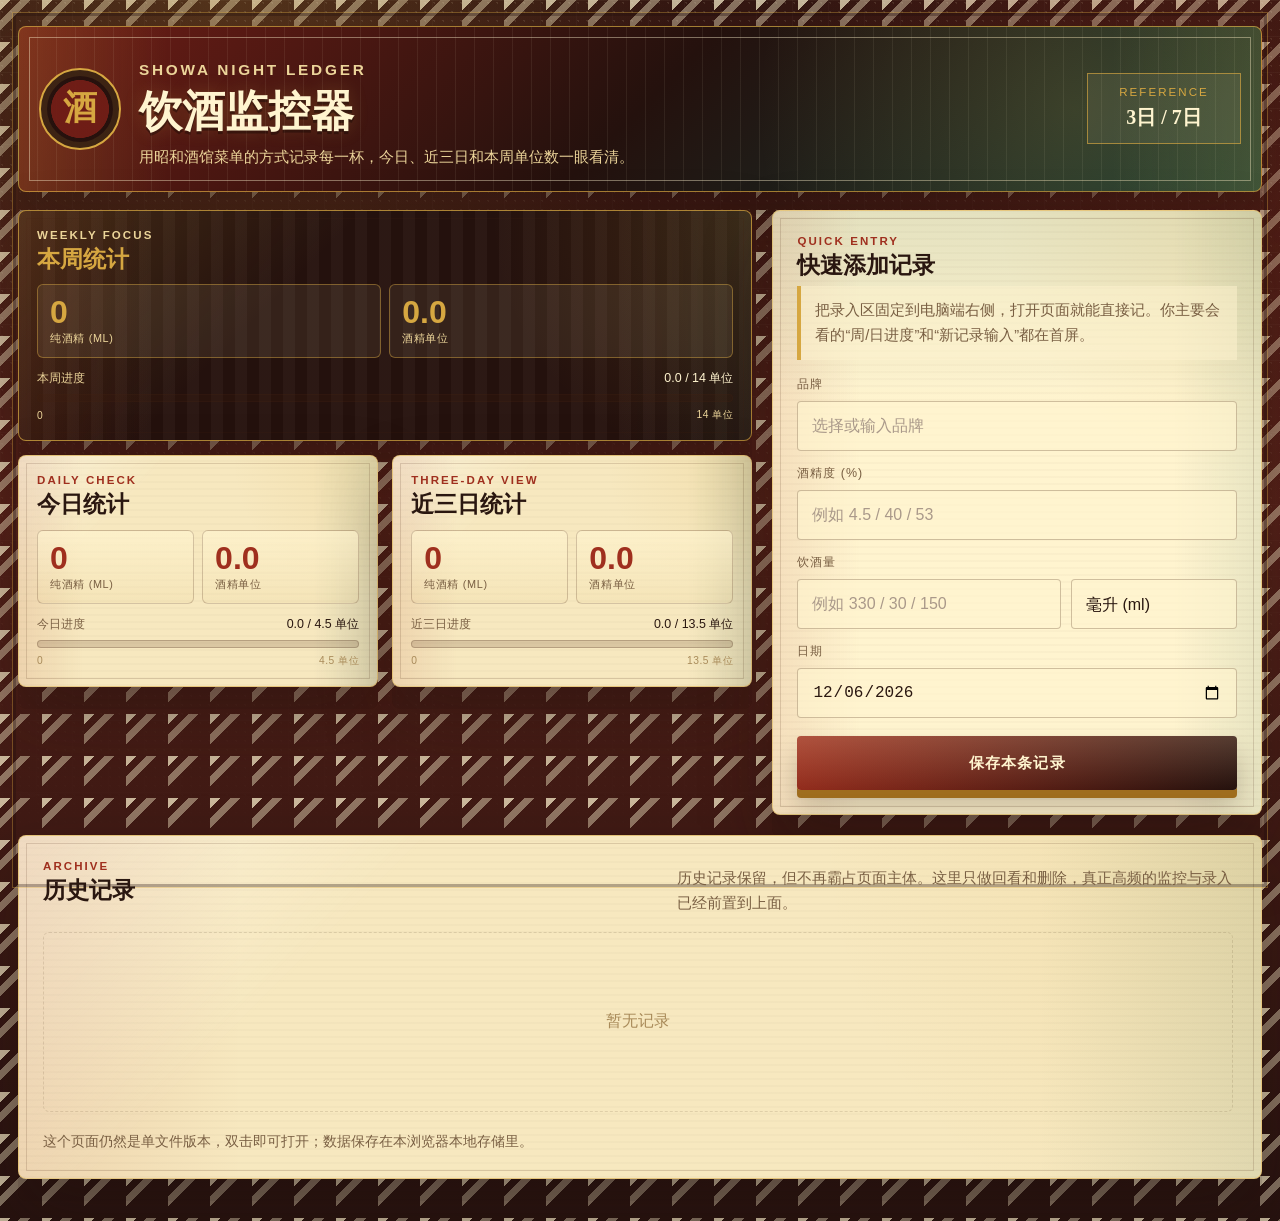
==== 饮酒监控器.html @ 7179259d "Tighten stats card layout" ====
<!DOCTYPE html>
<html lang="zh-CN">
<head>
  <meta charset="UTF-8">
  <meta name="viewport" content="width=device-width, initial-scale=1.0">
  <title>饮酒监控器</title>
  <style>
    :root {
      --lacquer: #24110d;
      --lacquer-2: #401b15;
      --vermilion: #9f2f1e;
      --vermilion-deep: #6f1d16;
      --jade: #1f5a4b;
      --jade-deep: #133b35;
      --paper: #f7e8bf;
      --paper-strong: #fff4cf;
      --paper-dim: #ecd59a;
      --ink: #2a1710;
      --muted: #795f43;
      --soft: #a98b5a;
      --gold: #d6a741;
      --gold-deep: #9f6d1e;
      --warn: #cf8a25;
      --danger: #b33827;
      --line: rgba(70, 35, 18, 0.25);
      --shadow: 0 22px 0 rgba(36, 17, 13, 0.1), 0 34px 68px rgba(36, 17, 13, 0.34);
      --radius-xl: 8px;
      --radius-lg: 6px;
      --radius-md: 4px;
    }

    * {
      margin: 0;
      padding: 0;
      box-sizing: border-box;
    }

    body {
      font-family: "Avenir Next", "PingFang SC", "Hiragino Sans GB", "Microsoft YaHei", sans-serif;
      min-height: 100vh;
      color: var(--ink);
      background:
        radial-gradient(circle at 18% 0%, rgba(214, 167, 65, 0.2), transparent 28%),
        radial-gradient(circle at 92% 12%, rgba(159, 47, 30, 0.22), transparent 25%),
        linear-gradient(135deg, rgba(255, 244, 207, 0.72) 0 12%, transparent 12% 24%, rgba(255, 244, 207, 0.42) 24% 36%, transparent 36% 48%),
        linear-gradient(180deg, #341712 0%, #532018 42%, #26120f 100%);
      background-size: auto, auto, 42px 42px, auto;
      padding: 26px 18px 42px;
    }

    body::before {
      content: "";
      position: fixed;
      inset: 0;
      pointer-events: none;
      background:
        radial-gradient(circle at 25% 30%, rgba(247, 232, 191, 0.16) 0 1px, transparent 1px),
        radial-gradient(circle at 75% 70%, rgba(0, 0, 0, 0.12) 0 1px, transparent 1px),
        linear-gradient(rgba(255, 244, 207, 0.055) 1px, transparent 1px),
        linear-gradient(90deg, rgba(255, 244, 207, 0.04) 1px, transparent 1px);
      background-size: 9px 9px, 13px 13px, 36px 36px, 36px 36px;
      mix-blend-mode: screen;
      opacity: 0.72;
      mask-image: linear-gradient(to bottom, rgba(0, 0, 0, 0.95), transparent 94%);
    }

    body::after {
      content: "";
      position: fixed;
      inset: 12px;
      border: 1px solid rgba(214, 167, 65, 0.36);
      box-shadow: inset 0 0 0 3px rgba(36, 17, 13, 0.32);
      pointer-events: none;
    }

    .container {
      max-width: 1260px;
      margin: 0 auto;
      position: relative;
    }

    .showa-hero {
      position: relative;
      margin-bottom: 18px;
      padding: 20px;
      color: var(--paper-strong);
      background:
        linear-gradient(90deg, rgba(214, 167, 65, 0.18), transparent 12%, transparent 88%, rgba(214, 167, 65, 0.18)),
        linear-gradient(135deg, var(--vermilion-deep), var(--lacquer) 50%, var(--jade-deep));
      border: 1px solid rgba(214, 167, 65, 0.72);
      border-radius: var(--radius-xl);
      box-shadow: var(--shadow);
      overflow: hidden;
    }

    .showa-hero::before {
      content: "";
      position: absolute;
      inset: 10px;
      border: 1px solid rgba(255, 244, 207, 0.42);
      pointer-events: none;
    }

    .showa-hero::after {
      content: "";
      position: absolute;
      inset: 0;
      pointer-events: none;
      background:
        repeating-linear-gradient(90deg, transparent 0 18px, rgba(255, 244, 207, 0.07) 18px 19px),
        radial-gradient(circle at 85% 50%, rgba(214, 167, 65, 0.18), transparent 30%);
    }

    .hero-inner {
      position: relative;
      z-index: 1;
      display: grid;
      grid-template-columns: auto minmax(0, 1fr) auto;
      gap: 18px;
      align-items: center;
    }

    .hero-seal {
      width: 82px;
      aspect-ratio: 1;
      border: 2px solid var(--gold);
      border-radius: 50%;
      display: grid;
      place-items: center;
      color: var(--gold);
      background:
        radial-gradient(circle, rgba(111, 29, 22, 0.96) 0 52%, rgba(36, 17, 13, 0.96) 53% 100%);
      box-shadow: inset 0 0 0 6px rgba(214, 167, 65, 0.12);
      font-family: "Iowan Old Style", "Songti SC", serif;
      font-size: 2.1rem;
      font-weight: 800;
    }

    .hero-copy {
      min-width: 0;
    }

    .hero-copy h1 {
      margin-top: 6px;
      font-size: 2.7rem;
      line-height: 1.05;
      color: var(--paper-strong);
      text-shadow: 0 3px 0 rgba(0, 0, 0, 0.32), 0 0 18px rgba(214, 167, 65, 0.24);
    }

    .hero-copy p {
      max-width: 680px;
      margin-top: 10px;
      color: #ecd59a;
      line-height: 1.7;
      font-size: 0.96rem;
    }

    .hero-badge {
      min-width: 154px;
      padding: 12px 14px;
      border: 1px solid rgba(214, 167, 65, 0.66);
      background: rgba(247, 232, 191, 0.08);
      color: var(--paper-strong);
      text-align: center;
      font-variant-numeric: tabular-nums;
    }

    .hero-badge span {
      display: block;
      color: var(--gold);
      font-size: 0.72rem;
      text-transform: uppercase;
      letter-spacing: 0.18em;
    }

    .hero-badge strong {
      display: block;
      margin-top: 6px;
      font-family: "Iowan Old Style", "Songti SC", serif;
      font-size: 1.25rem;
    }

    .summary-card,
    .form-card,
    .history-card {
      background:
        linear-gradient(135deg, rgba(255, 255, 255, 0.36), transparent 26%),
        repeating-linear-gradient(0deg, rgba(70, 35, 18, 0.025) 0 2px, transparent 2px 7px),
        var(--paper);
      border: 1px solid rgba(214, 167, 65, 0.54);
      border-radius: var(--radius-xl);
      box-shadow: var(--shadow);
      position: relative;
      overflow: hidden;
    }

    .summary-card::before,
    .form-card::before,
    .history-card::before {
      content: "";
      position: absolute;
      inset: 0;
      background:
        linear-gradient(90deg, rgba(159, 47, 30, 0.11), transparent 18%, transparent 82%, rgba(31, 90, 75, 0.1)),
        radial-gradient(circle at 100% 0%, rgba(214, 167, 65, 0.14), transparent 34%);
      pointer-events: none;
    }

    .summary-card::after,
    .form-card::after,
    .history-card::after {
      content: "";
      position: absolute;
      inset: 7px;
      border: 1px solid rgba(70, 35, 18, 0.16);
      pointer-events: none;
    }

    .eyebrow,
    .section-kicker {
      text-transform: uppercase;
      letter-spacing: 0.18em;
      font-size: 0.72rem;
      color: var(--vermilion);
      font-weight: 800;
    }

    h1,
    h2,
    h3 {
      font-family: "Iowan Old Style", "Palatino Linotype", "Songti SC", serif;
      letter-spacing: 0;
    }

    .top-layout {
      display: grid;
      grid-template-columns: minmax(0, 1.2fr) minmax(340px, 0.8fr);
      gap: 20px;
      align-items: start;
      margin-bottom: 20px;
    }

    .summary-grid {
      display: grid;
      grid-template-columns: repeat(2, minmax(0, 1fr));
      gap: 14px;
    }

    .summary-card:first-child {
      grid-column: 1 / -1;
      background:
        linear-gradient(135deg, rgba(214, 167, 65, 0.18), transparent 36%),
        repeating-linear-gradient(90deg, rgba(255, 244, 207, 0.035) 0 12px, transparent 12px 24px),
        var(--lacquer);
      color: var(--paper-strong);
      border-color: rgba(214, 167, 65, 0.76);
    }

    .summary-card:first-child .section-kicker,
    .summary-card:first-child .stat-label,
    .summary-card:first-child .progress-header span:first-child,
    .summary-card:first-child .progress-labels {
      color: var(--paper-dim);
    }

    .summary-card:first-child .section-head h2,
    .summary-card:first-child .stat-value {
      color: var(--gold);
    }

    .summary-card {
      padding: 18px;
    }

    .section-head {
      position: relative;
      z-index: 1;
      margin-bottom: 12px;
    }

    .section-head h2,
    .section-head h3 {
      margin-top: 5px;
    }

    .section-head h2 {
      font-size: 1.45rem;
      line-height: 1.15;
    }

    .section-head h3 {
      font-size: 1.25rem;
    }

    .stats-grid {
      position: relative;
      z-index: 1;
      display: grid;
      grid-template-columns: repeat(2, minmax(0, 1fr));
      gap: 8px;
    }

    .stat-item {
      min-height: 74px;
      padding: 11px 12px;
      border-radius: var(--radius-lg);
      border: 1px solid rgba(70, 35, 18, 0.22);
      background:
        linear-gradient(180deg, rgba(255, 244, 207, 0.68), rgba(236, 213, 154, 0.18));
      display: flex;
      flex-direction: column;
      justify-content: space-between;
    }

    .summary-card:first-child .stat-item {
      border-color: rgba(214, 167, 65, 0.45);
      background: rgba(247, 232, 191, 0.08);
    }

    .stat-value {
      display: block;
      font-size: 2rem;
      font-weight: 700;
      line-height: 1;
      color: var(--vermilion);
      font-variant-numeric: tabular-nums;
    }

    .stat-label {
      display: block;
      color: var(--muted);
      font-size: 0.68rem;
      text-transform: uppercase;
      letter-spacing: 0.06em;
    }

    .progress-section {
      position: relative;
      z-index: 1;
      margin-top: 12px;
    }

    .progress-header,
    .progress-labels {
      display: flex;
      justify-content: space-between;
      align-items: center;
      font-variant-numeric: tabular-nums;
    }

    .progress-header {
      margin-bottom: 7px;
      font-size: 0.78rem;
    }

    .progress-header span:first-child {
      color: var(--muted);
    }

    .progress-bar {
      height: 8px;
      border-radius: 999px;
      overflow: hidden;
      background: rgba(70, 35, 18, 0.16);
      border: 1px solid rgba(70, 35, 18, 0.24);
    }

    .progress-fill {
      width: 0%;
      height: 100%;
      border-radius: inherit;
      background: linear-gradient(90deg, var(--jade) 0%, var(--gold) 100%);
      box-shadow: 0 0 18px rgba(214, 167, 65, 0.32);
      transition: width 0.3s ease, background 0.3s ease;
    }

    .progress-fill.warning {
      background: linear-gradient(90deg, #d19944 0%, #e1b36c 100%);
    }

    .progress-fill.danger {
      background: linear-gradient(90deg, #bf5a43 0%, #d98462 100%);
    }

    .progress-labels {
      margin-top: 6px;
      font-size: 0.64rem;
      color: var(--soft);
      text-transform: uppercase;
      letter-spacing: 0.05em;
    }

    .warning {
      position: relative;
      z-index: 1;
      margin-top: 10px;
      display: flex;
      align-items: center;
      gap: 8px;
      padding: 9px 11px;
      border-radius: var(--radius-md);
      border: 1px solid transparent;
      font-size: 0.78rem;
    }

    .warning.normal {
      background: rgba(31, 90, 75, 0.12);
      border-color: rgba(31, 90, 75, 0.18);
      color: var(--jade-deep);
    }

    .warning.caution {
      background: rgba(209, 153, 68, 0.13);
      border-color: rgba(209, 153, 68, 0.18);
      color: #8f5f1d;
    }

    .warning.danger {
      background: rgba(191, 90, 67, 0.12);
      border-color: rgba(191, 90, 67, 0.18);
      color: #953c29;
    }

    .form-card {
      padding: 24px;
      position: sticky;
      top: 18px;
      background:
        linear-gradient(180deg, rgba(31, 90, 75, 0.12), transparent 32%),
        repeating-linear-gradient(0deg, rgba(70, 35, 18, 0.025) 0 2px, transparent 2px 7px),
        var(--paper-strong);
    }

    .quick-tip {
      position: relative;
      z-index: 1;
      margin-top: -4px;
      margin-bottom: 16px;
      color: var(--muted);
      line-height: 1.7;
      font-size: 0.92rem;
      padding: 12px 14px;
      border-left: 4px solid var(--gold);
      background: rgba(255, 244, 207, 0.52);
    }

    #drinkForm {
      position: relative;
      z-index: 1;
      display: grid;
      gap: 14px;
    }

    .form-group label {
      display: block;
      margin-bottom: 8px;
      color: var(--muted);
      font-size: 0.78rem;
      text-transform: uppercase;
      letter-spacing: 0.08em;
    }

    .form-group input,
    .form-group select {
      width: 100%;
      height: 50px;
      padding: 0 14px;
      border-radius: var(--radius-md);
      border: 1px solid rgba(70, 35, 18, 0.26);
      background: rgba(255, 244, 207, 0.64);
      color: var(--ink);
      font-size: 1rem;
      transition: border-color 0.2s ease, box-shadow 0.2s ease, transform 0.2s ease;
      appearance: none;
    }

    .form-group input:focus,
    .form-group select:focus {
      outline: none;
      border-color: rgba(159, 47, 30, 0.55);
      box-shadow: 0 0 0 4px rgba(159, 47, 30, 0.12);
    }

    .form-group input::placeholder {
      color: #aa998a;
    }

    .volume-row {
      display: grid;
      grid-template-columns: 1.35fr 0.85fr;
      gap: 10px;
    }

    .btn-submit {
      margin-top: 4px;
      height: 54px;
      border: none;
      border-radius: var(--radius-md);
      background:
        linear-gradient(180deg, rgba(255, 244, 207, 0.18), transparent),
        linear-gradient(135deg, var(--vermilion) 0%, var(--lacquer) 100%);
      color: var(--paper-strong);
      font-size: 0.96rem;
      font-weight: 700;
      letter-spacing: 0.08em;
      text-transform: uppercase;
      cursor: pointer;
      box-shadow: 0 8px 0 var(--gold-deep), 0 18px 28px rgba(36, 17, 13, 0.26);
      transition: transform 0.22s ease, box-shadow 0.22s ease, filter 0.22s ease;
    }

    .btn-submit:hover {
      transform: translateY(-2px);
      filter: brightness(1.02);
      box-shadow: 0 10px 0 var(--gold-deep), 0 22px 34px rgba(36, 17, 13, 0.3);
    }

    .history-card {
      padding: 24px;
    }

    .history-headline {
      position: relative;
      z-index: 1;
      display: flex;
      justify-content: space-between;
      align-items: end;
      gap: 18px;
      margin-bottom: 16px;
    }

    .history-summary {
      color: var(--muted);
      font-size: 0.92rem;
      line-height: 1.7;
      max-width: 560px;
    }

    .history-list {
      position: relative;
      z-index: 1;
      display: grid;
      grid-template-columns: repeat(2, minmax(0, 1fr));
      gap: 12px;
      max-height: 420px;
      overflow-y: auto;
      padding-right: 4px;
    }

    .history-item {
      display: flex;
      justify-content: space-between;
      align-items: center;
      gap: 14px;
      padding: 16px 18px;
      border-radius: var(--radius-lg);
      border: 1px solid rgba(70, 35, 18, 0.18);
      background:
        linear-gradient(90deg, rgba(159, 47, 30, 0.08), transparent 30%),
        rgba(255, 244, 207, 0.52);
    }

    .history-info {
      min-width: 0;
      display: grid;
      gap: 4px;
    }

    .history-actions {
      display: flex;
      align-items: center;
      gap: 8px;
      flex-shrink: 0;
    }

    .history-brand {
      font-size: 1rem;
      font-weight: 600;
    }

    .history-details {
      color: var(--muted);
      font-size: 0.84rem;
      line-height: 1.5;
    }

    .history-date {
      color: var(--vermilion);
      font-size: 0.72rem;
      letter-spacing: 0.12em;
      text-transform: uppercase;
    }

    .btn-delete {
      min-width: 72px;
      height: 36px;
      padding: 0 14px;
      border: 1px solid rgba(191, 90, 67, 0.18);
      border-radius: var(--radius-md);
      background: rgba(191, 90, 67, 0.08);
      color: var(--danger);
      font-size: 0.78rem;
      font-weight: 600;
      cursor: pointer;
      transition: transform 0.2s ease, background 0.2s ease;
    }

    .btn-delete:hover {
      transform: translateY(-1px);
      background: rgba(191, 90, 67, 0.14);
    }

    .btn-repeat {
      min-width: 108px;
      height: 36px;
      padding: 0 14px;
      border: 1px solid rgba(31, 90, 75, 0.2);
      border-radius: var(--radius-md);
      background: rgba(31, 90, 75, 0.09);
      color: var(--jade);
      font-size: 0.78rem;
      font-weight: 700;
      cursor: pointer;
      transition: transform 0.2s ease, background 0.2s ease;
    }

    .btn-repeat:hover {
      transform: translateY(-1px);
      background: rgba(31, 90, 75, 0.15);
    }

    .empty-message {
      display: grid;
      place-items: center;
      min-height: 180px;
      border: 1px dashed rgba(83, 58, 31, 0.14);
      border-radius: var(--radius-lg);
      color: var(--soft);
      text-align: center;
      padding: 24px;
      grid-column: 1 / -1;
    }

    .note-strip {
      margin-top: 18px;
      color: var(--muted);
      font-size: 0.88rem;
      line-height: 1.7;
      position: relative;
      z-index: 1;
    }

    code {
      padding: 0.1em 0.45em;
      border-radius: 999px;
      background: rgba(159, 47, 30, 0.08);
      color: var(--vermilion);
      font-family: "SFMono-Regular", "Menlo", monospace;
      font-size: 0.92em;
    }

    @media (max-width: 1024px) {
      .top-layout {
        grid-template-columns: 1fr;
      }

      .form-card {
        position: static;
      }

      .history-list {
        grid-template-columns: 1fr;
      }
    }

    @media (max-width: 720px) {
      body {
        padding: 16px 12px 28px;
      }

      .summary-card,
      .form-card,
      .history-card {
        padding: 20px;
        border-radius: var(--radius-xl);
      }

      .showa-hero {
        padding: 18px;
      }

      .hero-inner {
        grid-template-columns: 1fr;
      }

      .hero-seal {
        width: 64px;
      }

      .hero-copy h1 {
        font-size: 2.1rem;
      }

      .hero-badge {
        width: 100%;
      }

      .summary-grid {
        grid-template-columns: 1fr;
      }

      .stats-grid {
        grid-template-columns: repeat(2, minmax(0, 1fr));
      }

      .stat-item {
        min-height: 66px;
        padding: 10px;
      }

      .stat-value {
        font-size: 1.65rem;
      }

      .stat-label {
        font-size: 0.62rem;
      }

      .volume-row {
        grid-template-columns: 1fr;
      }

      .history-headline,
      .history-item,
      .history-actions {
        flex-direction: column;
        align-items: start;
      }

      .btn-delete,
      .btn-repeat {
        width: 100%;
      }
    }
  </style>
</head>
<body>
  <div class="container">
    <header class="showa-hero">
      <div class="hero-inner">
        <div class="hero-seal">酒</div>
        <div class="hero-copy">
          <p class="section-kicker">Showa Night Ledger</p>
          <h1>饮酒监控器</h1>
          <p>用昭和酒馆菜单的方式记录每一杯，今日、近三日和本周单位数一眼看清。</p>
        </div>
        <div class="hero-badge">
          <span>Reference</span>
          <strong>3日 / 7日</strong>
        </div>
      </div>
    </header>

    <section class="top-layout">
      <div class="summary-grid">
        <section class="summary-card">
          <div class="section-head">
            <p class="section-kicker">Weekly Focus</p>
            <h2>本周统计</h2>
          </div>
          <div class="stats-grid">
            <div class="stat-item">
              <span class="stat-value" id="pureAlcohol">0</span>
              <span class="stat-label">纯酒精 (ml)</span>
            </div>
            <div class="stat-item">
              <span class="stat-value" id="alcoholUnits">0</span>
              <span class="stat-label">酒精单位</span>
            </div>
          </div>
          <div class="progress-section">
            <div class="progress-header">
              <span>本周进度</span>
              <span id="progressText">0 / 14 单位</span>
            </div>
            <div class="progress-bar">
              <div class="progress-fill" id="progressFill"></div>
            </div>
            <div class="progress-labels">
              <span>0</span>
              <span>14 单位</span>
            </div>
          </div>
          <div class="warning" id="warning" style="display:none;">
            <span>⚠️</span>
            <span id="warningText"></span>
          </div>
        </section>

        <section class="summary-card">
          <div class="section-head">
            <p class="section-kicker">Daily Check</p>
            <h2>今日统计</h2>
          </div>
          <div class="stats-grid">
            <div class="stat-item">
              <span class="stat-value" id="dailyPureAlcohol">0</span>
              <span class="stat-label">纯酒精 (ml)</span>
            </div>
            <div class="stat-item">
              <span class="stat-value" id="dailyUnits">0</span>
              <span class="stat-label">酒精单位</span>
            </div>
          </div>
          <div class="progress-section">
            <div class="progress-header">
              <span>今日进度</span>
              <span id="dailyProgressText">0 / 4.5 单位</span>
            </div>
            <div class="progress-bar">
              <div class="progress-fill" id="dailyProgressFill"></div>
            </div>
            <div class="progress-labels">
              <span>0</span>
              <span>4.5 单位</span>
            </div>
          </div>
          <div class="warning" id="dailyWarning" style="display:none;">
            <span>⚠️</span>
            <span id="dailyWarningText"></span>
          </div>
        </section>

        <section class="summary-card">
          <div class="section-head">
            <p class="section-kicker">Three-Day View</p>
            <h2>近三日统计</h2>
          </div>
          <div class="stats-grid">
            <div class="stat-item">
              <span class="stat-value" id="threeDayPureAlcohol">0</span>
              <span class="stat-label">纯酒精 (ml)</span>
            </div>
            <div class="stat-item">
              <span class="stat-value" id="threeDayUnits">0</span>
              <span class="stat-label">酒精单位</span>
            </div>
          </div>
          <div class="progress-section">
            <div class="progress-header">
              <span>近三日进度</span>
              <span id="threeDayProgressText">0 / 13.5 单位</span>
            </div>
            <div class="progress-bar">
              <div class="progress-fill" id="threeDayProgressFill"></div>
            </div>
            <div class="progress-labels">
              <span>0</span>
              <span>13.5 单位</span>
            </div>
          </div>
          <div class="warning" id="threeDayWarning" style="display:none;">
            <span>⚠️</span>
            <span id="threeDayWarningText"></span>
          </div>
        </section>
      </div>

      <aside class="form-card">
        <div class="section-head">
          <p class="section-kicker">Quick Entry</p>
          <h2>快速添加记录</h2>
        </div>
        <p class="quick-tip">把录入区固定到电脑端右侧，打开页面就能直接记。你主要会看的“周/日进度”和“新记录输入”都在首屏。</p>
        <form id="drinkForm">
          <div class="form-group">
            <label for="brandSelect">品牌</label>
            <input type="text" id="brandSelect" list="brandList" placeholder="选择或输入品牌">
            <datalist id="brandList"></datalist>
          </div>
          <div class="form-group">
            <label for="alcohol">酒精度 (%)</label>
            <input type="number" id="alcohol" min="0" max="100" step="0.1" placeholder="例如 4.5 / 40 / 53" required>
          </div>
          <div class="form-group">
            <label for="volume">饮酒量</label>
            <div class="volume-row">
              <input type="number" id="volume" min="0" step="0.01" placeholder="例如 330 / 30 / 150" required>
              <select id="volumeUnit">
                <option value="ml" selected>毫升 (ml)</option>
                <option value="oz">盎司 (oz)</option>
              </select>
            </div>
          </div>
          <div class="form-group">
            <label for="drinkDate">日期</label>
            <input type="date" id="drinkDate" required>
          </div>
          <button type="submit" class="btn-submit">保存本条记录</button>
        </form>
      </aside>
    </section>

    <section class="history-card">
      <div class="history-headline">
        <div class="section-head">
          <p class="section-kicker">Archive</p>
          <h2>历史记录</h2>
        </div>
        <p class="history-summary">历史记录保留，但不再霸占页面主体。这里只做回看和删除，真正高频的监控与录入已经前置到上面。</p>
      </div>
      <div id="historyList" class="history-list">
        <p class="empty-message">暂无记录</p>
      </div>
      <p class="note-strip">这个页面仍然是单文件版本，双击即可打开；数据保存在本浏览器本地存储里。</p>
    </section>
  </div>

  <script>
    const WEEKLY_LIMIT = 14;
    const DAILY_LIMIT = 4.5;
    const THREE_DAY_LIMIT = DAILY_LIMIT * 3;
    const ML_PER_OZ = 29.5735;
    const STORAGE_KEY_DRINKS = "alcohol_monitor_drinks_v2";
    const STORAGE_KEY_BRANDS = "alcohol_monitor_brands_v2";
    const SEEDED_BRANDS = [
      "茅台", "五粮液", "青岛啤酒", "雪花啤酒", "1664", "山崎12", "響", "Malibu", "朝日",
      "燕京纯生", "三得利金标啤酒", "Stella", "伏特加", "Gin", "鸡尾酒", "IPA", "巧克力世涛",
      "德式小麦", "古斯海盐", "燕京U8", "燕京白啤"
    ];
    const SEEDED_RECORDS = [];

    const form = document.getElementById("drinkForm");
    const brandInput = document.getElementById("brandSelect");
    const brandList = document.getElementById("brandList");
    const alcoholInput = document.getElementById("alcohol");
    const volumeInput = document.getElementById("volume");
    const volumeUnit = document.getElementById("volumeUnit");
    const dateInput = document.getElementById("drinkDate");
    const pureAlcoholEl = document.getElementById("pureAlcohol");
    const alcoholUnitsEl = document.getElementById("alcoholUnits");
    const progressText = document.getElementById("progressText");
    const progressFill = document.getElementById("progressFill");
    const warningEl = document.getElementById("warning");
    const warningText = document.getElementById("warningText");
    const dailyPureAlcoholEl = document.getElementById("dailyPureAlcohol");
    const dailyUnitsEl = document.getElementById("dailyUnits");
    const dailyProgressText = document.getElementById("dailyProgressText");
    const dailyProgressFill = document.getElementById("dailyProgressFill");
    const dailyWarningEl = document.getElementById("dailyWarning");
    const dailyWarningText = document.getElementById("dailyWarningText");
    const threeDayPureAlcoholEl = document.getElementById("threeDayPureAlcohol");
    const threeDayUnitsEl = document.getElementById("threeDayUnits");
    const threeDayProgressText = document.getElementById("threeDayProgressText");
    const threeDayProgressFill = document.getElementById("threeDayProgressFill");
    const threeDayWarningEl = document.getElementById("threeDayWarning");
    const threeDayWarningText = document.getElementById("threeDayWarningText");
    const historyList = document.getElementById("historyList");

    let lastKnownToday = getTodayDate();

    document.addEventListener("DOMContentLoaded", () => {
      initializeStorage();
      syncDateInputWithToday(true);
      renderBrandOptions();
      loadAndRender();
      window.setInterval(handleDateRollover, 60 * 1000);
    });

    function initializeStorage() {
      if (!localStorage.getItem(STORAGE_KEY_BRANDS)) {
        localStorage.setItem(STORAGE_KEY_BRANDS, JSON.stringify(SEEDED_BRANDS));
      }
      if (!localStorage.getItem(STORAGE_KEY_DRINKS)) {
        localStorage.setItem(STORAGE_KEY_DRINKS, JSON.stringify(SEEDED_RECORDS));
      }
    }

    function getTodayDate() {
      return formatLocalDate(new Date());
    }

    function formatLocalDate(date) {
      const year = date.getFullYear();
      const month = String(date.getMonth() + 1).padStart(2, "0");
      const day = String(date.getDate()).padStart(2, "0");
      return `${year}-${month}-${day}`;
    }

    function parseLocalDate(dateString) {
      if (!/^\d{4}-\d{2}-\d{2}$/.test(dateString)) return null;
      const [year, month, day] = dateString.split("-").map(Number);
      const date = new Date(year, month - 1, day);
      if (date.getFullYear() !== year || date.getMonth() !== month - 1 || date.getDate() !== day) {
        return null;
      }
      return date;
    }

    function syncDateInputWithToday(force = false) {
      const today = getTodayDate();
      if (force || !dateInput.value || dateInput.value === lastKnownToday) {
        dateInput.value = today;
      }
      lastKnownToday = today;
    }

    function handleDateRollover() {
      const today = getTodayDate();
      if (today === lastKnownToday) return;
      syncDateInputWithToday();
      loadAndRender();
    }

    function isValidRecord(record) {
      return (
        Number.isFinite(Number(record?.alcohol)) &&
        Number(record.alcohol) >= 0 &&
        Number(record.alcohol) <= 100 &&
        Number.isFinite(Number(record?.volume)) &&
        Number(record.volume) > 0 &&
        (record?.unit === "ml" || record?.unit === "oz") &&
        Boolean(parseLocalDate(record?.date))
      );
    }

    function readBrands() {
      const brands = JSON.parse(localStorage.getItem(STORAGE_KEY_BRANDS) || "[]");
      return Array.from(new Set(brands.map(brand => String(brand).trim()).filter(Boolean)));
    }

    function writeBrands(brands) {
      localStorage.setItem(STORAGE_KEY_BRANDS, JSON.stringify(Array.from(new Set(brands))));
    }

    function readRecords() {
      const records = JSON.parse(localStorage.getItem(STORAGE_KEY_DRINKS) || "[]");
      return records.filter(isValidRecord);
    }

    function writeRecords(records) {
      localStorage.setItem(STORAGE_KEY_DRINKS, JSON.stringify(records.filter(isValidRecord)));
    }

    function renderBrandOptions() {
      brandList.innerHTML = "";
      readBrands().forEach(brand => {
        const option = document.createElement("option");
        option.value = brand;
        brandList.appendChild(option);
      });
    }

    function loadAndRender() {
      const records = readRecords();
      renderStats(records);
      renderHistory(records);
    }

    function getWeekRange() {
      const now = new Date();
      const end = new Date(now);
      end.setHours(23, 59, 59, 999);
      const start = new Date(now);
      start.setDate(now.getDate() - 6);
      start.setHours(0, 0, 0, 0);
      return { start, end };
    }

    function getRecentDayRange(dayCount) {
      const now = new Date();
      const end = new Date(now);
      end.setHours(23, 59, 59, 999);
      const start = new Date(now);
      start.setDate(now.getDate() - (dayCount - 1));
      start.setHours(0, 0, 0, 0);
      return { start, end };
    }

    function isRecordInRange(record, range) {
      const recordDate = parseLocalDate(record.date);
      if (!recordDate) return false;
      recordDate.setHours(12, 0, 0, 0);
      return recordDate >= range.start && recordDate <= range.end;
    }

    function calcPureAlcohol(volume, unit, alcohol) {
      const volumeInMl = unit === "oz" ? volume * ML_PER_OZ : volume;
      return volumeInMl * (alcohol / 100);
    }

    function updateStatCard(records, config) {
      let totalPureAlcohol = 0;
      records.forEach(record => {
        totalPureAlcohol += calcPureAlcohol(Number(record.volume), record.unit, Number(record.alcohol));
      });

      const units = totalPureAlcohol / 10;
      config.pureAlcoholEl.textContent = Math.round(totalPureAlcohol);
      config.unitsEl.textContent = units.toFixed(1);
      config.progressFill.style.width = `${Math.min((units / config.limit) * 100, 100)}%`;
      config.progressText.textContent = `${units.toFixed(1)} / ${config.limit} 单位`;

      config.progressFill.classList.remove("warning", "danger");
      config.warningEl.classList.remove("normal", "caution", "danger");
      config.warningEl.style.display = "none";

      if (units > config.limit) {
        config.progressFill.classList.add("danger");
        config.warningEl.classList.add("danger");
        config.warningEl.style.display = "flex";
        config.warningText.textContent = config.dangerMsg;
      } else if (units >= config.cautionThreshold) {
        config.progressFill.classList.add("warning");
        config.warningEl.classList.add("caution");
        config.warningEl.style.display = "flex";
        config.warningText.textContent = config.cautionMsg;
      } else {
        config.warningEl.classList.add("normal");
      }
    }

    function renderStats(records) {
      const today = getTodayDate();
      const weekRange = getWeekRange();
      const threeDayRange = getRecentDayRange(3);
      const weekRecords = records.filter(record => isRecordInRange(record, weekRange));
      const threeDayRecords = records.filter(record => isRecordInRange(record, threeDayRange));
      const todayRecords = records.filter(record => record.date === today);

      updateStatCard(weekRecords, {
        pureAlcoholEl,
        unitsEl: alcoholUnitsEl,
        progressFill,
        progressText,
        warningEl,
        warningText,
        limit: WEEKLY_LIMIT,
        cautionThreshold: 10,
        dangerMsg: "已超过每周 14 单位限值，请注意健康饮酒。",
        cautionMsg: "已接近每周 14 单位限值，请注意控制饮酒量。"
      });

      updateStatCard(todayRecords, {
        pureAlcoholEl: dailyPureAlcoholEl,
        unitsEl: dailyUnitsEl,
        progressFill: dailyProgressFill,
        progressText: dailyProgressText,
        warningEl: dailyWarningEl,
        warningText: dailyWarningText,
        limit: DAILY_LIMIT,
        cautionThreshold: 3.5,
        dangerMsg: "已超过今日 4.5 单位限值。",
        cautionMsg: "已接近今日 4.5 单位限值，请注意控制。"
      });

      updateStatCard(threeDayRecords, {
        pureAlcoholEl: threeDayPureAlcoholEl,
        unitsEl: threeDayUnitsEl,
        progressFill: threeDayProgressFill,
        progressText: threeDayProgressText,
        warningEl: threeDayWarningEl,
        warningText: threeDayWarningText,
        limit: THREE_DAY_LIMIT,
        cautionThreshold: 10.5,
        dangerMsg: "近三日已超过 13.5 单位参考限值。",
        cautionMsg: "近三日已接近 13.5 单位参考限值，请注意节奏。"
      });
    }

    function renderHistory(records) {
      if (!records.length) {
        historyList.innerHTML = '<p class="empty-message">暂无记录</p>';
        return;
      }

      historyList.innerHTML = "";
      [...records]
        .sort((a, b) => (b.timestamp || 0) - (a.timestamp || 0))
        .forEach(record => {
          const units = calcPureAlcohol(Number(record.volume), record.unit, Number(record.alcohol)) / 10;
          const item = document.createElement("div");
          item.className = "history-item";

          const info = document.createElement("div");
          info.className = "history-info";

          const brand = document.createElement("div");
          brand.className = "history-brand";
          brand.textContent = record.brand || "未知品牌";

          const details = document.createElement("div");
          details.className = "history-details";
          details.textContent = `酒精度: ${record.alcohol}% | ${record.volume}${record.unit} | ${units.toFixed(1)} 单位`;

          const date = document.createElement("div");
          date.className = "history-date";
          date.textContent = record.date;

          const actions = document.createElement("div");
          actions.className = "history-actions";

          const repeatButton = document.createElement("button");
          repeatButton.className = "btn-repeat";
          repeatButton.dataset.action = "repeat";
          repeatButton.dataset.id = record.id;
          repeatButton.textContent = "又喝了一份";

          const button = document.createElement("button");
          button.className = "btn-delete";
          button.dataset.action = "delete";
          button.dataset.id = record.id;
          button.textContent = "删除";

          actions.append(repeatButton, button);
          info.append(brand, details, date);
          item.append(info, actions);
          historyList.appendChild(item);
        });
    }

    function fillFormFromRecord(record) {
      brandInput.value = record.brand || "";
      alcoholInput.value = record.alcohol;
      volumeInput.value = record.volume;
      volumeUnit.value = record.unit;
      dateInput.focus();
      dateInput.showPicker?.();
      form.scrollIntoView({ behavior: "smooth", block: "nearest" });
    }

    historyList.addEventListener("click", event => {
      const button = event.target.closest("button[data-id]");
      if (!button) return;
      const records = readRecords();
      const record = records.find(item => item.id === button.dataset.id);
      if (!record) return;

      if (button.dataset.action === "repeat") {
        fillFormFromRecord(record);
        return;
      }

      if (button.dataset.action === "delete") {
        writeRecords(records.filter(item => item.id !== button.dataset.id));
        loadAndRender();
      }
    });

    form.addEventListener("submit", event => {
      event.preventDefault();
      syncDateInputWithToday();

      const brand = brandInput.value.trim();
      const alcohol = parseFloat(alcoholInput.value);
      const volume = parseFloat(volumeInput.value);
      const unit = volumeUnit.value;
      const date = dateInput.value;

      if (
        !Number.isFinite(alcohol) ||
        alcohol < 0 ||
        alcohol > 100 ||
        !Number.isFinite(volume) ||
        volume <= 0 ||
        (unit !== "ml" && unit !== "oz") ||
        !parseLocalDate(date)
      ) {
        alert("请填写合法的酒精度、饮酒量和日期");
        return;
      }

      const records = readRecords();
      records.push({
        id: crypto.randomUUID(),
        brand,
        alcohol,
        volume,
        unit,
        date,
        timestamp: Date.now()
      });
      writeRecords(records);

      if (brand) {
        const brands = readBrands();
        if (!brands.includes(brand)) {
          brands.push(brand);
          writeBrands(brands);
          renderBrandOptions();
        }
      }

      loadAndRender();
      form.reset();
      syncDateInputWithToday(true);
    });
  </script>
</body>
</html>
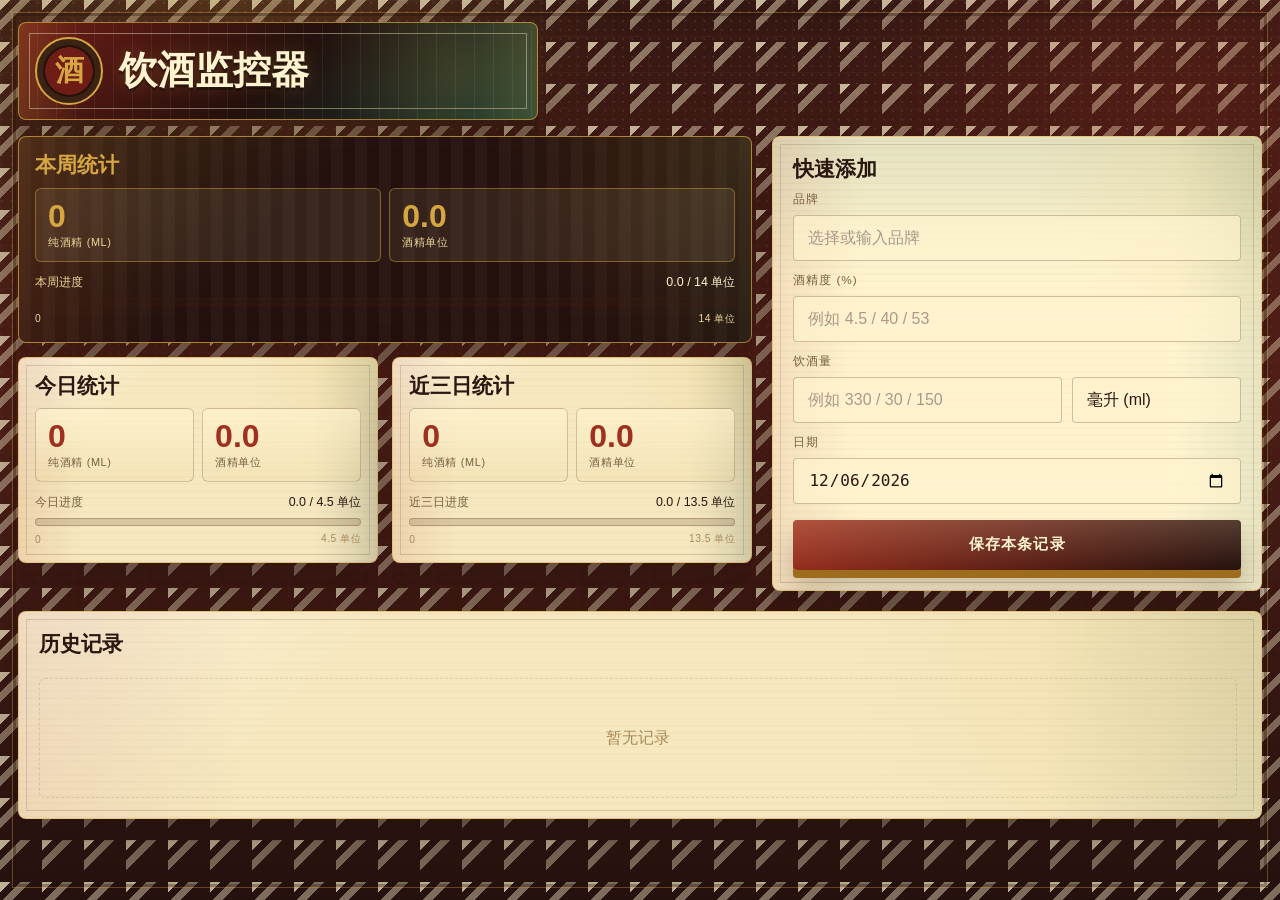
==== commit 9c4f6f78: "Simplify monitor interface copy" ====
--- a/饮酒监控器.html
+++ b/饮酒监控器.html
@@ -45,7 +45,7 @@
         linear-gradient(135deg, rgba(255, 244, 207, 0.72) 0 12%, transparent 12% 24%, rgba(255, 244, 207, 0.42) 24% 36%, transparent 36% 48%),
         linear-gradient(180deg, #341712 0%, #532018 42%, #26120f 100%);
       background-size: auto, auto, 42px 42px, auto;
-      padding: 26px 18px 42px;
+      padding: 22px 18px 38px;
     }
 
     body::before {
@@ -81,8 +81,9 @@
 
     .showa-hero {
       position: relative;
-      margin-bottom: 18px;
-      padding: 20px;
+      max-width: 520px;
+      margin-bottom: 16px;
+      padding: 14px 16px;
       color: var(--paper-strong);
       background:
         linear-gradient(90deg, rgba(214, 167, 65, 0.18), transparent 12%, transparent 88%, rgba(214, 167, 65, 0.18)),
@@ -115,13 +116,13 @@
       position: relative;
       z-index: 1;
       display: grid;
-      grid-template-columns: auto minmax(0, 1fr) auto;
-      gap: 18px;
+      grid-template-columns: auto minmax(0, 1fr);
+      gap: 16px;
       align-items: center;
     }
 
     .hero-seal {
-      width: 82px;
+      width: 68px;
       aspect-ratio: 1;
       border: 2px solid var(--gold);
       border-radius: 50%;
@@ -132,7 +133,7 @@
         radial-gradient(circle, rgba(111, 29, 22, 0.96) 0 52%, rgba(36, 17, 13, 0.96) 53% 100%);
       box-shadow: inset 0 0 0 6px rgba(214, 167, 65, 0.12);
       font-family: "Iowan Old Style", "Songti SC", serif;
-      font-size: 2.1rem;
+      font-size: 1.8rem;
       font-weight: 800;
     }
 
@@ -141,44 +142,10 @@
     }
 
     .hero-copy h1 {
-      margin-top: 6px;
-      font-size: 2.7rem;
+      font-size: 2.35rem;
       line-height: 1.05;
       color: var(--paper-strong);
       text-shadow: 0 3px 0 rgba(0, 0, 0, 0.32), 0 0 18px rgba(214, 167, 65, 0.24);
-    }
-
-    .hero-copy p {
-      max-width: 680px;
-      margin-top: 10px;
-      color: #ecd59a;
-      line-height: 1.7;
-      font-size: 0.96rem;
-    }
-
-    .hero-badge {
-      min-width: 154px;
-      padding: 12px 14px;
-      border: 1px solid rgba(214, 167, 65, 0.66);
-      background: rgba(247, 232, 191, 0.08);
-      color: var(--paper-strong);
-      text-align: center;
-      font-variant-numeric: tabular-nums;
-    }
-
-    .hero-badge span {
-      display: block;
-      color: var(--gold);
-      font-size: 0.72rem;
-      text-transform: uppercase;
-      letter-spacing: 0.18em;
-    }
-
-    .hero-badge strong {
-      display: block;
-      margin-top: 6px;
-      font-family: "Iowan Old Style", "Songti SC", serif;
-      font-size: 1.25rem;
     }
 
     .summary-card,
@@ -217,15 +184,6 @@
       pointer-events: none;
     }
 
-    .eyebrow,
-    .section-kicker {
-      text-transform: uppercase;
-      letter-spacing: 0.18em;
-      font-size: 0.72rem;
-      color: var(--vermilion);
-      font-weight: 800;
-    }
-
     h1,
     h2,
     h3 {
@@ -257,7 +215,6 @@
       border-color: rgba(214, 167, 65, 0.76);
     }
 
-    .summary-card:first-child .section-kicker,
     .summary-card:first-child .stat-label,
     .summary-card:first-child .progress-header span:first-child,
     .summary-card:first-child .progress-labels {
@@ -270,27 +227,27 @@
     }
 
     .summary-card {
-      padding: 18px;
+      padding: 16px;
     }
 
     .section-head {
       position: relative;
       z-index: 1;
-      margin-bottom: 12px;
+      margin-bottom: 10px;
     }
 
     .section-head h2,
     .section-head h3 {
-      margin-top: 5px;
+      margin-top: 0;
     }
 
     .section-head h2 {
-      font-size: 1.45rem;
+      font-size: 1.34rem;
       line-height: 1.15;
     }
 
     .section-head h3 {
-      font-size: 1.25rem;
+      font-size: 1.18rem;
     }
 
     .stats-grid {
@@ -423,7 +380,7 @@
     }
 
     .form-card {
-      padding: 24px;
+      padding: 20px;
       position: sticky;
       top: 18px;
       background:
@@ -432,31 +389,18 @@
         var(--paper-strong);
     }
 
-    .quick-tip {
-      position: relative;
-      z-index: 1;
-      margin-top: -4px;
-      margin-bottom: 16px;
-      color: var(--muted);
-      line-height: 1.7;
-      font-size: 0.92rem;
-      padding: 12px 14px;
-      border-left: 4px solid var(--gold);
-      background: rgba(255, 244, 207, 0.52);
-    }
-
     #drinkForm {
       position: relative;
       z-index: 1;
       display: grid;
-      gap: 14px;
+      gap: 12px;
     }
 
     .form-group label {
       display: block;
-      margin-bottom: 8px;
+      margin-bottom: 7px;
       color: var(--muted);
-      font-size: 0.78rem;
+      font-size: 0.74rem;
       text-transform: uppercase;
       letter-spacing: 0.08em;
     }
@@ -464,7 +408,7 @@
     .form-group input,
     .form-group select {
       width: 100%;
-      height: 50px;
+      height: 46px;
       padding: 0 14px;
       border-radius: var(--radius-md);
       border: 1px solid rgba(70, 35, 18, 0.26);
@@ -494,7 +438,7 @@
 
     .btn-submit {
       margin-top: 4px;
-      height: 54px;
+      height: 50px;
       border: none;
       border-radius: var(--radius-md);
       background:
@@ -517,7 +461,7 @@
     }
 
     .history-card {
-      padding: 24px;
+      padding: 20px;
     }
 
     .history-headline {
@@ -527,14 +471,7 @@
       justify-content: space-between;
       align-items: end;
       gap: 18px;
-      margin-bottom: 16px;
-    }
-
-    .history-summary {
-      color: var(--muted);
-      font-size: 0.92rem;
-      line-height: 1.7;
-      max-width: 560px;
+      margin-bottom: 12px;
     }
 
     .history-list {
@@ -543,7 +480,7 @@
       display: grid;
       grid-template-columns: repeat(2, minmax(0, 1fr));
       gap: 12px;
-      max-height: 420px;
+      max-height: 380px;
       overflow-y: auto;
       padding-right: 4px;
     }
@@ -553,7 +490,7 @@
       justify-content: space-between;
       align-items: center;
       gap: 14px;
-      padding: 16px 18px;
+      padding: 14px 16px;
       border-radius: var(--radius-lg);
       border: 1px solid rgba(70, 35, 18, 0.18);
       background:
@@ -633,22 +570,13 @@
     .empty-message {
       display: grid;
       place-items: center;
-      min-height: 180px;
+      min-height: 120px;
       border: 1px dashed rgba(83, 58, 31, 0.14);
       border-radius: var(--radius-lg);
       color: var(--soft);
       text-align: center;
       padding: 24px;
       grid-column: 1 / -1;
-    }
-
-    .note-strip {
-      margin-top: 18px;
-      color: var(--muted);
-      font-size: 0.88rem;
-      line-height: 1.7;
-      position: relative;
-      z-index: 1;
     }
 
     code {
@@ -682,28 +610,25 @@
       .summary-card,
       .form-card,
       .history-card {
-        padding: 20px;
+        padding: 16px;
         border-radius: var(--radius-xl);
       }
 
       .showa-hero {
-        padding: 18px;
+        max-width: none;
+        padding: 16px;
       }
 
       .hero-inner {
-        grid-template-columns: 1fr;
+        grid-template-columns: auto minmax(0, 1fr);
       }
 
       .hero-seal {
-        width: 64px;
+        width: 56px;
       }
 
       .hero-copy h1 {
-        font-size: 2.1rem;
-      }
-
-      .hero-badge {
-        width: 100%;
+        font-size: 1.85rem;
       }
 
       .summary-grid {
@@ -751,13 +676,7 @@
       <div class="hero-inner">
         <div class="hero-seal">酒</div>
         <div class="hero-copy">
-          <p class="section-kicker">Showa Night Ledger</p>
           <h1>饮酒监控器</h1>
-          <p>用昭和酒馆菜单的方式记录每一杯，今日、近三日和本周单位数一眼看清。</p>
-        </div>
-        <div class="hero-badge">
-          <span>Reference</span>
-          <strong>3日 / 7日</strong>
         </div>
       </div>
     </header>
@@ -766,7 +685,6 @@
       <div class="summary-grid">
         <section class="summary-card">
           <div class="section-head">
-            <p class="section-kicker">Weekly Focus</p>
             <h2>本周统计</h2>
           </div>
           <div class="stats-grid">
@@ -800,7 +718,6 @@
 
         <section class="summary-card">
           <div class="section-head">
-            <p class="section-kicker">Daily Check</p>
             <h2>今日统计</h2>
           </div>
           <div class="stats-grid">
@@ -834,7 +751,6 @@
 
         <section class="summary-card">
           <div class="section-head">
-            <p class="section-kicker">Three-Day View</p>
             <h2>近三日统计</h2>
           </div>
           <div class="stats-grid">
@@ -869,10 +785,8 @@
 
       <aside class="form-card">
         <div class="section-head">
-          <p class="section-kicker">Quick Entry</p>
-          <h2>快速添加记录</h2>
+          <h2>快速添加</h2>
         </div>
-        <p class="quick-tip">把录入区固定到电脑端右侧，打开页面就能直接记。你主要会看的“周/日进度”和“新记录输入”都在首屏。</p>
         <form id="drinkForm">
           <div class="form-group">
             <label for="brandSelect">品牌</label>
@@ -905,15 +819,12 @@
     <section class="history-card">
       <div class="history-headline">
         <div class="section-head">
-          <p class="section-kicker">Archive</p>
           <h2>历史记录</h2>
         </div>
-        <p class="history-summary">历史记录保留，但不再霸占页面主体。这里只做回看和删除，真正高频的监控与录入已经前置到上面。</p>
       </div>
       <div id="historyList" class="history-list">
         <p class="empty-message">暂无记录</p>
       </div>
-      <p class="note-strip">这个页面仍然是单文件版本，双击即可打开；数据保存在本浏览器本地存储里。</p>
     </section>
   </div>
 
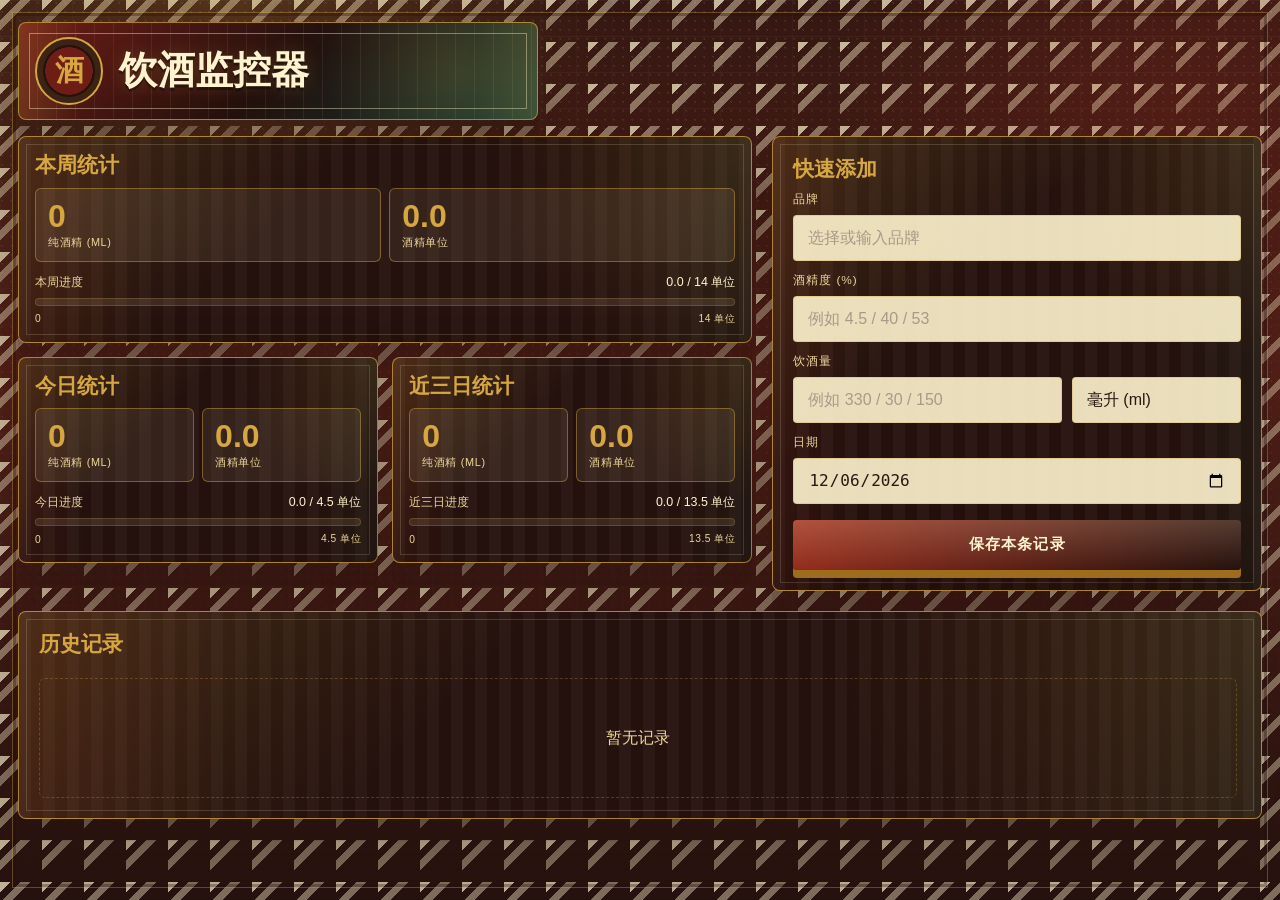
==== commit 4b31eb4b: "Unify monitor card theme" ====
--- a/饮酒监控器.html
+++ b/饮酒监控器.html
@@ -152,14 +152,15 @@
     .form-card,
     .history-card {
       background:
-        linear-gradient(135deg, rgba(255, 255, 255, 0.36), transparent 26%),
-        repeating-linear-gradient(0deg, rgba(70, 35, 18, 0.025) 0 2px, transparent 2px 7px),
-        var(--paper);
-      border: 1px solid rgba(214, 167, 65, 0.54);
+        linear-gradient(135deg, rgba(214, 167, 65, 0.18), transparent 36%),
+        repeating-linear-gradient(90deg, rgba(255, 244, 207, 0.035) 0 12px, transparent 12px 24px),
+        var(--lacquer);
+      border: 1px solid rgba(214, 167, 65, 0.76);
       border-radius: var(--radius-xl);
       box-shadow: var(--shadow);
       position: relative;
       overflow: hidden;
+      color: var(--paper-strong);
     }
 
     .summary-card::before,
@@ -180,7 +181,7 @@
       content: "";
       position: absolute;
       inset: 7px;
-      border: 1px solid rgba(70, 35, 18, 0.16);
+      border: 1px solid rgba(255, 244, 207, 0.16);
       pointer-events: none;
     }
 
@@ -207,22 +208,19 @@
 
     .summary-card:first-child {
       grid-column: 1 / -1;
-      background:
-        linear-gradient(135deg, rgba(214, 167, 65, 0.18), transparent 36%),
-        repeating-linear-gradient(90deg, rgba(255, 244, 207, 0.035) 0 12px, transparent 12px 24px),
-        var(--lacquer);
-      color: var(--paper-strong);
-      border-color: rgba(214, 167, 65, 0.76);
-    }
-
-    .summary-card:first-child .stat-label,
-    .summary-card:first-child .progress-header span:first-child,
-    .summary-card:first-child .progress-labels {
+    }
+
+    .summary-card .stat-label,
+    .summary-card .progress-header span:first-child,
+    .summary-card .progress-labels,
+    .form-group label {
       color: var(--paper-dim);
     }
 
-    .summary-card:first-child .section-head h2,
-    .summary-card:first-child .stat-value {
+    .summary-card .section-head h2,
+    .summary-card .stat-value,
+    .form-card .section-head h2,
+    .history-card .section-head h2 {
       color: var(--gold);
     }
 
@@ -262,17 +260,11 @@
       min-height: 74px;
       padding: 11px 12px;
       border-radius: var(--radius-lg);
-      border: 1px solid rgba(70, 35, 18, 0.22);
-      background:
-        linear-gradient(180deg, rgba(255, 244, 207, 0.68), rgba(236, 213, 154, 0.18));
+      border: 1px solid rgba(214, 167, 65, 0.45);
+      background: rgba(247, 232, 191, 0.08);
       display: flex;
       flex-direction: column;
       justify-content: space-between;
-    }
-
-    .summary-card:first-child .stat-item {
-      border-color: rgba(214, 167, 65, 0.45);
-      background: rgba(247, 232, 191, 0.08);
     }
 
     .stat-value {
@@ -280,13 +272,13 @@
       font-size: 2rem;
       font-weight: 700;
       line-height: 1;
-      color: var(--vermilion);
+      color: var(--gold);
       font-variant-numeric: tabular-nums;
     }
 
     .stat-label {
       display: block;
-      color: var(--muted);
+      color: var(--paper-dim);
       font-size: 0.68rem;
       text-transform: uppercase;
       letter-spacing: 0.06em;
@@ -312,15 +304,15 @@
     }
 
     .progress-header span:first-child {
-      color: var(--muted);
+      color: var(--paper-dim);
     }
 
     .progress-bar {
       height: 8px;
       border-radius: 999px;
       overflow: hidden;
-      background: rgba(70, 35, 18, 0.16);
-      border: 1px solid rgba(70, 35, 18, 0.24);
+      background: rgba(247, 232, 191, 0.1);
+      border: 1px solid rgba(214, 167, 65, 0.24);
     }
 
     .progress-fill {
@@ -343,7 +335,7 @@
     .progress-labels {
       margin-top: 6px;
       font-size: 0.64rem;
-      color: var(--soft);
+      color: var(--paper-dim);
       text-transform: uppercase;
       letter-spacing: 0.05em;
     }
@@ -362,31 +354,27 @@
     }
 
     .warning.normal {
-      background: rgba(31, 90, 75, 0.12);
-      border-color: rgba(31, 90, 75, 0.18);
-      color: var(--jade-deep);
+      background: rgba(31, 90, 75, 0.28);
+      border-color: rgba(236, 213, 154, 0.16);
+      color: var(--paper-strong);
     }
 
     .warning.caution {
-      background: rgba(209, 153, 68, 0.13);
-      border-color: rgba(209, 153, 68, 0.18);
-      color: #8f5f1d;
+      background: rgba(209, 153, 68, 0.18);
+      border-color: rgba(209, 153, 68, 0.28);
+      color: var(--paper-strong);
     }
 
     .warning.danger {
-      background: rgba(191, 90, 67, 0.12);
-      border-color: rgba(191, 90, 67, 0.18);
-      color: #953c29;
+      background: rgba(191, 90, 67, 0.2);
+      border-color: rgba(191, 90, 67, 0.32);
+      color: var(--paper-strong);
     }
 
     .form-card {
       padding: 20px;
       position: sticky;
       top: 18px;
-      background:
-        linear-gradient(180deg, rgba(31, 90, 75, 0.12), transparent 32%),
-        repeating-linear-gradient(0deg, rgba(70, 35, 18, 0.025) 0 2px, transparent 2px 7px),
-        var(--paper-strong);
     }
 
     #drinkForm {
@@ -399,7 +387,6 @@
     .form-group label {
       display: block;
       margin-bottom: 7px;
-      color: var(--muted);
       font-size: 0.74rem;
       text-transform: uppercase;
       letter-spacing: 0.08em;
@@ -411,8 +398,8 @@
       height: 46px;
       padding: 0 14px;
       border-radius: var(--radius-md);
-      border: 1px solid rgba(70, 35, 18, 0.26);
-      background: rgba(255, 244, 207, 0.64);
+      border: 1px solid rgba(214, 167, 65, 0.34);
+      background: rgba(255, 244, 207, 0.9);
       color: var(--ink);
       font-size: 1rem;
       transition: border-color 0.2s ease, box-shadow 0.2s ease, transform 0.2s ease;
@@ -423,7 +410,7 @@
     .form-group select:focus {
       outline: none;
       border-color: rgba(159, 47, 30, 0.55);
-      box-shadow: 0 0 0 4px rgba(159, 47, 30, 0.12);
+      box-shadow: 0 0 0 4px rgba(214, 167, 65, 0.16);
     }
 
     .form-group input::placeholder {
@@ -479,7 +466,7 @@
       z-index: 1;
       display: grid;
       grid-template-columns: repeat(2, minmax(0, 1fr));
-      gap: 12px;
+      gap: 8px;
       max-height: 380px;
       overflow-y: auto;
       padding-right: 4px;
@@ -489,19 +476,20 @@
       display: flex;
       justify-content: space-between;
       align-items: center;
-      gap: 14px;
-      padding: 14px 16px;
+      gap: 10px;
+      min-height: 52px;
+      padding: 8px 10px;
       border-radius: var(--radius-lg);
-      border: 1px solid rgba(70, 35, 18, 0.18);
+      border: 1px solid rgba(214, 167, 65, 0.26);
       background:
-        linear-gradient(90deg, rgba(159, 47, 30, 0.08), transparent 30%),
-        rgba(255, 244, 207, 0.52);
+        linear-gradient(90deg, rgba(214, 167, 65, 0.13), transparent 36%),
+        rgba(247, 232, 191, 0.07);
     }
 
     .history-info {
       min-width: 0;
       display: grid;
-      gap: 4px;
+      gap: 1px;
     }
 
     .history-actions {
@@ -512,31 +500,41 @@
     }
 
     .history-brand {
-      font-size: 1rem;
+      color: var(--paper-strong);
+      font-size: 0.88rem;
       font-weight: 600;
+      overflow: hidden;
+      text-overflow: ellipsis;
+      white-space: nowrap;
     }
 
     .history-details {
-      color: var(--muted);
-      font-size: 0.84rem;
-      line-height: 1.5;
+      color: var(--paper-dim);
+      font-size: 0.72rem;
+      line-height: 1.32;
+      overflow: hidden;
+      text-overflow: ellipsis;
+      white-space: nowrap;
     }
 
     .history-date {
-      color: var(--vermilion);
-      font-size: 0.72rem;
+      color: var(--gold);
+      font-size: 0.62rem;
       letter-spacing: 0.12em;
       text-transform: uppercase;
+      overflow: hidden;
+      text-overflow: ellipsis;
+      white-space: nowrap;
     }
 
     .btn-delete {
       min-width: 72px;
       height: 36px;
       padding: 0 14px;
-      border: 1px solid rgba(191, 90, 67, 0.18);
+      border: 1px solid rgba(191, 90, 67, 0.36);
       border-radius: var(--radius-md);
-      background: rgba(191, 90, 67, 0.08);
-      color: var(--danger);
+      background: rgba(191, 90, 67, 0.18);
+      color: var(--paper-strong);
       font-size: 0.78rem;
       font-weight: 600;
       cursor: pointer;
@@ -545,17 +543,17 @@
 
     .btn-delete:hover {
       transform: translateY(-1px);
-      background: rgba(191, 90, 67, 0.14);
+      background: rgba(191, 90, 67, 0.28);
     }
 
     .btn-repeat {
       min-width: 108px;
       height: 36px;
       padding: 0 14px;
-      border: 1px solid rgba(31, 90, 75, 0.2);
+      border: 1px solid rgba(214, 167, 65, 0.34);
       border-radius: var(--radius-md);
-      background: rgba(31, 90, 75, 0.09);
-      color: var(--jade);
+      background: rgba(31, 90, 75, 0.26);
+      color: var(--paper-strong);
       font-size: 0.78rem;
       font-weight: 700;
       cursor: pointer;
@@ -564,16 +562,16 @@
 
     .btn-repeat:hover {
       transform: translateY(-1px);
-      background: rgba(31, 90, 75, 0.15);
+      background: rgba(31, 90, 75, 0.36);
     }
 
     .empty-message {
       display: grid;
       place-items: center;
       min-height: 120px;
-      border: 1px dashed rgba(83, 58, 31, 0.14);
+      border: 1px dashed rgba(214, 167, 65, 0.28);
       border-radius: var(--radius-lg);
-      color: var(--soft);
+      color: var(--paper-dim);
       text-align: center;
       padding: 24px;
       grid-column: 1 / -1;
@@ -656,16 +654,18 @@
         grid-template-columns: 1fr;
       }
 
-      .history-headline,
-      .history-item,
-      .history-actions {
+      .history-headline {
         flex-direction: column;
         align-items: start;
       }
 
-      .btn-delete,
-      .btn-repeat {
-        width: 100%;
+      .history-item {
+        gap: 8px;
+        padding: 8px 10px;
+      }
+
+      .history-actions {
+        gap: 6px;
       }
     }
   </style>
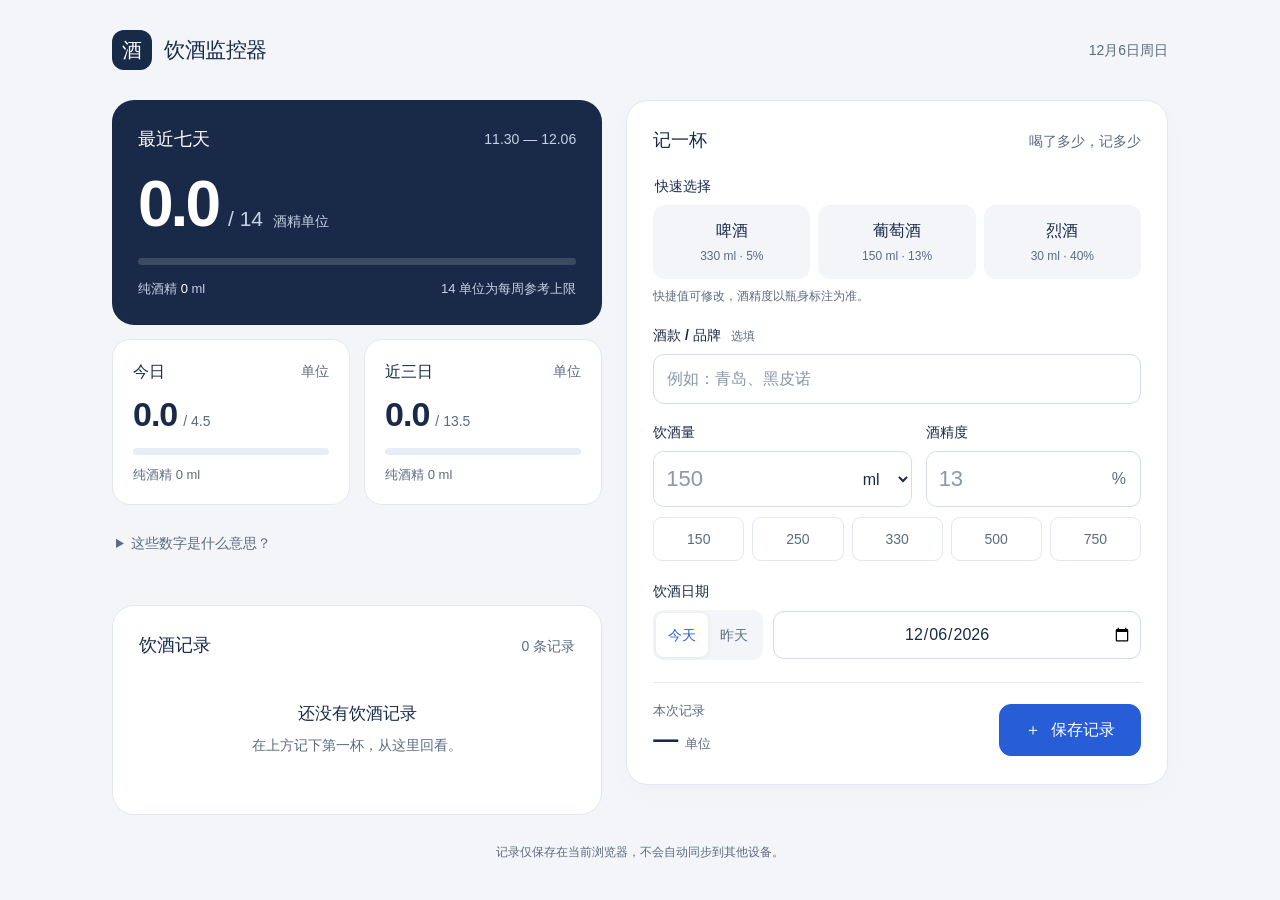
==== commit 8f757d8f: "Redesign mobile drink logging and harden local record handling" ====
--- a/饮酒监控器.html
+++ b/饮酒监控器.html
@@ -1,1212 +1,266 @@
-<!DOCTYPE html>
+<!doctype html>
 <html lang="zh-CN">
-<head>
-  <meta charset="UTF-8">
-  <meta name="viewport" content="width=device-width, initial-scale=1.0">
-  <title>饮酒监控器</title>
-  <style>
-    :root {
-      --lacquer: #24110d;
-      --lacquer-2: #401b15;
-      --vermilion: #9f2f1e;
-      --vermilion-deep: #6f1d16;
-      --jade: #1f5a4b;
-      --jade-deep: #133b35;
-      --paper: #f7e8bf;
-      --paper-strong: #fff4cf;
-      --paper-dim: #ecd59a;
-      --ink: #2a1710;
-      --muted: #795f43;
-      --soft: #a98b5a;
-      --gold: #d6a741;
-      --gold-deep: #9f6d1e;
-      --warn: #cf8a25;
-      --danger: #b33827;
-      --line: rgba(70, 35, 18, 0.25);
-      --shadow: 0 22px 0 rgba(36, 17, 13, 0.1), 0 34px 68px rgba(36, 17, 13, 0.34);
-      --radius-xl: 8px;
-      --radius-lg: 6px;
-      --radius-md: 4px;
-    }
-
-    * {
-      margin: 0;
-      padding: 0;
-      box-sizing: border-box;
-    }
-
-    body {
-      font-family: "Avenir Next", "PingFang SC", "Hiragino Sans GB", "Microsoft YaHei", sans-serif;
-      min-height: 100vh;
-      color: var(--ink);
-      background:
-        radial-gradient(circle at 18% 0%, rgba(214, 167, 65, 0.2), transparent 28%),
-        radial-gradient(circle at 92% 12%, rgba(159, 47, 30, 0.22), transparent 25%),
-        linear-gradient(135deg, rgba(255, 244, 207, 0.72) 0 12%, transparent 12% 24%, rgba(255, 244, 207, 0.42) 24% 36%, transparent 36% 48%),
-        linear-gradient(180deg, #341712 0%, #532018 42%, #26120f 100%);
-      background-size: auto, auto, 42px 42px, auto;
-      padding: 22px 18px 38px;
-    }
-
-    body::before {
-      content: "";
-      position: fixed;
-      inset: 0;
-      pointer-events: none;
-      background:
-        radial-gradient(circle at 25% 30%, rgba(247, 232, 191, 0.16) 0 1px, transparent 1px),
-        radial-gradient(circle at 75% 70%, rgba(0, 0, 0, 0.12) 0 1px, transparent 1px),
-        linear-gradient(rgba(255, 244, 207, 0.055) 1px, transparent 1px),
-        linear-gradient(90deg, rgba(255, 244, 207, 0.04) 1px, transparent 1px);
-      background-size: 9px 9px, 13px 13px, 36px 36px, 36px 36px;
-      mix-blend-mode: screen;
-      opacity: 0.72;
-      mask-image: linear-gradient(to bottom, rgba(0, 0, 0, 0.95), transparent 94%);
-    }
-
-    body::after {
-      content: "";
-      position: fixed;
-      inset: 12px;
-      border: 1px solid rgba(214, 167, 65, 0.36);
-      box-shadow: inset 0 0 0 3px rgba(36, 17, 13, 0.32);
-      pointer-events: none;
-    }
-
-    .container {
-      max-width: 1260px;
-      margin: 0 auto;
-      position: relative;
-    }
-
-    .showa-hero {
-      position: relative;
-      max-width: 520px;
-      margin-bottom: 16px;
-      padding: 14px 16px;
-      color: var(--paper-strong);
-      background:
-        linear-gradient(90deg, rgba(214, 167, 65, 0.18), transparent 12%, transparent 88%, rgba(214, 167, 65, 0.18)),
-        linear-gradient(135deg, var(--vermilion-deep), var(--lacquer) 50%, var(--jade-deep));
-      border: 1px solid rgba(214, 167, 65, 0.72);
-      border-radius: var(--radius-xl);
-      box-shadow: var(--shadow);
-      overflow: hidden;
-    }
-
-    .showa-hero::before {
-      content: "";
-      position: absolute;
-      inset: 10px;
-      border: 1px solid rgba(255, 244, 207, 0.42);
-      pointer-events: none;
-    }
-
-    .showa-hero::after {
-      content: "";
-      position: absolute;
-      inset: 0;
-      pointer-events: none;
-      background:
-        repeating-linear-gradient(90deg, transparent 0 18px, rgba(255, 244, 207, 0.07) 18px 19px),
-        radial-gradient(circle at 85% 50%, rgba(214, 167, 65, 0.18), transparent 30%);
-    }
-
-    .hero-inner {
-      position: relative;
-      z-index: 1;
-      display: grid;
-      grid-template-columns: auto minmax(0, 1fr);
-      gap: 16px;
-      align-items: center;
-    }
-
-    .hero-seal {
-      width: 68px;
-      aspect-ratio: 1;
-      border: 2px solid var(--gold);
-      border-radius: 50%;
-      display: grid;
-      place-items: center;
-      color: var(--gold);
-      background:
-        radial-gradient(circle, rgba(111, 29, 22, 0.96) 0 52%, rgba(36, 17, 13, 0.96) 53% 100%);
-      box-shadow: inset 0 0 0 6px rgba(214, 167, 65, 0.12);
-      font-family: "Iowan Old Style", "Songti SC", serif;
-      font-size: 1.8rem;
-      font-weight: 800;
-    }
-
-    .hero-copy {
-      min-width: 0;
-    }
-
-    .hero-copy h1 {
-      font-size: 2.35rem;
-      line-height: 1.05;
-      color: var(--paper-strong);
-      text-shadow: 0 3px 0 rgba(0, 0, 0, 0.32), 0 0 18px rgba(214, 167, 65, 0.24);
-    }
-
-    .summary-card,
-    .form-card,
-    .history-card {
-      background:
-        linear-gradient(135deg, rgba(214, 167, 65, 0.18), transparent 36%),
-        repeating-linear-gradient(90deg, rgba(255, 244, 207, 0.035) 0 12px, transparent 12px 24px),
-        var(--lacquer);
-      border: 1px solid rgba(214, 167, 65, 0.76);
-      border-radius: var(--radius-xl);
-      box-shadow: var(--shadow);
-      position: relative;
-      overflow: hidden;
-      color: var(--paper-strong);
-    }
-
-    .summary-card::before,
-    .form-card::before,
-    .history-card::before {
-      content: "";
-      position: absolute;
-      inset: 0;
-      background:
-        linear-gradient(90deg, rgba(159, 47, 30, 0.11), transparent 18%, transparent 82%, rgba(31, 90, 75, 0.1)),
-        radial-gradient(circle at 100% 0%, rgba(214, 167, 65, 0.14), transparent 34%);
-      pointer-events: none;
-    }
-
-    .summary-card::after,
-    .form-card::after,
-    .history-card::after {
-      content: "";
-      position: absolute;
-      inset: 7px;
-      border: 1px solid rgba(255, 244, 207, 0.16);
-      pointer-events: none;
-    }
-
-    h1,
-    h2,
-    h3 {
-      font-family: "Iowan Old Style", "Palatino Linotype", "Songti SC", serif;
-      letter-spacing: 0;
-    }
-
-    .top-layout {
-      display: grid;
-      grid-template-columns: minmax(0, 1.2fr) minmax(340px, 0.8fr);
-      gap: 20px;
-      align-items: start;
-      margin-bottom: 20px;
-    }
-
-    .summary-grid {
-      display: grid;
-      grid-template-columns: repeat(2, minmax(0, 1fr));
-      gap: 14px;
-    }
-
-    .summary-card:first-child {
-      grid-column: 1 / -1;
-    }
-
-    .summary-card .stat-label,
-    .summary-card .progress-header span:first-child,
-    .summary-card .progress-labels,
-    .form-group label {
-      color: var(--paper-dim);
-    }
-
-    .summary-card .section-head h2,
-    .summary-card .stat-value,
-    .form-card .section-head h2,
-    .history-card .section-head h2 {
-      color: var(--gold);
-    }
-
-    .summary-card {
-      padding: 16px;
-    }
-
-    .section-head {
-      position: relative;
-      z-index: 1;
-      margin-bottom: 10px;
-    }
-
-    .section-head h2,
-    .section-head h3 {
-      margin-top: 0;
-    }
-
-    .section-head h2 {
-      font-size: 1.34rem;
-      line-height: 1.15;
-    }
-
-    .section-head h3 {
-      font-size: 1.18rem;
-    }
-
-    .stats-grid {
-      position: relative;
-      z-index: 1;
-      display: grid;
-      grid-template-columns: repeat(2, minmax(0, 1fr));
-      gap: 8px;
-    }
-
-    .stat-item {
-      min-height: 74px;
-      padding: 11px 12px;
-      border-radius: var(--radius-lg);
-      border: 1px solid rgba(214, 167, 65, 0.45);
-      background: rgba(247, 232, 191, 0.08);
-      display: flex;
-      flex-direction: column;
-      justify-content: space-between;
-    }
-
-    .stat-value {
-      display: block;
-      font-size: 2rem;
-      font-weight: 700;
-      line-height: 1;
-      color: var(--gold);
-      font-variant-numeric: tabular-nums;
-    }
-
-    .stat-label {
-      display: block;
-      color: var(--paper-dim);
-      font-size: 0.68rem;
-      text-transform: uppercase;
-      letter-spacing: 0.06em;
-    }
-
-    .progress-section {
-      position: relative;
-      z-index: 1;
-      margin-top: 12px;
-    }
-
-    .progress-header,
-    .progress-labels {
-      display: flex;
-      justify-content: space-between;
-      align-items: center;
-      font-variant-numeric: tabular-nums;
-    }
-
-    .progress-header {
-      margin-bottom: 7px;
-      font-size: 0.78rem;
-    }
-
-    .progress-header span:first-child {
-      color: var(--paper-dim);
-    }
-
-    .progress-bar {
-      height: 8px;
-      border-radius: 999px;
-      overflow: hidden;
-      background: rgba(247, 232, 191, 0.1);
-      border: 1px solid rgba(214, 167, 65, 0.24);
-    }
-
-    .progress-fill {
-      width: 0%;
-      height: 100%;
-      border-radius: inherit;
-      background: linear-gradient(90deg, var(--jade) 0%, var(--gold) 100%);
-      box-shadow: 0 0 18px rgba(214, 167, 65, 0.32);
-      transition: width 0.3s ease, background 0.3s ease;
-    }
-
-    .progress-fill.warning {
-      background: linear-gradient(90deg, #d19944 0%, #e1b36c 100%);
-    }
-
-    .progress-fill.danger {
-      background: linear-gradient(90deg, #bf5a43 0%, #d98462 100%);
-    }
-
-    .progress-labels {
-      margin-top: 6px;
-      font-size: 0.64rem;
-      color: var(--paper-dim);
-      text-transform: uppercase;
-      letter-spacing: 0.05em;
-    }
-
-    .warning {
-      position: relative;
-      z-index: 1;
-      margin-top: 10px;
-      display: flex;
-      align-items: center;
-      gap: 8px;
-      padding: 9px 11px;
-      border-radius: var(--radius-md);
-      border: 1px solid transparent;
-      font-size: 0.78rem;
-    }
-
-    .warning.normal {
-      background: rgba(31, 90, 75, 0.28);
-      border-color: rgba(236, 213, 154, 0.16);
-      color: var(--paper-strong);
-    }
-
-    .warning.caution {
-      background: rgba(209, 153, 68, 0.18);
-      border-color: rgba(209, 153, 68, 0.28);
-      color: var(--paper-strong);
-    }
-
-    .warning.danger {
-      background: rgba(191, 90, 67, 0.2);
-      border-color: rgba(191, 90, 67, 0.32);
-      color: var(--paper-strong);
-    }
-
-    .form-card {
-      padding: 20px;
-      position: sticky;
-      top: 18px;
-    }
-
-    #drinkForm {
-      position: relative;
-      z-index: 1;
-      display: grid;
-      gap: 12px;
-    }
-
-    .form-group label {
-      display: block;
-      margin-bottom: 7px;
-      font-size: 0.74rem;
-      text-transform: uppercase;
-      letter-spacing: 0.08em;
-    }
-
-    .form-group input,
-    .form-group select {
-      width: 100%;
-      height: 46px;
-      padding: 0 14px;
-      border-radius: var(--radius-md);
-      border: 1px solid rgba(214, 167, 65, 0.34);
-      background: rgba(255, 244, 207, 0.9);
-      color: var(--ink);
-      font-size: 1rem;
-      transition: border-color 0.2s ease, box-shadow 0.2s ease, transform 0.2s ease;
-      appearance: none;
-    }
-
-    .form-group input:focus,
-    .form-group select:focus {
-      outline: none;
-      border-color: rgba(159, 47, 30, 0.55);
-      box-shadow: 0 0 0 4px rgba(214, 167, 65, 0.16);
-    }
-
-    .form-group input::placeholder {
-      color: #aa998a;
-    }
-
-    .volume-row {
-      display: grid;
-      grid-template-columns: 1.35fr 0.85fr;
-      gap: 10px;
-    }
-
-    .btn-submit {
-      margin-top: 4px;
-      height: 50px;
-      border: none;
-      border-radius: var(--radius-md);
-      background:
-        linear-gradient(180deg, rgba(255, 244, 207, 0.18), transparent),
-        linear-gradient(135deg, var(--vermilion) 0%, var(--lacquer) 100%);
-      color: var(--paper-strong);
-      font-size: 0.96rem;
-      font-weight: 700;
-      letter-spacing: 0.08em;
-      text-transform: uppercase;
-      cursor: pointer;
-      box-shadow: 0 8px 0 var(--gold-deep), 0 18px 28px rgba(36, 17, 13, 0.26);
-      transition: transform 0.22s ease, box-shadow 0.22s ease, filter 0.22s ease;
-    }
-
-    .btn-submit:hover {
-      transform: translateY(-2px);
-      filter: brightness(1.02);
-      box-shadow: 0 10px 0 var(--gold-deep), 0 22px 34px rgba(36, 17, 13, 0.3);
-    }
-
-    .history-card {
-      padding: 20px;
-    }
-
-    .history-headline {
-      position: relative;
-      z-index: 1;
-      display: flex;
-      justify-content: space-between;
-      align-items: end;
-      gap: 18px;
-      margin-bottom: 12px;
-    }
-
-    .history-list {
-      position: relative;
-      z-index: 1;
-      display: grid;
-      grid-template-columns: repeat(2, minmax(0, 1fr));
-      gap: 8px;
-      max-height: 380px;
-      overflow-y: auto;
-      padding-right: 4px;
-    }
-
-    .history-item {
-      display: flex;
-      justify-content: space-between;
-      align-items: center;
-      gap: 10px;
-      min-height: 52px;
-      padding: 8px 10px;
-      border-radius: var(--radius-lg);
-      border: 1px solid rgba(214, 167, 65, 0.26);
-      background:
-        linear-gradient(90deg, rgba(214, 167, 65, 0.13), transparent 36%),
-        rgba(247, 232, 191, 0.07);
-    }
-
-    .history-info {
-      min-width: 0;
-      display: grid;
-      gap: 1px;
-    }
-
-    .history-actions {
-      display: flex;
-      align-items: center;
-      gap: 8px;
-      flex-shrink: 0;
-    }
-
-    .history-brand {
-      color: var(--paper-strong);
-      font-size: 0.88rem;
-      font-weight: 600;
-      overflow: hidden;
-      text-overflow: ellipsis;
-      white-space: nowrap;
-    }
-
-    .history-details {
-      color: var(--paper-dim);
-      font-size: 0.72rem;
-      line-height: 1.32;
-      overflow: hidden;
-      text-overflow: ellipsis;
-      white-space: nowrap;
-    }
-
-    .history-date {
-      color: var(--gold);
-      font-size: 0.62rem;
-      letter-spacing: 0.12em;
-      text-transform: uppercase;
-      overflow: hidden;
-      text-overflow: ellipsis;
-      white-space: nowrap;
-    }
-
-    .btn-delete {
-      min-width: 72px;
-      height: 36px;
-      padding: 0 14px;
-      border: 1px solid rgba(191, 90, 67, 0.36);
-      border-radius: var(--radius-md);
-      background: rgba(191, 90, 67, 0.18);
-      color: var(--paper-strong);
-      font-size: 0.78rem;
-      font-weight: 600;
-      cursor: pointer;
-      transition: transform 0.2s ease, background 0.2s ease;
-    }
-
-    .btn-delete:hover {
-      transform: translateY(-1px);
-      background: rgba(191, 90, 67, 0.28);
-    }
-
-    .btn-repeat {
-      min-width: 108px;
-      height: 36px;
-      padding: 0 14px;
-      border: 1px solid rgba(214, 167, 65, 0.34);
-      border-radius: var(--radius-md);
-      background: rgba(31, 90, 75, 0.26);
-      color: var(--paper-strong);
-      font-size: 0.78rem;
-      font-weight: 700;
-      cursor: pointer;
-      transition: transform 0.2s ease, background 0.2s ease;
-    }
-
-    .btn-repeat:hover {
-      transform: translateY(-1px);
-      background: rgba(31, 90, 75, 0.36);
-    }
-
-    .empty-message {
-      display: grid;
-      place-items: center;
-      min-height: 120px;
-      border: 1px dashed rgba(214, 167, 65, 0.28);
-      border-radius: var(--radius-lg);
-      color: var(--paper-dim);
-      text-align: center;
-      padding: 24px;
-      grid-column: 1 / -1;
-    }
-
-    code {
-      padding: 0.1em 0.45em;
-      border-radius: 999px;
-      background: rgba(159, 47, 30, 0.08);
-      color: var(--vermilion);
-      font-family: "SFMono-Regular", "Menlo", monospace;
-      font-size: 0.92em;
-    }
-
-    @media (max-width: 1024px) {
-      .top-layout {
-        grid-template-columns: 1fr;
-      }
-
-      .form-card {
-        position: static;
-      }
-
-      .history-list {
-        grid-template-columns: 1fr;
-      }
-    }
-
-    @media (max-width: 720px) {
-      body {
-        padding: 16px 12px 28px;
-      }
-
-      .summary-card,
-      .form-card,
-      .history-card {
-        padding: 16px;
-        border-radius: var(--radius-xl);
-      }
-
-      .showa-hero {
-        max-width: none;
-        padding: 16px;
-      }
-
-      .hero-inner {
-        grid-template-columns: auto minmax(0, 1fr);
-      }
-
-      .hero-seal {
-        width: 56px;
-      }
-
-      .hero-copy h1 {
-        font-size: 1.85rem;
-      }
-
-      .summary-grid {
-        grid-template-columns: 1fr;
-      }
-
-      .stats-grid {
-        grid-template-columns: repeat(2, minmax(0, 1fr));
-      }
-
-      .stat-item {
-        min-height: 66px;
-        padding: 10px;
-      }
-
-      .stat-value {
-        font-size: 1.65rem;
-      }
-
-      .stat-label {
-        font-size: 0.62rem;
-      }
-
-      .volume-row {
-        grid-template-columns: 1fr;
-      }
-
-      .history-headline {
-        flex-direction: column;
-        align-items: start;
-      }
-
-      .history-item {
-        gap: 8px;
-        padding: 8px 10px;
-      }
-
-      .history-actions {
-        gap: 6px;
-      }
-    }
-  </style>
-</head>
-<body>
-  <div class="container">
-    <header class="showa-hero">
-      <div class="hero-inner">
-        <div class="hero-seal">酒</div>
-        <div class="hero-copy">
+  <head>
+    <meta charset="UTF-8" />
+    <meta
+      name="viewport"
+      content="width=device-width, initial-scale=1, viewport-fit=cover"
+    />
+    <meta name="theme-color" content="#182a48" />
+    <meta
+      name="description"
+      content="快速记录饮酒量，查看今日、近三日与最近七天的酒精摄入。记录仅保存在当前浏览器。"
+    />
+    <title>饮酒监控器</title>
+    <link rel="stylesheet" href="./styles.css?v=20260907" />
+    <script src="./core.js?v=20260907" defer></script>
+    <script src="./app.js?v=20260907" defer></script>
+  </head>
+  <body>
+    <a class="skip-link" href="#drinkForm">跳到饮酒录入</a>
+    <div class="container">
+      <header class="app-header">
+        <div class="brand">
+          <span class="brand-mark" aria-hidden="true">酒</span>
           <h1>饮酒监控器</h1>
         </div>
-      </div>
-    </header>
-
-    <section class="top-layout">
-      <div class="summary-grid">
-        <section class="summary-card">
-          <div class="section-head">
-            <h2>本周统计</h2>
+        <span id="headerDate" class="header-date"></span>
+        <a class="quick-entry" href="#formTitle">＋ 记一杯</a>
+      </header>
+      <div id="storageError" class="error-banner" role="alert" hidden></div>
+      <main class="workspace">
+        <section class="overview" aria-label="饮酒概览">
+          <section class="week-card" aria-labelledby="weekTitle">
+            <div class="card-heading">
+              <h2 id="weekTitle">最近七天</h2>
+              <span id="weekRange" class="date-range"></span>
+            </div>
+            <div class="week-total">
+              <strong id="weekUnits">0.0</strong
+              ><span> / 14 <span class="unit-label">酒精单位</span></span>
+            </div>
+            <div
+              class="meter"
+              id="weekMeter"
+              role="meter"
+              aria-label="最近七天酒精单位"
+              aria-valuemin="0"
+              aria-valuemax="14"
+              aria-valuenow="0"
+            >
+              <span id="weekFill"></span>
+            </div>
+            <div class="week-foot">
+              <span>纯酒精 <b id="weekPure">0</b> ml</span
+              ><span>14 单位为每周参考上限</span>
+            </div>
+            <p class="stat-warning" id="weekWarning" hidden></p>
+          </section>
+          <div class="small-stats">
+            <section class="stat-card" aria-labelledby="todayTitle">
+              <div class="card-heading">
+                <h2 id="todayTitle">今日</h2>
+                <span>单位</span>
+              </div>
+              <div class="small-total">
+                <strong id="todayUnits">0.0</strong><span> / 4.5</span>
+              </div>
+              <div
+                class="meter"
+                id="todayMeter"
+                role="meter"
+                aria-label="今日酒精单位"
+                aria-valuemin="0"
+                aria-valuemax="4.5"
+                aria-valuenow="0"
+              >
+                <span id="todayFill"></span>
+              </div>
+              <p class="stat-detail">纯酒精 <span id="todayPure">0</span> ml</p>
+              <p class="stat-warning" id="todayWarning" hidden></p>
+            </section>
+            <section class="stat-card" aria-labelledby="threeTitle">
+              <div class="card-heading">
+                <h2 id="threeTitle">近三日</h2>
+                <span>单位</span>
+              </div>
+              <div class="small-total">
+                <strong id="threeUnits">0.0</strong><span> / 13.5</span>
+              </div>
+              <div
+                class="meter"
+                id="threeMeter"
+                role="meter"
+                aria-label="近三日酒精单位"
+                aria-valuemin="0"
+                aria-valuemax="13.5"
+                aria-valuenow="0"
+              >
+                <span id="threeFill"></span>
+              </div>
+              <p class="stat-detail">纯酒精 <span id="threePure">0</span> ml</p>
+              <p class="stat-warning" id="threeWarning" hidden></p>
+            </section>
           </div>
-          <div class="stats-grid">
-            <div class="stat-item">
-              <span class="stat-value" id="pureAlcohol">0</span>
-              <span class="stat-label">纯酒精 (ml)</span>
-            </div>
-            <div class="stat-item">
-              <span class="stat-value" id="alcoholUnits">0</span>
-              <span class="stat-label">酒精单位</span>
-            </div>
+          <details class="guide">
+            <summary>这些数字是什么意思？</summary>
+            <p>
+              1 个英国酒精单位 = 10 ml
+              纯酒精。最近七天与近三日均包含今天，按当地日期计算。
+            </p>
+            <p>
+              NHS 建议不要经常每周超过 14
+              单位；如果喝到这个量，应分散在至少三天。今日 4.5 与三日 13.5
+              是本工具沿用的提醒值，并非 NHS
+              的每日或三日标准。低于提醒值也不代表没有健康风险。
+            </p>
+            <a
+              href="https://www.nhs.uk/live-well/alcohol-advice/calculating-alcohol-units/"
+              target="_blank"
+              rel="noopener noreferrer"
+              >查看 NHS 酒精单位说明 ↗</a
+            >
+          </details>
+        </section>
+        <section class="form-card" aria-labelledby="formTitle">
+          <div class="section-heading">
+            <h2 id="formTitle">记一杯</h2>
+            <span class="section-note">喝了多少，记多少</span>
           </div>
-          <div class="progress-section">
-            <div class="progress-header">
-              <span>本周进度</span>
-              <span id="progressText">0 / 14 单位</span>
-            </div>
-            <div class="progress-bar">
-              <div class="progress-fill" id="progressFill"></div>
-            </div>
-            <div class="progress-labels">
-              <span>0</span>
-              <span>14 单位</span>
-            </div>
+          <form id="drinkForm">
+            <fieldset class="preset-field">
+              <legend>快速选择</legend>
+              <div class="preset-grid" id="presets">
+                <button type="button" class="preset" data-preset="beer">
+                  <strong>啤酒</strong><span>330 ml · 5%</span>
+                </button>
+                <button type="button" class="preset" data-preset="wine">
+                  <strong>葡萄酒</strong><span>150 ml · 13%</span>
+                </button>
+                <button type="button" class="preset" data-preset="spirit">
+                  <strong>烈酒</strong><span>30 ml · 40%</span>
+                </button>
+              </div>
+              <p class="field-hint">快捷值可修改，酒精度以瓶身标注为准。</p>
+            </fieldset>
+            <div id="recentSection" class="recent-section" hidden>
+              <span class="field-label">最近喝过</span>
+              <div id="recentDrinks" class="chips"></div>
+            </div>
+            <div class="form-group">
+              <label for="brandSelect"
+                >酒款 / 品牌 <span class="optional">选填</span></label
+              ><input
+                id="brandSelect"
+                type="text"
+                list="brandList"
+                placeholder="例如：青岛、黑皮诺"
+                maxlength="200"
+                autocomplete="off"
+              /><datalist id="brandList"></datalist>
+            </div>
+            <div class="input-grid">
+              <div class="form-group">
+                <label for="volume">饮酒量</label>
+                <div class="input-with-unit">
+                  <input
+                    type="number"
+                    id="volume"
+                    min="0.01"
+                    step="0.01"
+                    inputmode="decimal"
+                    placeholder="150"
+                    required
+                  /><select id="volumeUnit" aria-label="饮酒量单位">
+                    <option value="ml">ml</option>
+                    <option value="oz">oz</option>
+                  </select>
+                </div>
+              </div>
+              <div class="form-group">
+                <label for="alcohol">酒精度</label>
+                <div class="input-with-unit">
+                  <input
+                    type="number"
+                    id="alcohol"
+                    min="0"
+                    max="100"
+                    step="0.01"
+                    inputmode="decimal"
+                    placeholder="13"
+                    required
+                  /><span class="input-suffix">%</span>
+                </div>
+              </div>
+            </div>
+            <div
+              id="volumeChips"
+              class="chips volume-chips"
+              aria-label="常用饮酒量"
+            ></div>
+            <div class="form-group date-group">
+              <label for="drinkDate">饮酒日期</label>
+              <div class="date-row">
+                <div class="date-shortcuts">
+                  <button type="button" id="dateToday" aria-pressed="true">
+                    今天</button
+                  ><button
+                    type="button"
+                    id="dateYesterday"
+                    aria-pressed="false"
+                  >
+                    昨天
+                  </button>
+                </div>
+                <input
+                  type="date"
+                  id="drinkDate"
+                  aria-label="饮酒日期，可补记"
+                  required
+                />
+              </div>
+            </div>
+            <div class="save-area">
+              <div class="entry-preview">
+                <span>本次记录</span
+                ><output id="entryUnits" for="volume volumeUnit alcohol"
+                  >— <span>单位</span></output
+                >
+              </div>
+              <button type="submit" class="btn-primary" id="saveButton">
+                <span aria-hidden="true">＋</span> 保存记录
+              </button>
+            </div>
+            <p id="formError" class="form-error" role="alert" hidden></p>
+          </form>
+        </section>
+        <section class="history-card" aria-labelledby="historyTitle">
+          <div class="section-heading">
+            <h2 id="historyTitle">饮酒记录</h2>
+            <span id="historyCount" class="section-note">0 条记录</span>
           </div>
-          <div class="warning" id="warning" style="display:none;">
-            <span>⚠️</span>
-            <span id="warningText"></span>
-          </div>
+          <div id="historyList"></div>
+          <button
+            type="button"
+            id="showMore"
+            class="btn-secondary show-more"
+            hidden
+          >
+            查看更多记录
+          </button>
         </section>
-
-        <section class="summary-card">
-          <div class="section-head">
-            <h2>今日统计</h2>
-          </div>
-          <div class="stats-grid">
-            <div class="stat-item">
-              <span class="stat-value" id="dailyPureAlcohol">0</span>
-              <span class="stat-label">纯酒精 (ml)</span>
-            </div>
-            <div class="stat-item">
-              <span class="stat-value" id="dailyUnits">0</span>
-              <span class="stat-label">酒精单位</span>
-            </div>
-          </div>
-          <div class="progress-section">
-            <div class="progress-header">
-              <span>今日进度</span>
-              <span id="dailyProgressText">0 / 4.5 单位</span>
-            </div>
-            <div class="progress-bar">
-              <div class="progress-fill" id="dailyProgressFill"></div>
-            </div>
-            <div class="progress-labels">
-              <span>0</span>
-              <span>4.5 单位</span>
-            </div>
-          </div>
-          <div class="warning" id="dailyWarning" style="display:none;">
-            <span>⚠️</span>
-            <span id="dailyWarningText"></span>
-          </div>
-        </section>
-
-        <section class="summary-card">
-          <div class="section-head">
-            <h2>近三日统计</h2>
-          </div>
-          <div class="stats-grid">
-            <div class="stat-item">
-              <span class="stat-value" id="threeDayPureAlcohol">0</span>
-              <span class="stat-label">纯酒精 (ml)</span>
-            </div>
-            <div class="stat-item">
-              <span class="stat-value" id="threeDayUnits">0</span>
-              <span class="stat-label">酒精单位</span>
-            </div>
-          </div>
-          <div class="progress-section">
-            <div class="progress-header">
-              <span>近三日进度</span>
-              <span id="threeDayProgressText">0 / 13.5 单位</span>
-            </div>
-            <div class="progress-bar">
-              <div class="progress-fill" id="threeDayProgressFill"></div>
-            </div>
-            <div class="progress-labels">
-              <span>0</span>
-              <span>13.5 单位</span>
-            </div>
-          </div>
-          <div class="warning" id="threeDayWarning" style="display:none;">
-            <span>⚠️</span>
-            <span id="threeDayWarningText"></span>
-          </div>
-        </section>
-      </div>
-
-      <aside class="form-card">
-        <div class="section-head">
-          <h2>快速添加</h2>
-        </div>
-        <form id="drinkForm">
-          <div class="form-group">
-            <label for="brandSelect">品牌</label>
-            <input type="text" id="brandSelect" list="brandList" placeholder="选择或输入品牌">
-            <datalist id="brandList"></datalist>
-          </div>
-          <div class="form-group">
-            <label for="alcohol">酒精度 (%)</label>
-            <input type="number" id="alcohol" min="0" max="100" step="0.1" placeholder="例如 4.5 / 40 / 53" required>
-          </div>
-          <div class="form-group">
-            <label for="volume">饮酒量</label>
-            <div class="volume-row">
-              <input type="number" id="volume" min="0" step="0.01" placeholder="例如 330 / 30 / 150" required>
-              <select id="volumeUnit">
-                <option value="ml" selected>毫升 (ml)</option>
-                <option value="oz">盎司 (oz)</option>
-              </select>
-            </div>
-          </div>
-          <div class="form-group">
-            <label for="drinkDate">日期</label>
-            <input type="date" id="drinkDate" required>
-          </div>
-          <button type="submit" class="btn-submit">保存本条记录</button>
-        </form>
-      </aside>
-    </section>
-
-    <section class="history-card">
-      <div class="history-headline">
-        <div class="section-head">
-          <h2>历史记录</h2>
-        </div>
-      </div>
-      <div id="historyList" class="history-list">
-        <p class="empty-message">暂无记录</p>
-      </div>
-    </section>
-  </div>
-
-  <script>
-    const WEEKLY_LIMIT = 14;
-    const DAILY_LIMIT = 4.5;
-    const THREE_DAY_LIMIT = DAILY_LIMIT * 3;
-    const ML_PER_OZ = 29.5735;
-    const STORAGE_KEY_DRINKS = "alcohol_monitor_drinks_v2";
-    const STORAGE_KEY_BRANDS = "alcohol_monitor_brands_v2";
-    const SEEDED_BRANDS = [
-      "茅台", "五粮液", "青岛啤酒", "雪花啤酒", "1664", "山崎12", "響", "Malibu", "朝日",
-      "燕京纯生", "三得利金标啤酒", "Stella", "伏特加", "Gin", "鸡尾酒", "IPA", "巧克力世涛",
-      "德式小麦", "古斯海盐", "燕京U8", "燕京白啤"
-    ];
-    const SEEDED_RECORDS = [];
-
-    const form = document.getElementById("drinkForm");
-    const brandInput = document.getElementById("brandSelect");
-    const brandList = document.getElementById("brandList");
-    const alcoholInput = document.getElementById("alcohol");
-    const volumeInput = document.getElementById("volume");
-    const volumeUnit = document.getElementById("volumeUnit");
-    const dateInput = document.getElementById("drinkDate");
-    const pureAlcoholEl = document.getElementById("pureAlcohol");
-    const alcoholUnitsEl = document.getElementById("alcoholUnits");
-    const progressText = document.getElementById("progressText");
-    const progressFill = document.getElementById("progressFill");
-    const warningEl = document.getElementById("warning");
-    const warningText = document.getElementById("warningText");
-    const dailyPureAlcoholEl = document.getElementById("dailyPureAlcohol");
-    const dailyUnitsEl = document.getElementById("dailyUnits");
-    const dailyProgressText = document.getElementById("dailyProgressText");
-    const dailyProgressFill = document.getElementById("dailyProgressFill");
-    const dailyWarningEl = document.getElementById("dailyWarning");
-    const dailyWarningText = document.getElementById("dailyWarningText");
-    const threeDayPureAlcoholEl = document.getElementById("threeDayPureAlcohol");
-    const threeDayUnitsEl = document.getElementById("threeDayUnits");
-    const threeDayProgressText = document.getElementById("threeDayProgressText");
-    const threeDayProgressFill = document.getElementById("threeDayProgressFill");
-    const threeDayWarningEl = document.getElementById("threeDayWarning");
-    const threeDayWarningText = document.getElementById("threeDayWarningText");
-    const historyList = document.getElementById("historyList");
-
-    let lastKnownToday = getTodayDate();
-
-    document.addEventListener("DOMContentLoaded", () => {
-      initializeStorage();
-      syncDateInputWithToday(true);
-      renderBrandOptions();
-      loadAndRender();
-      window.setInterval(handleDateRollover, 60 * 1000);
-    });
-
-    function initializeStorage() {
-      if (!localStorage.getItem(STORAGE_KEY_BRANDS)) {
-        localStorage.setItem(STORAGE_KEY_BRANDS, JSON.stringify(SEEDED_BRANDS));
-      }
-      if (!localStorage.getItem(STORAGE_KEY_DRINKS)) {
-        localStorage.setItem(STORAGE_KEY_DRINKS, JSON.stringify(SEEDED_RECORDS));
-      }
-    }
-
-    function getTodayDate() {
-      return formatLocalDate(new Date());
-    }
-
-    function formatLocalDate(date) {
-      const year = date.getFullYear();
-      const month = String(date.getMonth() + 1).padStart(2, "0");
-      const day = String(date.getDate()).padStart(2, "0");
-      return `${year}-${month}-${day}`;
-    }
-
-    function parseLocalDate(dateString) {
-      if (!/^\d{4}-\d{2}-\d{2}$/.test(dateString)) return null;
-      const [year, month, day] = dateString.split("-").map(Number);
-      const date = new Date(year, month - 1, day);
-      if (date.getFullYear() !== year || date.getMonth() !== month - 1 || date.getDate() !== day) {
-        return null;
-      }
-      return date;
-    }
-
-    function syncDateInputWithToday(force = false) {
-      const today = getTodayDate();
-      if (force || !dateInput.value || dateInput.value === lastKnownToday) {
-        dateInput.value = today;
-      }
-      lastKnownToday = today;
-    }
-
-    function handleDateRollover() {
-      const today = getTodayDate();
-      if (today === lastKnownToday) return;
-      syncDateInputWithToday();
-      loadAndRender();
-    }
-
-    function isValidRecord(record) {
-      return (
-        Number.isFinite(Number(record?.alcohol)) &&
-        Number(record.alcohol) >= 0 &&
-        Number(record.alcohol) <= 100 &&
-        Number.isFinite(Number(record?.volume)) &&
-        Number(record.volume) > 0 &&
-        (record?.unit === "ml" || record?.unit === "oz") &&
-        Boolean(parseLocalDate(record?.date))
-      );
-    }
-
-    function readBrands() {
-      const brands = JSON.parse(localStorage.getItem(STORAGE_KEY_BRANDS) || "[]");
-      return Array.from(new Set(brands.map(brand => String(brand).trim()).filter(Boolean)));
-    }
-
-    function writeBrands(brands) {
-      localStorage.setItem(STORAGE_KEY_BRANDS, JSON.stringify(Array.from(new Set(brands))));
-    }
-
-    function readRecords() {
-      const records = JSON.parse(localStorage.getItem(STORAGE_KEY_DRINKS) || "[]");
-      return records.filter(isValidRecord);
-    }
-
-    function writeRecords(records) {
-      localStorage.setItem(STORAGE_KEY_DRINKS, JSON.stringify(records.filter(isValidRecord)));
-    }
-
-    function renderBrandOptions() {
-      brandList.innerHTML = "";
-      readBrands().forEach(brand => {
-        const option = document.createElement("option");
-        option.value = brand;
-        brandList.appendChild(option);
-      });
-    }
-
-    function loadAndRender() {
-      const records = readRecords();
-      renderStats(records);
-      renderHistory(records);
-    }
-
-    function getWeekRange() {
-      const now = new Date();
-      const end = new Date(now);
-      end.setHours(23, 59, 59, 999);
-      const start = new Date(now);
-      start.setDate(now.getDate() - 6);
-      start.setHours(0, 0, 0, 0);
-      return { start, end };
-    }
-
-    function getRecentDayRange(dayCount) {
-      const now = new Date();
-      const end = new Date(now);
-      end.setHours(23, 59, 59, 999);
-      const start = new Date(now);
-      start.setDate(now.getDate() - (dayCount - 1));
-      start.setHours(0, 0, 0, 0);
-      return { start, end };
-    }
-
-    function isRecordInRange(record, range) {
-      const recordDate = parseLocalDate(record.date);
-      if (!recordDate) return false;
-      recordDate.setHours(12, 0, 0, 0);
-      return recordDate >= range.start && recordDate <= range.end;
-    }
-
-    function calcPureAlcohol(volume, unit, alcohol) {
-      const volumeInMl = unit === "oz" ? volume * ML_PER_OZ : volume;
-      return volumeInMl * (alcohol / 100);
-    }
-
-    function updateStatCard(records, config) {
-      let totalPureAlcohol = 0;
-      records.forEach(record => {
-        totalPureAlcohol += calcPureAlcohol(Number(record.volume), record.unit, Number(record.alcohol));
-      });
-
-      const units = totalPureAlcohol / 10;
-      config.pureAlcoholEl.textContent = Math.round(totalPureAlcohol);
-      config.unitsEl.textContent = units.toFixed(1);
-      config.progressFill.style.width = `${Math.min((units / config.limit) * 100, 100)}%`;
-      config.progressText.textContent = `${units.toFixed(1)} / ${config.limit} 单位`;
-
-      config.progressFill.classList.remove("warning", "danger");
-      config.warningEl.classList.remove("normal", "caution", "danger");
-      config.warningEl.style.display = "none";
-
-      if (units > config.limit) {
-        config.progressFill.classList.add("danger");
-        config.warningEl.classList.add("danger");
-        config.warningEl.style.display = "flex";
-        config.warningText.textContent = config.dangerMsg;
-      } else if (units >= config.cautionThreshold) {
-        config.progressFill.classList.add("warning");
-        config.warningEl.classList.add("caution");
-        config.warningEl.style.display = "flex";
-        config.warningText.textContent = config.cautionMsg;
-      } else {
-        config.warningEl.classList.add("normal");
-      }
-    }
-
-    function renderStats(records) {
-      const today = getTodayDate();
-      const weekRange = getWeekRange();
-      const threeDayRange = getRecentDayRange(3);
-      const weekRecords = records.filter(record => isRecordInRange(record, weekRange));
-      const threeDayRecords = records.filter(record => isRecordInRange(record, threeDayRange));
-      const todayRecords = records.filter(record => record.date === today);
-
-      updateStatCard(weekRecords, {
-        pureAlcoholEl,
-        unitsEl: alcoholUnitsEl,
-        progressFill,
-        progressText,
-        warningEl,
-        warningText,
-        limit: WEEKLY_LIMIT,
-        cautionThreshold: 10,
-        dangerMsg: "已超过每周 14 单位限值，请注意健康饮酒。",
-        cautionMsg: "已接近每周 14 单位限值，请注意控制饮酒量。"
-      });
-
-      updateStatCard(todayRecords, {
-        pureAlcoholEl: dailyPureAlcoholEl,
-        unitsEl: dailyUnitsEl,
-        progressFill: dailyProgressFill,
-        progressText: dailyProgressText,
-        warningEl: dailyWarningEl,
-        warningText: dailyWarningText,
-        limit: DAILY_LIMIT,
-        cautionThreshold: 3.5,
-        dangerMsg: "已超过今日 4.5 单位限值。",
-        cautionMsg: "已接近今日 4.5 单位限值，请注意控制。"
-      });
-
-      updateStatCard(threeDayRecords, {
-        pureAlcoholEl: threeDayPureAlcoholEl,
-        unitsEl: threeDayUnitsEl,
-        progressFill: threeDayProgressFill,
-        progressText: threeDayProgressText,
-        warningEl: threeDayWarningEl,
-        warningText: threeDayWarningText,
-        limit: THREE_DAY_LIMIT,
-        cautionThreshold: 10.5,
-        dangerMsg: "近三日已超过 13.5 单位参考限值。",
-        cautionMsg: "近三日已接近 13.5 单位参考限值，请注意节奏。"
-      });
-    }
-
-    function renderHistory(records) {
-      if (!records.length) {
-        historyList.innerHTML = '<p class="empty-message">暂无记录</p>';
-        return;
-      }
-
-      historyList.innerHTML = "";
-      [...records]
-        .sort((a, b) => (b.timestamp || 0) - (a.timestamp || 0))
-        .forEach(record => {
-          const units = calcPureAlcohol(Number(record.volume), record.unit, Number(record.alcohol)) / 10;
-          const item = document.createElement("div");
-          item.className = "history-item";
-
-          const info = document.createElement("div");
-          info.className = "history-info";
-
-          const brand = document.createElement("div");
-          brand.className = "history-brand";
-          brand.textContent = record.brand || "未知品牌";
-
-          const details = document.createElement("div");
-          details.className = "history-details";
-          details.textContent = `酒精度: ${record.alcohol}% | ${record.volume}${record.unit} | ${units.toFixed(1)} 单位`;
-
-          const date = document.createElement("div");
-          date.className = "history-date";
-          date.textContent = record.date;
-
-          const actions = document.createElement("div");
-          actions.className = "history-actions";
-
-          const repeatButton = document.createElement("button");
-          repeatButton.className = "btn-repeat";
-          repeatButton.dataset.action = "repeat";
-          repeatButton.dataset.id = record.id;
-          repeatButton.textContent = "又喝了一份";
-
-          const button = document.createElement("button");
-          button.className = "btn-delete";
-          button.dataset.action = "delete";
-          button.dataset.id = record.id;
-          button.textContent = "删除";
-
-          actions.append(repeatButton, button);
-          info.append(brand, details, date);
-          item.append(info, actions);
-          historyList.appendChild(item);
-        });
-    }
-
-    function fillFormFromRecord(record) {
-      brandInput.value = record.brand || "";
-      alcoholInput.value = record.alcohol;
-      volumeInput.value = record.volume;
-      volumeUnit.value = record.unit;
-      dateInput.focus();
-      dateInput.showPicker?.();
-      form.scrollIntoView({ behavior: "smooth", block: "nearest" });
-    }
-
-    historyList.addEventListener("click", event => {
-      const button = event.target.closest("button[data-id]");
-      if (!button) return;
-      const records = readRecords();
-      const record = records.find(item => item.id === button.dataset.id);
-      if (!record) return;
-
-      if (button.dataset.action === "repeat") {
-        fillFormFromRecord(record);
-        return;
-      }
-
-      if (button.dataset.action === "delete") {
-        writeRecords(records.filter(item => item.id !== button.dataset.id));
-        loadAndRender();
-      }
-    });
-
-    form.addEventListener("submit", event => {
-      event.preventDefault();
-      syncDateInputWithToday();
-
-      const brand = brandInput.value.trim();
-      const alcohol = parseFloat(alcoholInput.value);
-      const volume = parseFloat(volumeInput.value);
-      const unit = volumeUnit.value;
-      const date = dateInput.value;
-
-      if (
-        !Number.isFinite(alcohol) ||
-        alcohol < 0 ||
-        alcohol > 100 ||
-        !Number.isFinite(volume) ||
-        volume <= 0 ||
-        (unit !== "ml" && unit !== "oz") ||
-        !parseLocalDate(date)
-      ) {
-        alert("请填写合法的酒精度、饮酒量和日期");
-        return;
-      }
-
-      const records = readRecords();
-      records.push({
-        id: crypto.randomUUID(),
-        brand,
-        alcohol,
-        volume,
-        unit,
-        date,
-        timestamp: Date.now()
-      });
-      writeRecords(records);
-
-      if (brand) {
-        const brands = readBrands();
-        if (!brands.includes(brand)) {
-          brands.push(brand);
-          writeBrands(brands);
-          renderBrandOptions();
-        }
-      }
-
-      loadAndRender();
-      form.reset();
-      syncDateInputWithToday(true);
-    });
-  </script>
-</body>
+      </main>
+      <footer>记录仅保存在当前浏览器，不会自动同步到其他设备。</footer>
+    </div>
+    <div class="toast" id="toast" role="status" hidden>
+      <span id="toastText"></span
+      ><button type="button" id="undoButton" hidden>撤销</button
+      ><button type="button" id="closeToast" aria-label="关闭提示">×</button>
+    </div>
+    <noscript
+      ><p class="error-banner">
+        请开启浏览器的 JavaScript 功能后使用饮酒监控器。
+      </p></noscript
+    >
+  </body>
 </html>
--- a/styles.css
+++ b/styles.css
@@ -0,0 +1,861 @@
+:root {
+  color-scheme: light;
+  --ink: #182a48;
+  --muted: #5c6b80;
+  --blue: #285dd8;
+  --line: #e3e8f0;
+  --bg: #f3f5f9;
+  --orange: #ffbe6a;
+  --danger: #b43536;
+  --radius: 22px;
+  font-family:
+    -apple-system, BlinkMacSystemFont, "Segoe UI", "PingFang SC",
+    "Microsoft YaHei", sans-serif;
+  color: var(--ink);
+  background: var(--bg);
+  font-synthesis: none;
+}
+* {
+  box-sizing: border-box;
+}
+body {
+  margin: 0;
+  font-size: 16px;
+  line-height: 1.5;
+}
+button,
+input,
+select {
+  font: inherit;
+}
+button,
+a,
+input,
+select,
+summary {
+  -webkit-tap-highlight-color: transparent;
+}
+button {
+  cursor: pointer;
+  touch-action: manipulation;
+}
+button:disabled {
+  cursor: not-allowed;
+  opacity: 0.55;
+}
+button {
+  transition:
+    background 0.15s,
+    border-color 0.15s,
+    transform 0.15s;
+}
+button:active {
+  transform: translateY(1px);
+}
+:focus-visible {
+  outline: 3px solid #5489f1;
+  outline-offset: 3px;
+}
+a {
+  color: var(--blue);
+}
+h1,
+h2,
+p {
+  margin: 0;
+}
+h1 {
+  font-size: 21px;
+  font-weight: 750;
+  letter-spacing: -0.5px;
+}
+h2 {
+  font-size: 18px;
+  font-weight: 700;
+}
+strong,
+b,
+output {
+  font-variant-numeric: tabular-nums;
+}
+[hidden] {
+  display: none !important;
+}
+.container {
+  max-width: 1120px;
+  margin: auto;
+  padding: 0 32px;
+}
+.app-header {
+  display: flex;
+  align-items: center;
+  justify-content: space-between;
+  gap: 16px;
+  padding: 30px 0;
+}
+.brand {
+  display: flex;
+  align-items: center;
+  gap: 12px;
+}
+.brand-mark {
+  display: grid;
+  place-items: center;
+  background: var(--ink);
+  color: white;
+  width: 40px;
+  height: 40px;
+  border-radius: 12px;
+  font-weight: 650;
+  font-size: 20px;
+}
+.header-date {
+  color: var(--muted);
+  font-size: 14px;
+}
+.workspace {
+  display: grid;
+  grid-template-columns: minmax(0, 0.95fr) minmax(0, 1.05fr);
+  gap: 24px;
+  align-items: start;
+}
+.overview {
+  min-width: 0;
+}
+.week-card {
+  background: var(--ink);
+  color: white;
+  border-radius: var(--radius);
+  padding: 26px;
+}
+.card-heading {
+  display: flex;
+  justify-content: space-between;
+  align-items: center;
+  gap: 8px;
+}
+.card-heading > span {
+  font-size: 14px;
+  color: var(--muted);
+}
+.week-card .date-range {
+  color: #c4d1e6;
+}
+.week-total {
+  display: flex;
+  flex-wrap: wrap;
+  align-items: baseline;
+  gap: 10px;
+  margin: 16px 0 19px;
+}
+.week-total strong {
+  font-size: 64px;
+  font-weight: 650;
+  line-height: 1.1;
+  letter-spacing: -3px;
+}
+.week-total > span {
+  font-size: 21px;
+  color: #c4d1e6;
+}
+.unit-label {
+  font-size: 14px;
+  margin-left: 4px;
+}
+.meter {
+  height: 7px;
+  overflow: hidden;
+  border-radius: 10px;
+  background: #e7edf6;
+}
+.meter > span {
+  display: block;
+  width: 0;
+  height: 100%;
+  background: var(--blue);
+  border-radius: inherit;
+  transition: width 0.3s;
+}
+.week-card .meter {
+  background: #3b4b64;
+}
+.week-card .meter > span {
+  background: var(--orange);
+}
+.week-foot {
+  display: flex;
+  flex-wrap: wrap;
+  justify-content: space-between;
+  gap: 6px;
+  margin-top: 14px;
+  font-size: 13px;
+  color: #c4d1e6;
+}
+.week-foot b {
+  font-weight: 500;
+  color: white;
+}
+.small-stats {
+  display: grid;
+  grid-template-columns: repeat(2, minmax(0, 1fr));
+  gap: 14px;
+  margin-top: 14px;
+}
+.stat-card {
+  padding: 20px;
+  background: white;
+  border: 1px solid var(--line);
+  border-radius: 18px;
+  min-width: 0;
+}
+.stat-card h2 {
+  font-size: 16px;
+}
+.small-total {
+  display: flex;
+  flex-wrap: wrap;
+  align-items: baseline;
+  gap: 6px;
+  margin: 10px 0 13px;
+}
+.small-total strong {
+  font-size: 34px;
+  line-height: 1.2;
+  font-weight: 650;
+  letter-spacing: -1px;
+}
+.small-total > span {
+  font-size: 14px;
+  color: var(--muted);
+}
+.stat-detail {
+  font-size: 13px;
+  color: var(--muted);
+  margin-top: 10px;
+}
+.stat-warning {
+  font-size: 14px;
+  color: var(--danger);
+  margin-top: 12px;
+}
+.week-card .stat-warning {
+  color: #ffcb93;
+}
+.meter.caution > span {
+  background: #b77315;
+}
+.meter.danger > span {
+  background: var(--danger);
+}
+.week-card .meter.danger > span {
+  background: #ffa99c;
+}
+.guide {
+  margin: 16px 4px;
+  color: var(--muted);
+  font-size: 14px;
+}
+.guide summary {
+  cursor: pointer;
+  min-height: 44px;
+  display: list-item;
+  align-content: center;
+}
+.guide p {
+  margin: 10px 0;
+  line-height: 1.8;
+}
+.guide a {
+  display: inline-block;
+  margin-bottom: 8px;
+}
+.form-card,
+.history-card {
+  background: white;
+  border: 1px solid var(--line);
+  border-radius: var(--radius);
+  padding: 26px;
+  min-width: 0;
+}
+.form-card {
+  grid-column: 2;
+  grid-row: 1 / 3;
+  box-shadow: 0 8px 24px #182a4805;
+}
+.section-heading {
+  display: flex;
+  justify-content: space-between;
+  align-items: baseline;
+  gap: 12px;
+  margin-bottom: 22px;
+}
+.section-note {
+  font-size: 14px;
+  color: var(--muted);
+}
+.preset-field {
+  padding: 0;
+  border: 0;
+  margin: 0 0 20px;
+  min-width: 0;
+}
+.preset-field legend,
+.field-label,
+.form-group label {
+  font-size: 14px;
+  font-weight: 600;
+  display: block;
+  margin-bottom: 8px;
+}
+.preset-grid {
+  display: grid;
+  grid-template-columns: repeat(3, minmax(0, 1fr));
+  gap: 8px;
+}
+.preset {
+  background: var(--bg);
+  border: 1px solid transparent;
+  border-radius: 12px;
+  padding: 13px 4px;
+  color: var(--ink);
+  text-align: center;
+  min-width: 0;
+}
+.preset strong {
+  display: block;
+  font-size: 16px;
+  font-weight: 650;
+}
+.preset span {
+  display: block;
+  font-size: 12px;
+  color: var(--muted);
+  margin-top: 4px;
+  white-space: nowrap;
+}
+.preset[aria-pressed="true"] {
+  border-color: var(--blue);
+  background: #edf3ff;
+}
+.preset[aria-pressed="true"] strong {
+  color: var(--blue);
+}
+.field-hint {
+  font-size: 12px;
+  color: var(--muted);
+  margin-top: 8px;
+}
+.recent-section {
+  margin-bottom: 18px;
+}
+.chips {
+  display: flex;
+  flex-wrap: wrap;
+  gap: 8px;
+}
+.chips button {
+  min-height: 44px;
+  border-radius: 9px;
+  border: 1px solid var(--line);
+  background: white;
+  padding: 6px 12px;
+  color: var(--muted);
+  font-size: 14px;
+  max-width: 100%;
+  overflow-wrap: anywhere;
+}
+.chips button[aria-pressed="true"] {
+  background: #edf3ff;
+  border-color: #9fbaf1;
+  color: #214cab;
+}
+.form-group {
+  min-width: 0;
+  margin-bottom: 18px;
+}
+.optional {
+  font-weight: 400;
+  color: var(--muted);
+  font-size: 12px;
+  margin-left: 6px;
+}
+input,
+select {
+  max-width: 100%;
+  min-width: 0;
+  color: var(--ink);
+  background: white;
+}
+input {
+  border: 1px solid #d3dce8;
+  border-radius: 11px;
+  padding: 12px 13px;
+  width: 100%;
+  min-height: 49px;
+  font-size: 16px;
+}
+input::placeholder {
+  color: #8b98aa;
+}
+input:focus {
+  border-color: var(--blue);
+}
+.input-grid {
+  display: grid;
+  grid-template-columns: 1.2fr 1fr;
+  gap: 14px;
+}
+.input-grid .form-group {
+  margin-bottom: 0;
+}
+.input-with-unit {
+  display: flex;
+  border: 1px solid #d3dce8;
+  border-radius: 11px;
+  overflow: hidden;
+  align-items: center;
+}
+.input-with-unit:focus-within {
+  border-color: var(--blue);
+  outline: 2px solid #285dd829;
+  outline-offset: 1px;
+}
+.input-with-unit input {
+  border: 0;
+  border-radius: 0;
+  min-width: 0;
+  width: 100%;
+  outline: none;
+  font-size: 22px;
+  padding: 10px 12px;
+  height: 54px;
+  font-variant-numeric: tabular-nums;
+}
+.input-with-unit select {
+  border: 0;
+  padding: 10px 5px;
+  flex: 0 0 57px;
+  min-height: 48px;
+  font-size: 16px;
+}
+.input-suffix {
+  padding-right: 14px;
+  color: var(--muted);
+}
+.volume-chips {
+  margin: 10px 0 20px;
+}
+.volume-chips button {
+  flex: 1;
+  padding-left: 4px;
+  padding-right: 4px;
+}
+.date-row {
+  display: flex;
+  gap: 10px;
+  align-items: center;
+}
+.date-shortcuts {
+  display: flex;
+  padding: 3px;
+  border-radius: 10px;
+  background: var(--bg);
+  flex-shrink: 0;
+}
+.date-shortcuts button {
+  border: 0;
+  background: none;
+  border-radius: 8px;
+  padding: 9px 12px;
+  color: var(--muted);
+  font-size: 14px;
+  min-height: 44px;
+}
+.date-shortcuts button[aria-pressed="true"] {
+  background: white;
+  color: var(--blue);
+  box-shadow: 0 1px 5px #182a4812;
+}
+.date-row input {
+  flex: 1;
+  width: 0;
+  padding: 10px 8px;
+  min-height: 48px;
+  text-align: center;
+}
+.date-row input::-webkit-date-and-time-value {
+  text-align: center;
+}
+.save-area {
+  display: flex;
+  align-items: center;
+  gap: 16px;
+  border-top: 1px solid var(--line);
+  padding-top: 18px;
+  margin-top: 22px;
+}
+.entry-preview {
+  flex: 1;
+  min-width: 0;
+}
+.entry-preview > span {
+  color: var(--muted);
+  font-size: 13px;
+  display: block;
+}
+.entry-preview output {
+  display: block;
+  font-size: 25px;
+  font-weight: 650;
+  overflow-wrap: anywhere;
+}
+.entry-preview output span {
+  font-size: 13px;
+  font-weight: 400;
+  color: var(--muted);
+}
+.btn-primary {
+  background: var(--blue);
+  border: 1px solid var(--blue);
+  color: white;
+  border-radius: 12px;
+  min-height: 52px;
+  padding: 12px 25px;
+  font-weight: 650;
+  white-space: nowrap;
+}
+.btn-primary span {
+  margin-right: 6px;
+}
+.form-error {
+  font-size: 14px;
+  color: var(--danger);
+  margin-top: 14px;
+}
+.history-card {
+  grid-column: 1;
+  grid-row: 2;
+  margin-top: 0;
+}
+.history-card .section-heading {
+  margin-bottom: 16px;
+}
+.history-group + .history-group {
+  margin-top: 22px;
+}
+.history-date-heading {
+  display: flex;
+  align-items: center;
+  justify-content: space-between;
+  gap: 8px;
+  font-size: 13px;
+  color: var(--muted);
+  font-weight: 500;
+  margin: 0;
+  padding: 0 0 8px;
+  border-bottom: 1px solid var(--line);
+}
+.history-item {
+  display: grid;
+  grid-template-columns: minmax(0, 1fr) auto;
+  gap: 10px;
+  align-items: center;
+  padding: 14px 0;
+  border-bottom: 1px solid #eff2f7;
+}
+.history-item:last-child {
+  border-bottom: 0;
+}
+.history-brand {
+  font-size: 15px;
+  font-weight: 650;
+  overflow-wrap: anywhere;
+}
+.history-details {
+  font-size: 13px;
+  color: var(--muted);
+  margin-top: 4px;
+}
+.history-actions {
+  display: flex;
+  align-items: center;
+  gap: 3px;
+}
+.history-actions button {
+  background: transparent;
+  border: 0;
+  border-radius: 8px;
+  font-size: 14px;
+  min-height: 44px;
+  padding: 8px;
+  color: var(--blue);
+}
+.history-actions .btn-delete {
+  color: var(--muted);
+  font-size: 22px;
+  min-width: 44px;
+}
+.empty-message {
+  padding: 26px 0 32px;
+  text-align: center;
+  color: var(--muted);
+  font-size: 14px;
+}
+.empty-message strong {
+  display: block;
+  font-size: 17px;
+  color: var(--ink);
+  font-weight: 600;
+  margin-bottom: 8px;
+}
+.btn-secondary {
+  background: var(--bg);
+  border: 1px solid var(--line);
+  border-radius: 10px;
+  color: var(--ink);
+  min-height: 44px;
+  padding: 10px 16px;
+}
+.show-more {
+  width: 100%;
+  margin-top: 12px;
+}
+footer {
+  color: var(--muted);
+  font-size: 12px;
+  text-align: center;
+  padding: 28px 0 max(28px, env(safe-area-inset-bottom));
+}
+.error-banner {
+  padding: 16px;
+  border: 1px solid #f0bdbe;
+  background: #fff1f1;
+  border-radius: 12px;
+  margin-bottom: 20px;
+  color: #9e2526;
+  overflow-wrap: anywhere;
+}
+.toast {
+  position: fixed;
+  z-index: 10;
+  bottom: max(24px, env(safe-area-inset-bottom));
+  left: 50%;
+  transform: translateX(-50%);
+  display: flex;
+  align-items: center;
+  gap: 14px;
+  padding: 10px 12px 10px 20px;
+  border-radius: 14px;
+  background: #182a48;
+  color: white;
+  box-shadow: 0 8px 35px #182a4830;
+  max-width: calc(100% - 28px);
+  width: max-content;
+  font-size: 14px;
+}
+.toast button {
+  min-height: 44px;
+  border: 0;
+  background: none;
+  color: #ffcf8d;
+  padding: 8px;
+  font-weight: 600;
+  flex-shrink: 0;
+}
+.toast #closeToast {
+  color: #d7dfec;
+  font-size: 22px;
+}
+.skip-link {
+  position: absolute;
+  left: 16px;
+  top: -100px;
+  background: white;
+  padding: 12px;
+  z-index: 20;
+}
+.skip-link:focus {
+  top: 12px;
+}
+@media (hover: hover) {
+  .preset:hover,
+  .chips button:hover,
+  .btn-secondary:hover {
+    background: #edf3ff;
+    border-color: #acc5f5;
+  }
+  .btn-primary:hover {
+    background: #194aba;
+  }
+  .history-actions button:hover {
+    background: var(--bg);
+  }
+}
+@media (max-width: 800px) {
+  .container {
+    max-width: 580px;
+    padding: 0 18px;
+  }
+  .app-header {
+    padding: 22px 0;
+  }
+  .workspace {
+    display: flex;
+    flex-direction: column;
+    gap: 18px;
+  }
+  .workspace > section {
+    width: 100%;
+  }
+  .week-card {
+    padding: 20px 22px;
+  }
+  .week-total {
+    margin: 10px 0 14px;
+  }
+  .week-total strong {
+    font-size: 52px;
+  }
+  .small-stats {
+    gap: 10px;
+    margin-top: 10px;
+  }
+  .stat-card {
+    padding: 14px 16px;
+    border-radius: 16px;
+  }
+  .small-total strong {
+    font-size: 29px;
+  }
+  .small-total {
+    margin: 6px 0 10px;
+  }
+  .stat-detail {
+    margin-top: 7px;
+  }
+  .guide {
+    margin: 6px 3px -6px;
+  }
+  .guide summary {
+    font-size: 13px;
+    min-height: 44px;
+  }
+  .form-card,
+  .history-card {
+    padding: 22px;
+  }
+  .section-heading {
+    margin-bottom: 18px;
+  }
+  .form-card {
+    scroll-margin-top: 16px;
+  }
+  .history-card {
+    margin: 0;
+  }
+  .toast {
+    bottom: max(16px, env(safe-area-inset-bottom));
+  }
+}
+@media (max-width: 380px) {
+  .container {
+    padding: 0 12px;
+  }
+  .app-header {
+    gap: 8px;
+  }
+  .header-date {
+    font-size: 12px;
+  }
+  h1 {
+    font-size: 19px;
+  }
+  .brand {
+    gap: 8px;
+  }
+  .brand-mark {
+    width: 35px;
+    height: 35px;
+  }
+  .form-card,
+  .history-card {
+    padding: 18px 16px;
+  }
+  .week-card {
+    padding: 18px;
+  }
+  .section-note {
+    font-size: 12px;
+  }
+  .date-shortcuts button {
+    padding: 9px;
+  }
+  .date-row {
+    gap: 6px;
+  }
+  .btn-primary {
+    padding: 12px 17px;
+  }
+  .preset span {
+    font-size: 12px;
+  }
+  .history-item {
+    grid-template-columns: 1fr;
+  }
+  .history-actions {
+    justify-content: flex-end;
+    margin-top: -4px;
+  }
+  .week-foot {
+    font-size: 12px;
+  }
+}
+@media (prefers-reduced-motion: reduce) {
+  *,
+  *::before,
+  *::after {
+    scroll-behavior: auto !important;
+    transition: none !important;
+  }
+}
+.quick-entry {
+  display: none;
+}
+.form-card {
+  scroll-margin-top: 18px;
+}
+#formTitle {
+  scroll-margin-top: 22px;
+}
+@media (max-width: 800px) {
+  .header-date {
+    display: none;
+  }
+  .quick-entry {
+    display: inline-flex;
+    align-items: center;
+    min-height: 44px;
+    padding: 8px 12px;
+    border-radius: 10px;
+    background: #e6edfc;
+    color: #214cab;
+    font-size: 14px;
+    font-weight: 600;
+    text-decoration: none;
+  }
+  .save-area {
+    position: sticky;
+    bottom: max(10px, env(safe-area-inset-bottom));
+    z-index: 2;
+    background: white;
+    border-radius: 12px;
+    padding: 12px;
+    box-shadow:
+      0 0 0 1px var(--line),
+      0 8px 24px #182a4810;
+    margin-top: 22px;
+  }
+  .preset span {
+    white-space: normal;
+  }
+}
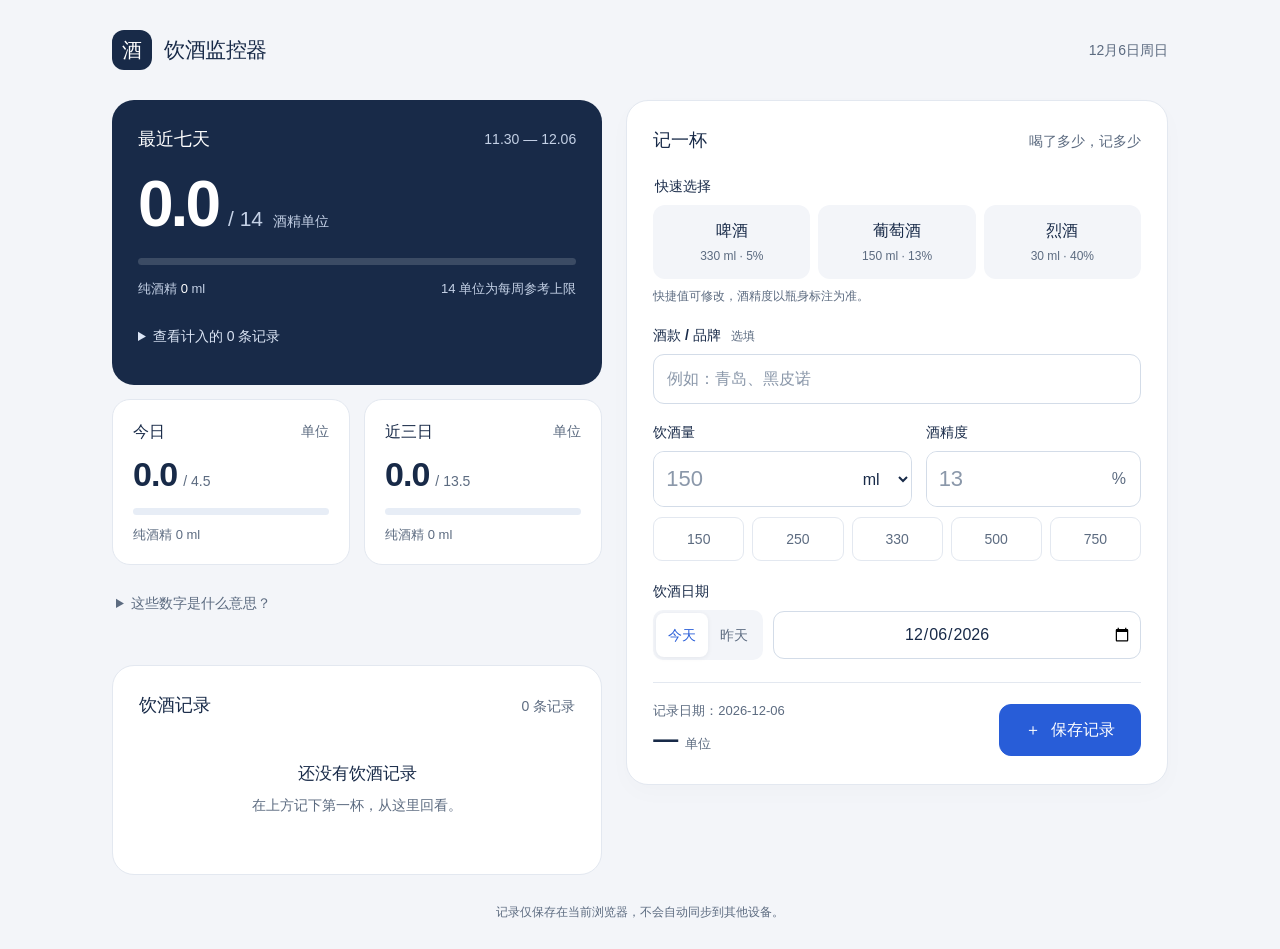
==== commit 581f9683: "Preserve selected drinking dates, refresh resumed pages, and expose rolling-week records" ====
--- a/饮酒监控器.html
+++ b/饮酒监控器.html
@@ -12,9 +12,9 @@
       content="快速记录饮酒量，查看今日、近三日与最近七天的酒精摄入。记录仅保存在当前浏览器。"
     />
     <title>饮酒监控器</title>
-    <link rel="stylesheet" href="./styles.css?v=20260907" />
-    <script src="./core.js?v=20260907" defer></script>
-    <script src="./app.js?v=20260907" defer></script>
+    <link rel="stylesheet" href="./styles.css?v=20260915" />
+    <script src="./core.js?v=20260915" defer></script>
+    <script src="./app.js?v=20260915" defer></script>
   </head>
   <body>
     <a class="skip-link" href="#drinkForm">跳到饮酒录入</a>
@@ -55,6 +55,10 @@
               ><span>14 单位为每周参考上限</span>
             </div>
             <p class="stat-warning" id="weekWarning" hidden></p>
+            <details class="week-details">
+              <summary id="weekDetailsLabel">查看计入的记录</summary>
+              <div id="weekDetailsList"></div>
+            </details>
           </section>
           <div class="small-stats">
             <section class="stat-card" aria-labelledby="todayTitle">
@@ -125,6 +129,9 @@
         <section class="form-card" aria-labelledby="formTitle">
           <div class="section-heading">
             <h2 id="formTitle">记一杯</h2>
+            <button type="button" class="btn-secondary" id="cancelEdit" hidden>
+              取消修改
+            </button>
             <span class="section-note">喝了多少，记多少</span>
           </div>
           <form id="drinkForm">
@@ -222,7 +229,7 @@
             </div>
             <div class="save-area">
               <div class="entry-preview">
-                <span>本次记录</span
+                <span id="selectedDate">记录日期</span
                 ><output id="entryUnits" for="volume volumeUnit alcohol"
                   >— <span>单位</span></output
                 >
--- a/styles.css
+++ b/styles.css
@@ -859,3 +859,25 @@
     white-space: normal;
   }
 }
+
+.week-details {
+  margin-top: 16px;
+  font-size: 14px;
+  color: #dbe5f5;
+}
+.week-details summary {
+  cursor: pointer;
+  min-height: 44px;
+  align-content: center;
+}
+.week-details p {
+  padding: 8px 0;
+  border-top: 1px solid #3b4b64;
+  overflow-wrap: anywhere;
+}
+.history-item {
+  grid-template-columns: minmax(0, 1fr);
+}
+.history-actions {
+  justify-content: flex-end;
+}
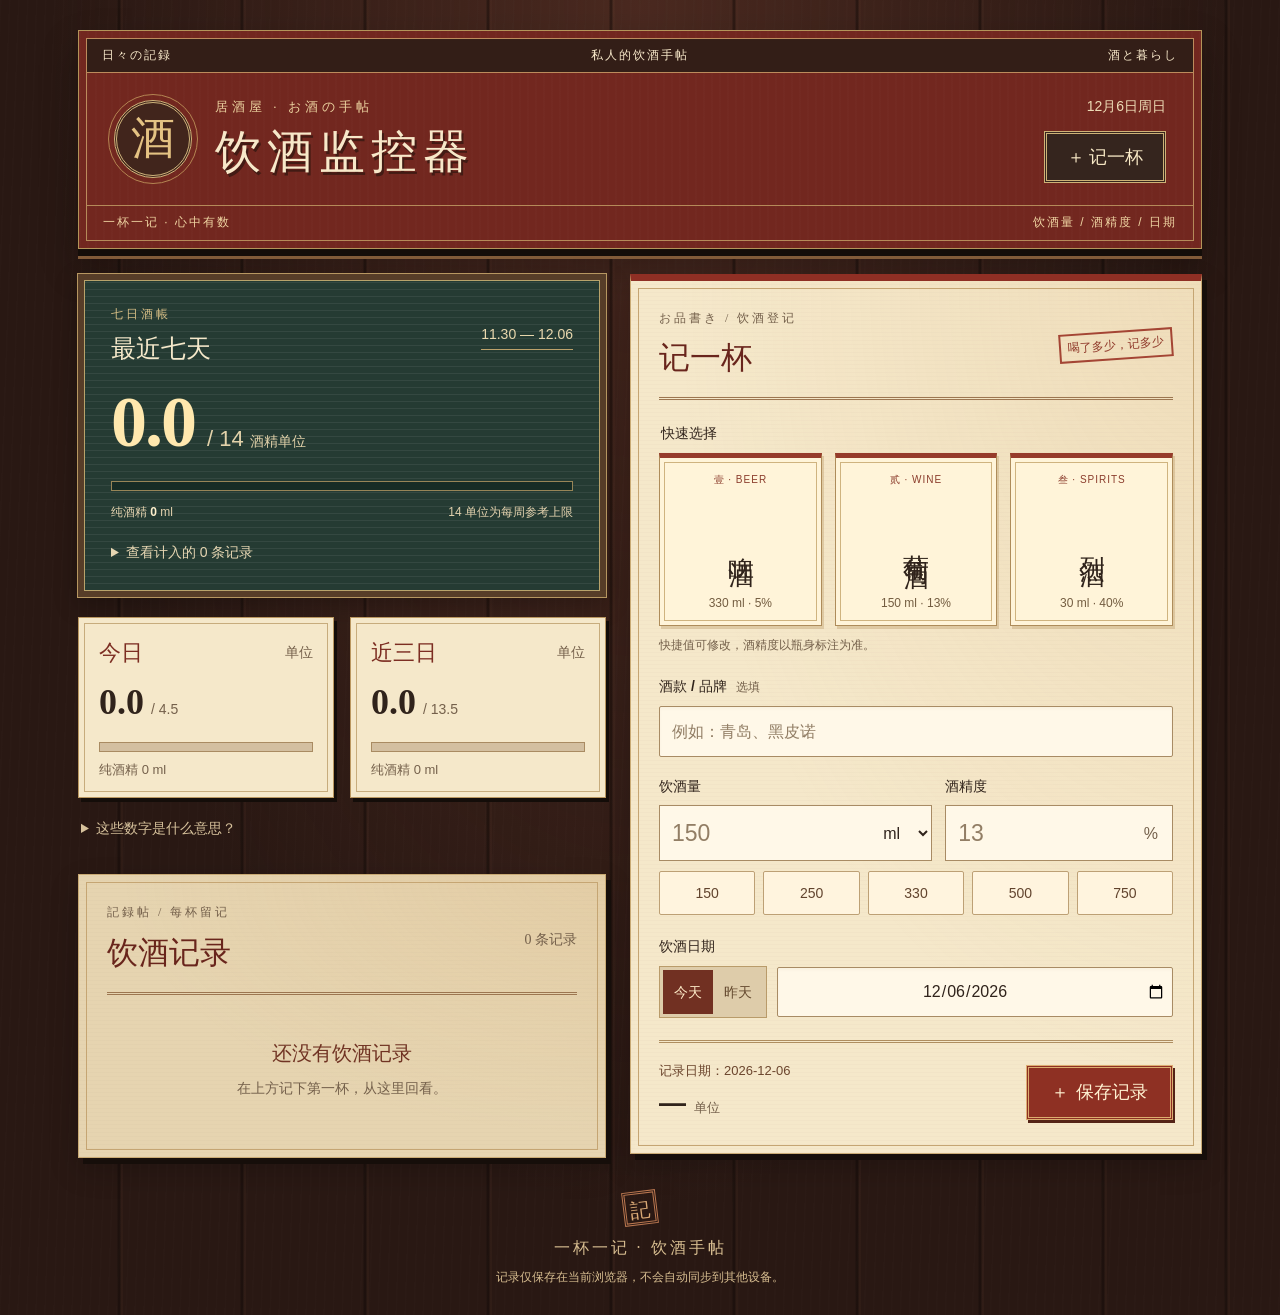
==== commit af32e318: "Restyle monitor as an izakaya ledger and put dates inside each record" ====
--- a/饮酒监控器.html
+++ b/饮酒监控器.html
@@ -6,33 +6,49 @@
       name="viewport"
       content="width=device-width, initial-scale=1, viewport-fit=cover"
     />
-    <meta name="theme-color" content="#182a48" />
+    <meta name="theme-color" content="#291813" />
     <meta
       name="description"
       content="快速记录饮酒量，查看今日、近三日与最近七天的酒精摄入。记录仅保存在当前浏览器。"
     />
     <title>饮酒监控器</title>
-    <link rel="stylesheet" href="./styles.css?v=20260915" />
-    <script src="./core.js?v=20260915" defer></script>
-    <script src="./app.js?v=20260915" defer></script>
+    <link rel="stylesheet" href="./styles.css?v=20260915-izakaya" />
+    <script src="./core.js?v=20260915-izakaya" defer></script>
+    <script src="./app.js?v=20260915-izakaya" defer></script>
   </head>
   <body>
     <a class="skip-link" href="#drinkForm">跳到饮酒录入</a>
     <div class="container">
       <header class="app-header">
-        <div class="brand">
-          <span class="brand-mark" aria-hidden="true">酒</span>
-          <h1>饮酒监控器</h1>
+        <div class="header-kicker">
+          <span lang="ja">日々の記録</span><span>私人的饮酒手帖</span
+          ><span lang="ja">酒と暮らし</span>
         </div>
-        <span id="headerDate" class="header-date"></span>
-        <a class="quick-entry" href="#formTitle">＋ 记一杯</a>
+        <div class="header-main">
+          <div class="brand">
+            <span class="brand-mark" aria-hidden="true">酒</span>
+            <div>
+              <p class="brand-overline" lang="ja">居酒屋 · お酒の手帖</p>
+              <h1>饮酒监控器</h1>
+            </div>
+          </div>
+          <div class="header-tools">
+            <span id="headerDate" class="header-date"></span
+            ><a class="quick-entry" href="#formTitle">＋ 记一杯</a>
+          </div>
+        </div>
+        <div class="header-bottom">
+          <span>一杯一记 · 心中有数</span><span>饮酒量 / 酒精度 / 日期</span>
+        </div>
       </header>
       <div id="storageError" class="error-banner" role="alert" hidden></div>
       <main class="workspace">
         <section class="overview" aria-label="饮酒概览">
           <section class="week-card" aria-labelledby="weekTitle">
             <div class="card-heading">
-              <h2 id="weekTitle">最近七天</h2>
+              <h2 id="weekTitle">
+                <small class="section-kicker">七日酒帳</small>最近七天
+              </h2>
               <span id="weekRange" class="date-range"></span>
             </div>
             <div class="week-total">
@@ -128,7 +144,10 @@
         </section>
         <section class="form-card" aria-labelledby="formTitle">
           <div class="section-heading">
-            <h2 id="formTitle">记一杯</h2>
+            <div>
+              <span class="section-kicker" lang="ja">お品書き / 饮酒登记</span>
+              <h2 id="formTitle">记一杯</h2>
+            </div>
             <button type="button" class="btn-secondary" id="cancelEdit" hidden>
               取消修改
             </button>
@@ -139,13 +158,16 @@
               <legend>快速选择</legend>
               <div class="preset-grid" id="presets">
                 <button type="button" class="preset" data-preset="beer">
-                  <strong>啤酒</strong><span>330 ml · 5%</span>
+                  <span class="menu-index" aria-hidden="true">壹 · BEER</span
+                  ><strong>啤酒</strong><span>330 ml · 5%</span>
                 </button>
                 <button type="button" class="preset" data-preset="wine">
-                  <strong>葡萄酒</strong><span>150 ml · 13%</span>
+                  <span class="menu-index" aria-hidden="true">贰 · WINE</span
+                  ><strong>葡萄酒</strong><span>150 ml · 13%</span>
                 </button>
                 <button type="button" class="preset" data-preset="spirit">
-                  <strong>烈酒</strong><span>30 ml · 40%</span>
+                  <span class="menu-index" aria-hidden="true">叁 · SPIRITS</span
+                  ><strong>烈酒</strong><span>30 ml · 40%</span>
                 </button>
               </div>
               <p class="field-hint">快捷值可修改，酒精度以瓶身标注为准。</p>
@@ -243,7 +265,10 @@
         </section>
         <section class="history-card" aria-labelledby="historyTitle">
           <div class="section-heading">
-            <h2 id="historyTitle">饮酒记录</h2>
+            <div>
+              <span class="section-kicker" lang="ja">記録帖 / 每杯留记</span>
+              <h2 id="historyTitle">饮酒记录</h2>
+            </div>
             <span id="historyCount" class="section-note">0 条记录</span>
           </div>
           <div id="historyList"></div>
@@ -257,7 +282,11 @@
           </button>
         </section>
       </main>
-      <footer>记录仅保存在当前浏览器，不会自动同步到其他设备。</footer>
+      <footer>
+        <span class="footer-seal" aria-hidden="true">記</span>
+        <p>一杯一记 · 饮酒手帖</p>
+        <p>记录仅保存在当前浏览器，不会自动同步到其他设备。</p>
+      </footer>
     </div>
     <div class="toast" id="toast" role="status" hidden>
       <span id="toastText"></span
--- a/styles.css
+++ b/styles.css
@@ -1,18 +1,19 @@
 :root {
   color-scheme: light;
-  --ink: #182a48;
-  --muted: #5c6b80;
-  --blue: #285dd8;
-  --line: #e3e8f0;
-  --bg: #f3f5f9;
-  --orange: #ffbe6a;
-  --danger: #b43536;
-  --radius: 22px;
+  --ink: #30231b;
+  --muted: #74604b;
+  --red: #962f23;
+  --gold: #c6a15b;
+  --paper: #f5e8ca;
+  --line: #c9b28c;
+  --danger: #9b231b;
+  --serif:
+    "Yu Mincho", "Hiragino Mincho ProN", "Songti SC", "Noto Serif CJK SC", serif;
   font-family:
-    -apple-system, BlinkMacSystemFont, "Segoe UI", "PingFang SC",
-    "Microsoft YaHei", sans-serif;
+    -apple-system, BlinkMacSystemFont, "PingFang SC", "Microsoft YaHei",
+    sans-serif;
+  background: #291813;
   color: var(--ink);
-  background: var(--bg);
   font-synthesis: none;
 }
 * {
@@ -21,7 +22,16 @@
 body {
   margin: 0;
   font-size: 16px;
-  line-height: 1.5;
+  line-height: 1.6;
+  background:
+    repeating-linear-gradient(
+      90deg,
+      transparent 0 117px,
+      #10090670 118px 120px,
+      #6a42321a 121px 123px
+    ),
+    repeating-linear-gradient(92deg, #ffffff02 0 1px, transparent 2px 9px),
+    radial-gradient(ellipse at 50% 0, #6a392b80, transparent 65%), #291813;
 }
 button,
 input,
@@ -38,40 +48,35 @@
 button {
   cursor: pointer;
   touch-action: manipulation;
+  transition:
+    background 0.16s,
+    box-shadow 0.16s;
 }
 button:disabled {
+  opacity: 0.55;
   cursor: not-allowed;
-  opacity: 0.55;
-}
-button {
-  transition:
-    background 0.15s,
-    border-color 0.15s,
-    transform 0.15s;
-}
-button:active {
-  transform: translateY(1px);
 }
 :focus-visible {
-  outline: 3px solid #5489f1;
-  outline-offset: 3px;
+  outline: 3px solid #bc7322;
+  outline-offset: 4px;
 }
 a {
-  color: var(--blue);
+  color: var(--red);
 }
 h1,
 h2,
+h3,
 p {
   margin: 0;
 }
-h1 {
-  font-size: 21px;
-  font-weight: 750;
-  letter-spacing: -0.5px;
+h1,
+h2,
+h3 {
+  font-family: var(--serif);
 }
 h2 {
-  font-size: 18px;
-  font-weight: 700;
+  font-size: 25px;
+  font-weight: 800;
 }
 strong,
 b,
@@ -82,40 +87,117 @@
   display: none !important;
 }
 .container {
-  max-width: 1120px;
+  max-width: 1200px;
   margin: auto;
-  padding: 0 32px;
+  padding: 30px 38px 0;
 }
 .app-header {
-  display: flex;
-  align-items: center;
+  color: #f7e8c9;
+  margin-bottom: 25px;
+  border: 1px solid #b39459;
+  padding: 7px;
+  background:
+    repeating-linear-gradient(90deg, #ffffff03 0 2px, transparent 2px 8px),
+    #72271f;
+  box-shadow:
+    0 7px 0 #140d09,
+    0 10px 0 #825b39,
+    0 18px 35px #0004;
+  position: relative;
+}
+.header-kicker {
+  display: flex;
+  justify-content: space-between;
+  flex-wrap: wrap;
+  gap: 8px;
+  padding: 7px 15px;
+  border: 1px solid #bc8b5c;
+  font-size: 12px;
+  letter-spacing: 2px;
+  background: #331e17;
+}
+.header-main {
+  display: flex;
   justify-content: space-between;
   gap: 16px;
-  padding: 30px 0;
+  align-items: center;
+  padding: 22px 27px;
+  border-left: 1px solid #bc8b5c;
+  border-right: 1px solid #bc8b5c;
 }
 .brand {
   display: flex;
   align-items: center;
-  gap: 12px;
+  gap: 23px;
+  min-width: 0;
 }
 .brand-mark {
   display: grid;
   place-items: center;
-  background: var(--ink);
-  color: white;
-  width: 40px;
-  height: 40px;
-  border-radius: 12px;
-  font-weight: 650;
-  font-size: 20px;
+  width: 78px;
+  height: 78px;
+  flex-shrink: 0;
+  border: 3px double #cfb47b;
+  border-radius: 50%;
+  font-family: var(--serif);
+  font-size: 44px;
+  background: #41251c;
+  color: #e4c283;
+  outline: 1px solid #b48552;
+  outline-offset: 5px;
+}
+.brand-overline {
+  font-family: var(--serif);
+  font-size: 13px;
+  letter-spacing: 4px;
+  color: #ecd3a0;
+  margin-bottom: 4px;
+}
+h1 {
+  font-size: 46px;
+  font-weight: 900;
+  letter-spacing: 6px;
+  line-height: 1.3;
+  text-shadow: 2px 3px #421b14;
+}
+.header-tools {
+  display: flex;
+  flex-direction: column;
+  align-items: flex-end;
+  gap: 13px;
+  flex-shrink: 0;
 }
 .header-date {
-  color: var(--muted);
-  font-size: 14px;
+  font-size: 14px;
+  color: #eddcb6;
+}
+.quick-entry {
+  display: inline-flex;
+  align-items: center;
+  justify-content: center;
+  min-height: 46px;
+  padding: 9px 20px;
+  border: 3px double #ceb276;
+  color: #f8e9c6;
+  background: #35251e;
+  font-family: var(--serif);
+  font-size: 18px;
+  text-decoration: none;
+}
+.header-bottom {
+  display: flex;
+  flex-wrap: wrap;
+  justify-content: space-between;
+  gap: 8px;
+  padding: 7px 16px;
+  border: 1px solid #b58a59;
+  font-size: 12px;
+  letter-spacing: 2px;
+  color: #efd4a2;
 }
 .workspace {
   display: grid;
-  grid-template-columns: minmax(0, 0.95fr) minmax(0, 1.05fr);
+  grid-template-columns: minmax(0, 0.96fr) minmax(0, 1.04fr);
   gap: 24px;
   align-items: start;
 }
@@ -123,106 +205,171 @@
   min-width: 0;
 }
 .week-card {
-  background: var(--ink);
-  color: white;
-  border-radius: var(--radius);
-  padding: 26px;
+  position: relative;
+  background:
+    repeating-linear-gradient(0deg, #fff1 0 1px, transparent 1px 7px), #253b33;
+  color: var(--paper);
+  padding: 25px 27px 17px;
+  border: 6px solid #573d28;
+  outline: 1px solid #b79761;
+  box-shadow:
+    inset 0 0 0 1px #b8a36b,
+    0 8px 22px #0004;
 }
 .card-heading {
   display: flex;
   justify-content: space-between;
   align-items: center;
-  gap: 8px;
+  gap: 10px;
 }
 .card-heading > span {
   font-size: 14px;
   color: var(--muted);
 }
+.section-kicker {
+  display: block;
+  font-family: var(--serif);
+  font-size: 12px;
+  font-weight: 500;
+  letter-spacing: 3px;
+  color: var(--muted);
+  margin-bottom: 5px;
+}
+.week-card .section-kicker {
+  color: #d6be86;
+}
 .week-card .date-range {
-  color: #c4d1e6;
+  color: #ead9af;
+  font-size: 14px;
+  border-bottom: 1px solid #bca26b;
+  padding-bottom: 4px;
+  white-space: nowrap;
 }
 .week-total {
   display: flex;
+  align-items: baseline;
   flex-wrap: wrap;
-  align-items: baseline;
-  gap: 10px;
-  margin: 16px 0 19px;
+  gap: 12px;
+  margin: 12px 0 17px;
 }
 .week-total strong {
-  font-size: 64px;
-  font-weight: 650;
-  line-height: 1.1;
-  letter-spacing: -3px;
+  font-family: var(--serif);
+  font-size: 72px;
+  line-height: 1.15;
+  font-weight: 700;
+  letter-spacing: -2px;
+  color: #ffe8ae;
 }
 .week-total > span {
-  font-size: 21px;
-  color: #c4d1e6;
+  color: #e2d2aa;
+  font-size: 22px;
 }
 .unit-label {
   font-size: 14px;
-  margin-left: 4px;
 }
 .meter {
-  height: 7px;
+  height: 10px;
+  background: #d3bfa0;
+  border: 1px solid #a98b62;
   overflow: hidden;
-  border-radius: 10px;
-  background: #e7edf6;
 }
 .meter > span {
   display: block;
+  height: 100%;
   width: 0;
-  height: 100%;
-  background: var(--blue);
-  border-radius: inherit;
+  background: var(--red);
   transition: width 0.3s;
 }
 .week-card .meter {
-  background: #3b4b64;
+  background: #172c25;
+  border-color: #978557;
 }
 .week-card .meter > span {
-  background: var(--orange);
+  background: repeating-linear-gradient(
+    90deg,
+    #d9bb73 0 12px,
+    #b18a48 12px 14px
+  );
 }
 .week-foot {
   display: flex;
+  justify-content: space-between;
   flex-wrap: wrap;
-  justify-content: space-between;
   gap: 6px;
-  margin-top: 14px;
-  font-size: 13px;
-  color: #c4d1e6;
+  margin-top: 12px;
+  color: #e3d2ae;
+  font-size: 12px;
 }
 .week-foot b {
-  font-weight: 500;
-  color: white;
+  color: #fff0cd;
+}
+.stat-warning {
+  font-size: 14px;
+  margin-top: 12px;
+  color: var(--danger);
+  font-weight: 600;
+}
+.week-card .stat-warning {
+  color: #ffd195;
+}
+.meter.caution > span {
+  background: #a76b1f;
+}
+.meter.danger > span {
+  background: #a32921;
+}
+.week-card .meter.danger > span {
+  background: #ffb0a1;
+}
+.week-details {
+  color: #e6d6b2;
+  font-size: 14px;
+  margin-top: 8px;
+}
+.week-details summary {
+  cursor: pointer;
+  min-height: 44px;
+  align-content: center;
+}
+.week-details p {
+  padding: 8px 0;
+  border-top: 1px dashed #aa986a;
+  overflow-wrap: anywhere;
 }
 .small-stats {
   display: grid;
   grid-template-columns: repeat(2, minmax(0, 1fr));
-  gap: 14px;
-  margin-top: 14px;
+  gap: 16px;
+  margin-top: 20px;
 }
 .stat-card {
-  padding: 20px;
-  background: white;
-  border: 1px solid var(--line);
-  border-radius: 18px;
-  min-width: 0;
+  background: var(--paper);
+  padding: 17px 20px;
+  border: 1px solid #ba9760;
+  position: relative;
+  box-shadow: 3px 4px 0 #140d09;
+}
+.stat-card::before {
+  content: "";
+  position: absolute;
+  inset: 5px;
+  border: 1px solid #c7ac7d;
+  pointer-events: none;
 }
 .stat-card h2 {
-  font-size: 16px;
+  font-size: 22px;
+  color: #7c2d22;
 }
 .small-total {
   display: flex;
   flex-wrap: wrap;
   align-items: baseline;
-  gap: 6px;
-  margin: 10px 0 13px;
+  gap: 7px;
+  margin: 4px 0 10px;
 }
 .small-total strong {
-  font-size: 34px;
-  line-height: 1.2;
-  font-weight: 650;
-  letter-spacing: -1px;
+  font-size: 36px;
+  font-family: var(--serif);
 }
 .small-total > span {
   font-size: 14px;
@@ -230,123 +377,156 @@
 }
 .stat-detail {
   font-size: 13px;
+  margin-top: 8px;
   color: var(--muted);
-  margin-top: 10px;
-}
-.stat-warning {
-  font-size: 14px;
-  color: var(--danger);
-  margin-top: 12px;
-}
-.week-card .stat-warning {
-  color: #ffcb93;
-}
-.meter.caution > span {
-  background: #b77315;
-}
-.meter.danger > span {
-  background: var(--danger);
-}
-.week-card .meter.danger > span {
-  background: #ffa99c;
 }
 .guide {
-  margin: 16px 4px;
-  color: var(--muted);
+  color: #d7c29c;
+  padding: 8px 3px 0;
   font-size: 14px;
 }
 .guide summary {
   cursor: pointer;
   min-height: 44px;
-  display: list-item;
   align-content: center;
 }
 .guide p {
   margin: 10px 0;
-  line-height: 1.8;
 }
 .guide a {
   display: inline-block;
-  margin-bottom: 8px;
+  color: #efc98a;
+  padding-bottom: 10px;
 }
 .form-card,
 .history-card {
-  background: white;
-  border: 1px solid var(--line);
-  border-radius: var(--radius);
-  padding: 26px;
   min-width: 0;
+  padding: 28px;
+  border: 1px solid #c9aa74;
+  background:
+    radial-gradient(ellipse at 100% 0, #d9b47e35, transparent 65%),
+    repeating-linear-gradient(0deg, #60422305 0 1px, transparent 1px 4px),
+    var(--paper);
+  box-shadow:
+    5px 6px 0 #160e0a,
+    0 12px 28px #0003;
+  position: relative;
+}
+.form-card::before,
+.history-card::before {
+  content: "";
+  position: absolute;
+  inset: 7px;
+  border: 1px solid #c5a573;
+  pointer-events: none;
 }
 .form-card {
   grid-column: 2;
-  grid-row: 1 / 3;
-  box-shadow: 0 8px 24px #182a4805;
+  grid-row: 1/3;
+  border-top: 7px solid #8f2f24;
+  scroll-margin-top: 18px;
 }
 .section-heading {
   display: flex;
+  flex-wrap: wrap;
+  align-items: center;
   justify-content: space-between;
-  align-items: baseline;
-  gap: 12px;
+  gap: 10px;
+  padding-bottom: 15px;
+  border-bottom: 3px double #9c7650;
   margin-bottom: 22px;
 }
+.section-heading h2 {
+  font-size: 31px;
+  color: #69251c;
+}
 .section-note {
-  font-size: 14px;
+  font-family: var(--serif);
   color: var(--muted);
+  font-size: 14px;
+}
+.form-card .section-note {
+  border: 2px solid #a44534;
+  color: #913b2c;
+  font-size: 12px;
+  padding: 3px 7px;
+  transform: rotate(-4deg);
 }
 .preset-field {
+  border: 0;
   padding: 0;
-  border: 0;
   margin: 0 0 20px;
   min-width: 0;
 }
 .preset-field legend,
 .field-label,
 .form-group label {
-  font-size: 14px;
-  font-weight: 600;
   display: block;
+  font-size: 14px;
+  font-weight: 650;
   margin-bottom: 8px;
 }
 .preset-grid {
   display: grid;
   grid-template-columns: repeat(3, minmax(0, 1fr));
-  gap: 8px;
+  gap: 13px;
 }
 .preset {
-  background: var(--bg);
-  border: 1px solid transparent;
-  border-radius: 12px;
-  padding: 13px 4px;
   color: var(--ink);
-  text-align: center;
+  background: #fff4d9;
+  border: 1px solid #ae8c5a;
+  border-top: 5px solid #963b2b;
   min-width: 0;
+  padding: 10px 5px 12px;
+  box-shadow: 2px 3px 0 #ac87514d;
+  position: relative;
+}
+.preset::after {
+  content: "";
+  position: absolute;
+  inset: 4px;
+  border: 1px solid #cfb37f;
+  pointer-events: none;
 }
 .preset strong {
   display: block;
-  font-size: 16px;
-  font-weight: 650;
+  font-family: var(--serif);
+  font-weight: 900;
+  font-size: 26px;
+  writing-mode: vertical-rl;
+  margin: 10px auto;
+  min-height: 86px;
+  letter-spacing: 5px;
 }
 .preset span {
   display: block;
   font-size: 12px;
+  margin-top: 4px;
+  color: #735c40;
+}
+.preset .menu-index {
+  font-size: 10px;
+  letter-spacing: 1px;
+  color: #8b3c2c;
+}
+.preset[aria-pressed="true"] {
+  background: #822e23;
+  border-color: #68251d;
+}
+.preset[aria-pressed="true"] strong,
+.preset[aria-pressed="true"] span {
+  color: #ffedc5;
+}
+.preset[aria-pressed="true"]::after {
+  border-color: #c29463;
+}
+.field-hint {
   color: var(--muted);
-  margin-top: 4px;
-  white-space: nowrap;
-}
-.preset[aria-pressed="true"] {
-  border-color: var(--blue);
-  background: #edf3ff;
-}
-.preset[aria-pressed="true"] strong {
-  color: var(--blue);
-}
-.field-hint {
   font-size: 12px;
-  color: var(--muted);
-  margin-top: 8px;
+  margin-top: 10px;
 }
 .recent-section {
-  margin-bottom: 18px;
+  margin-bottom: 19px;
 }
 .chips {
   display: flex;
@@ -354,89 +534,83 @@
   gap: 8px;
 }
 .chips button {
+  background: #fff4de;
+  border: 1px solid #bda075;
+  border-radius: 2px;
+  color: #61432d;
   min-height: 44px;
-  border-radius: 9px;
-  border: 1px solid var(--line);
-  background: white;
   padding: 6px 12px;
-  color: var(--muted);
   font-size: 14px;
   max-width: 100%;
   overflow-wrap: anywhere;
 }
 .chips button[aria-pressed="true"] {
-  background: #edf3ff;
-  border-color: #9fbaf1;
-  color: #214cab;
+  background: #783022;
+  color: #ffebc4;
+  border-color: #783022;
 }
 .form-group {
   min-width: 0;
   margin-bottom: 18px;
 }
 .optional {
+  font-size: 12px;
   font-weight: 400;
   color: var(--muted);
-  font-size: 12px;
-  margin-left: 6px;
+  margin-left: 5px;
 }
 input,
 select {
+  min-width: 0;
   max-width: 100%;
-  min-width: 0;
-  color: var(--ink);
-  background: white;
-}
-input {
-  border: 1px solid #d3dce8;
-  border-radius: 11px;
-  padding: 12px 13px;
-  width: 100%;
-  min-height: 49px;
-  font-size: 16px;
-}
-input::placeholder {
-  color: #8b98aa;
-}
-input:focus {
-  border-color: var(--blue);
+  background: #fff8e8;
+  color: #30231b;
 }
 .input-grid {
   display: grid;
   grid-template-columns: 1.2fr 1fr;
-  gap: 14px;
+  gap: 13px;
 }
 .input-grid .form-group {
   margin-bottom: 0;
 }
+input {
+  width: 100%;
+  border: 1px solid #a88b64;
+  border-radius: 2px;
+  padding: 12px;
+  min-height: 49px;
+  font-size: 16px;
+  box-shadow: inset 0 2px 3px #53331409;
+}
+input::placeholder {
+  color: #927e65;
+}
 .input-with-unit {
   display: flex;
-  border: 1px solid #d3dce8;
-  border-radius: 11px;
-  overflow: hidden;
   align-items: center;
+  border: 1px solid #a88b64;
+  background: #fff8e8;
 }
 .input-with-unit:focus-within {
-  border-color: var(--blue);
-  outline: 2px solid #285dd829;
-  outline-offset: 1px;
+  outline: 2px solid #a35430;
+  outline-offset: 2px;
 }
 .input-with-unit input {
   border: 0;
-  border-radius: 0;
+  width: 100%;
   min-width: 0;
-  width: 100%;
+  height: 54px;
+  font-size: 23px;
   outline: none;
-  font-size: 22px;
-  padding: 10px 12px;
-  height: 54px;
-  font-variant-numeric: tabular-nums;
+  box-shadow: none;
 }
 .input-with-unit select {
+  flex: 0 0 57px;
   border: 0;
-  padding: 10px 5px;
-  flex: 0 0 57px;
   min-height: 48px;
   font-size: 16px;
+  padding: 8px 5px;
 }
 .input-suffix {
   padding-right: 14px;
@@ -452,35 +626,32 @@
 }
 .date-row {
   display: flex;
+  align-items: center;
   gap: 10px;
-  align-items: center;
 }
 .date-shortcuts {
   display: flex;
   padding: 3px;
-  border-radius: 10px;
-  background: var(--bg);
   flex-shrink: 0;
+  background: #deccaa;
+  border: 1px solid #b99b6a;
 }
 .date-shortcuts button {
   border: 0;
-  background: none;
-  border-radius: 8px;
-  padding: 9px 12px;
-  color: var(--muted);
-  font-size: 14px;
   min-height: 44px;
+  padding: 8px 11px;
+  font-size: 14px;
+  background: transparent;
+  color: #63482e;
 }
 .date-shortcuts button[aria-pressed="true"] {
-  background: white;
-  color: var(--blue);
-  box-shadow: 0 1px 5px #182a4812;
+  background: #713022;
+  color: #ffedca;
 }
 .date-row input {
   flex: 1;
   width: 0;
-  padding: 10px 8px;
-  min-height: 48px;
+  padding: 10px 6px;
   text-align: center;
 }
 .date-row input::-webkit-date-and-time-value {
@@ -489,24 +660,24 @@
 .save-area {
   display: flex;
   align-items: center;
-  gap: 16px;
-  border-top: 1px solid var(--line);
+  gap: 12px;
   padding-top: 18px;
   margin-top: 22px;
+  border-top: 3px double #ae8d60;
 }
 .entry-preview {
   flex: 1;
   min-width: 0;
 }
 .entry-preview > span {
-  color: var(--muted);
   font-size: 13px;
   display: block;
+  color: #6b452d;
 }
 .entry-preview output {
   display: block;
-  font-size: 25px;
-  font-weight: 650;
+  font-size: 27px;
+  font-weight: 700;
   overflow-wrap: anywhere;
 }
 .entry-preview output span {
@@ -515,369 +686,400 @@
   color: var(--muted);
 }
 .btn-primary {
-  background: var(--blue);
-  border: 1px solid var(--blue);
-  color: white;
-  border-radius: 12px;
-  min-height: 52px;
-  padding: 12px 25px;
-  font-weight: 650;
+  border: 3px double #dcad70;
+  background: #8e3023;
+  color: #fff1d1;
+  min-height: 54px;
+  padding: 10px 22px;
+  font-family: var(--serif);
+  font-weight: 800;
+  font-size: 18px;
   white-space: nowrap;
+  box-shadow: 2px 3px 0 #542316;
 }
 .btn-primary span {
-  margin-right: 6px;
+  margin-right: 3px;
 }
 .form-error {
-  font-size: 14px;
   color: var(--danger);
-  margin-top: 14px;
+  font-size: 14px;
+  margin-top: 12px;
 }
 .history-card {
   grid-column: 1;
   grid-row: 2;
-  margin-top: 0;
+  background-color: #e6d4b0;
 }
 .history-card .section-heading {
-  margin-bottom: 16px;
+  margin-bottom: 18px;
 }
 .history-group + .history-group {
-  margin-top: 22px;
-}
-.history-date-heading {
-  display: flex;
-  align-items: center;
-  justify-content: space-between;
+  margin-top: 16px;
+}
+.history-item {
+  padding: 17px;
+  margin-bottom: 14px;
+  border: 1px solid #b89b6f;
+  border-left: 5px solid #8d3e2b;
+  background: #fff3d9;
+  box-shadow: 2px 3px 0 #9f7f4540;
+}
+.record-date {
+  display: block;
+  font-size: 14px;
+  font-weight: 700;
+  color: #74291e;
+  padding-bottom: 9px;
+  margin-bottom: 10px;
+  border-bottom: 1px dashed #bba17a;
+}
+.history-brand {
+  font-family: var(--serif);
+  font-size: 21px;
+  font-weight: 800;
+  overflow-wrap: anywhere;
+}
+.history-details {
+  color: #6b5841;
+  font-size: 14px;
+  margin-top: 5px;
+}
+.history-actions {
+  display: flex;
+  flex-wrap: wrap;
+  justify-content: flex-end;
   gap: 8px;
-  font-size: 13px;
+  margin-top: 14px;
+  padding-top: 10px;
+  border-top: 1px solid #dfcbae;
+}
+.history-actions button {
+  min-height: 44px;
+  font-size: 14px;
+  background: #f2dfbb;
+  color: #703323;
+  border: 1px solid #bea072;
+  padding: 7px 11px;
+}
+.history-actions .btn-delete {
+  min-width: 44px;
+  font-size: 22px;
+  color: #78382a;
+}
+.empty-message {
+  padding: 24px 5px 30px;
+  text-align: center;
+  font-size: 14px;
   color: var(--muted);
-  font-weight: 500;
-  margin: 0;
-  padding: 0 0 8px;
-  border-bottom: 1px solid var(--line);
-}
-.history-item {
-  display: grid;
-  grid-template-columns: minmax(0, 1fr) auto;
-  gap: 10px;
-  align-items: center;
-  padding: 14px 0;
-  border-bottom: 1px solid #eff2f7;
-}
-.history-item:last-child {
-  border-bottom: 0;
-}
-.history-brand {
-  font-size: 15px;
-  font-weight: 650;
-  overflow-wrap: anywhere;
-}
-.history-details {
-  font-size: 13px;
-  color: var(--muted);
-  margin-top: 4px;
-}
-.history-actions {
-  display: flex;
-  align-items: center;
-  gap: 3px;
-}
-.history-actions button {
-  background: transparent;
-  border: 0;
-  border-radius: 8px;
-  font-size: 14px;
-  min-height: 44px;
-  padding: 8px;
-  color: var(--blue);
-}
-.history-actions .btn-delete {
-  color: var(--muted);
-  font-size: 22px;
-  min-width: 44px;
-}
-.empty-message {
-  padding: 26px 0 32px;
-  text-align: center;
-  color: var(--muted);
-  font-size: 14px;
 }
 .empty-message strong {
   display: block;
-  font-size: 17px;
-  color: var(--ink);
-  font-weight: 600;
   margin-bottom: 8px;
+  font-family: var(--serif);
+  font-size: 20px;
+  color: #703323;
 }
 .btn-secondary {
-  background: var(--bg);
-  border: 1px solid var(--line);
-  border-radius: 10px;
-  color: var(--ink);
+  background: #e9d6b2;
+  border: 1px solid #a98a5d;
+  color: #613d24;
   min-height: 44px;
-  padding: 10px 16px;
+  padding: 9px 14px;
+  font-size: 14px;
 }
 .show-more {
   width: 100%;
-  margin-top: 12px;
 }
 footer {
-  color: var(--muted);
+  color: #d7bd90;
+  text-align: center;
+  padding: 33px 0 max(28px, env(safe-area-inset-bottom));
   font-size: 12px;
-  text-align: center;
-  padding: 28px 0 max(28px, env(safe-area-inset-bottom));
+}
+footer p:first-of-type {
+  font-family: var(--serif);
+  font-size: 16px;
+  letter-spacing: 3px;
+  margin: 10px 0 7px;
+}
+.footer-seal {
+  display: inline-grid;
+  place-items: center;
+  width: 34px;
+  height: 34px;
+  border: 3px double #ba7750;
+  color: #daaa76;
+  font-family: var(--serif);
+  font-size: 20px;
+  transform: rotate(-7deg);
 }
 .error-banner {
+  background: #fff0d8;
+  color: #942a20;
+  border: 2px solid #a54934;
   padding: 16px;
-  border: 1px solid #f0bdbe;
-  background: #fff1f1;
-  border-radius: 12px;
   margin-bottom: 20px;
-  color: #9e2526;
   overflow-wrap: anywhere;
 }
 .toast {
   position: fixed;
   z-index: 10;
-  bottom: max(24px, env(safe-area-inset-bottom));
+  bottom: max(20px, env(safe-area-inset-bottom));
   left: 50%;
   transform: translateX(-50%);
   display: flex;
   align-items: center;
-  gap: 14px;
-  padding: 10px 12px 10px 20px;
-  border-radius: 14px;
-  background: #182a48;
-  color: white;
-  box-shadow: 0 8px 35px #182a4830;
-  max-width: calc(100% - 28px);
+  gap: 12px;
   width: max-content;
+  max-width: calc(100% - 24px);
+  padding: 10px 13px 10px 18px;
+  background: #37261b;
+  color: #fff0cd;
+  border: 3px double #d3ad6b;
+  box-shadow: 0 7px 28px #0005;
   font-size: 14px;
 }
 .toast button {
+  background: transparent;
+  color: #f2c17e;
+  border: 0;
   min-height: 44px;
-  border: 0;
-  background: none;
-  color: #ffcf8d;
-  padding: 8px;
-  font-weight: 600;
+  padding: 7px;
+  font-weight: 650;
   flex-shrink: 0;
 }
 .toast #closeToast {
-  color: #d7dfec;
   font-size: 22px;
 }
 .skip-link {
   position: absolute;
-  left: 16px;
   top: -100px;
-  background: white;
+  left: 15px;
+  z-index: 20;
+  background: var(--paper);
   padding: 12px;
-  z-index: 20;
 }
 .skip-link:focus {
   top: 12px;
 }
+#formTitle {
+  scroll-margin-top: 24px;
+}
 @media (hover: hover) {
-  .preset:hover,
   .chips button:hover,
+  .history-actions button:hover,
   .btn-secondary:hover {
-    background: #edf3ff;
-    border-color: #acc5f5;
+    background: #d9ba84;
+    color: #422916;
+  }
+  .preset:hover {
+    box-shadow: 3px 5px 0 #926b3c70;
   }
   .btn-primary:hover {
-    background: #194aba;
-  }
-  .history-actions button:hover {
-    background: var(--bg);
+    background: #6f241b;
+  }
+  .quick-entry:hover {
+    background: #533626;
   }
 }
 @media (max-width: 800px) {
   .container {
-    max-width: 580px;
-    padding: 0 18px;
+    max-width: 600px;
+    padding: 16px 16px 0;
   }
   .app-header {
-    padding: 22px 0;
+    margin-bottom: 22px;
+  }
+  .header-kicker {
+    padding: 6px 9px;
+    letter-spacing: 1px;
+    font-size: 10px;
+  }
+  .header-kicker span:nth-child(2) {
+    display: none;
+  }
+  .header-main {
+    padding: 18px 13px;
+    gap: 10px;
+    flex-wrap: wrap;
+  }
+  .brand {
+    gap: 16px;
+  }
+  .brand-mark {
+    width: 52px;
+    height: 52px;
+    font-size: 32px;
+    outline-offset: 3px;
+  }
+  .brand-overline {
+    font-size: 11px;
+    letter-spacing: 2px;
+  }
+  h1 {
+    font-size: 32px;
+    letter-spacing: 3px;
+  }
+  .header-tools {
+    flex-direction: row;
+    justify-content: space-between;
+    align-items: center;
+    width: 100%;
+    gap: 10px;
+    padding-top: 8px;
+  }
+  .header-date {
+    font-size: 12px;
+  }
+  .quick-entry {
+    font-size: 15px;
+    padding: 6px 15px;
+    min-height: 44px;
+  }
+  .header-bottom {
+    font-size: 10px;
+    letter-spacing: 1px;
+    padding: 6px 9px;
   }
   .workspace {
     display: flex;
     flex-direction: column;
-    gap: 18px;
+    gap: 20px;
   }
   .workspace > section {
     width: 100%;
   }
   .week-card {
-    padding: 20px 22px;
+    padding: 18px 20px 10px;
+  }
+  .week-total strong {
+    font-size: 58px;
   }
   .week-total {
-    margin: 10px 0 14px;
-  }
-  .week-total strong {
-    font-size: 52px;
+    margin: 9px 0 13px;
+  }
+  .week-card h2 {
+    font-size: 24px;
+  }
+  .section-kicker {
+    font-size: 11px;
   }
   .small-stats {
-    gap: 10px;
-    margin-top: 10px;
+    gap: 12px;
+    margin-top: 16px;
   }
   .stat-card {
     padding: 14px 16px;
-    border-radius: 16px;
   }
   .small-total strong {
-    font-size: 29px;
-  }
-  .small-total {
-    margin: 6px 0 10px;
-  }
-  .stat-detail {
-    margin-top: 7px;
+    font-size: 31px;
+  }
+  .stat-card h2 {
+    font-size: 20px;
   }
   .guide {
-    margin: 6px 3px -6px;
-  }
-  .guide summary {
-    font-size: 13px;
-    min-height: 44px;
+    padding-top: 5px;
   }
   .form-card,
   .history-card {
-    padding: 22px;
-  }
-  .section-heading {
-    margin-bottom: 18px;
-  }
-  .form-card {
-    scroll-margin-top: 16px;
-  }
-  .history-card {
-    margin: 0;
-  }
-  .toast {
-    bottom: max(16px, env(safe-area-inset-bottom));
+    padding: 24px 22px;
+  }
+  .section-heading h2 {
+    font-size: 28px;
+  }
+  .preset strong {
+    font-size: 25px;
+    min-height: 80px;
+  }
+  .preset-grid {
+    gap: 10px;
+  }
+  .save-area {
+    position: sticky;
+    bottom: max(10px, env(safe-area-inset-bottom));
+    z-index: 2;
+    padding: 12px;
+    background: #f3e0bb;
+    border: 3px double #a98857;
+    box-shadow: 0 4px 14px #40241330;
+    margin-left: -7px;
+    margin-right: -7px;
+  }
+  .btn-primary {
+    padding: 10px 15px;
+    font-size: 16px;
+  }
+  .entry-preview > span {
+    font-size: 12px;
+  }
+  .history-item {
+    padding: 14px;
   }
 }
 @media (max-width: 380px) {
   .container {
-    padding: 0 12px;
-  }
-  .app-header {
-    gap: 8px;
-  }
-  .header-date {
-    font-size: 12px;
+    padding: 12px 10px 0;
+  }
+  .header-main {
+    padding: 15px 10px;
+  }
+  .brand {
+    gap: 12px;
   }
   h1 {
-    font-size: 19px;
-  }
-  .brand {
-    gap: 8px;
+    font-size: 27px;
+    letter-spacing: 2px;
+  }
+  .brand-overline {
+    letter-spacing: 1px;
   }
   .brand-mark {
-    width: 35px;
-    height: 35px;
+    width: 45px;
+    height: 45px;
+    font-size: 27px;
+  }
+  .header-bottom {
+    letter-spacing: 0;
   }
   .form-card,
   .history-card {
-    padding: 18px 16px;
+    padding: 22px 17px;
   }
   .week-card {
-    padding: 18px;
+    padding: 16px 15px 8px;
+  }
+  .week-card .date-range {
+    font-size: 12px;
+  }
+  .date-row {
+    flex-wrap: wrap;
+  }
+  .date-row input {
+    flex-basis: 100%;
+    width: 100%;
   }
   .section-note {
     font-size: 12px;
   }
-  .date-shortcuts button {
-    padding: 9px;
-  }
-  .date-row {
-    gap: 6px;
+  .save-area {
+    gap: 8px;
+    padding: 10px 8px;
   }
   .btn-primary {
-    padding: 12px 17px;
+    padding: 9px 10px;
   }
   .preset span {
-    font-size: 12px;
-  }
-  .history-item {
-    grid-template-columns: 1fr;
-  }
-  .history-actions {
-    justify-content: flex-end;
-    margin-top: -4px;
-  }
-  .week-foot {
-    font-size: 12px;
+    font-size: 11px;
+  }
+  .record-date {
+    font-size: 13px;
   }
 }
 @media (prefers-reduced-motion: reduce) {
   *,
   *::before,
   *::after {
+    transition: none !important;
     scroll-behavior: auto !important;
-    transition: none !important;
-  }
-}
-.quick-entry {
-  display: none;
-}
-.form-card {
-  scroll-margin-top: 18px;
-}
-#formTitle {
-  scroll-margin-top: 22px;
-}
-@media (max-width: 800px) {
-  .header-date {
-    display: none;
-  }
-  .quick-entry {
-    display: inline-flex;
-    align-items: center;
-    min-height: 44px;
-    padding: 8px 12px;
-    border-radius: 10px;
-    background: #e6edfc;
-    color: #214cab;
-    font-size: 14px;
-    font-weight: 600;
-    text-decoration: none;
-  }
-  .save-area {
-    position: sticky;
-    bottom: max(10px, env(safe-area-inset-bottom));
-    z-index: 2;
-    background: white;
-    border-radius: 12px;
-    padding: 12px;
-    box-shadow:
-      0 0 0 1px var(--line),
-      0 8px 24px #182a4810;
-    margin-top: 22px;
-  }
-  .preset span {
-    white-space: normal;
-  }
-}
-
-.week-details {
-  margin-top: 16px;
-  font-size: 14px;
-  color: #dbe5f5;
-}
-.week-details summary {
-  cursor: pointer;
-  min-height: 44px;
-  align-content: center;
-}
-.week-details p {
-  padding: 8px 0;
-  border-top: 1px solid #3b4b64;
-  overflow-wrap: anywhere;
-}
-.history-item {
-  grid-template-columns: minmax(0, 1fr);
-}
-.history-actions {
-  justify-content: flex-end;
-}
+  }
+}
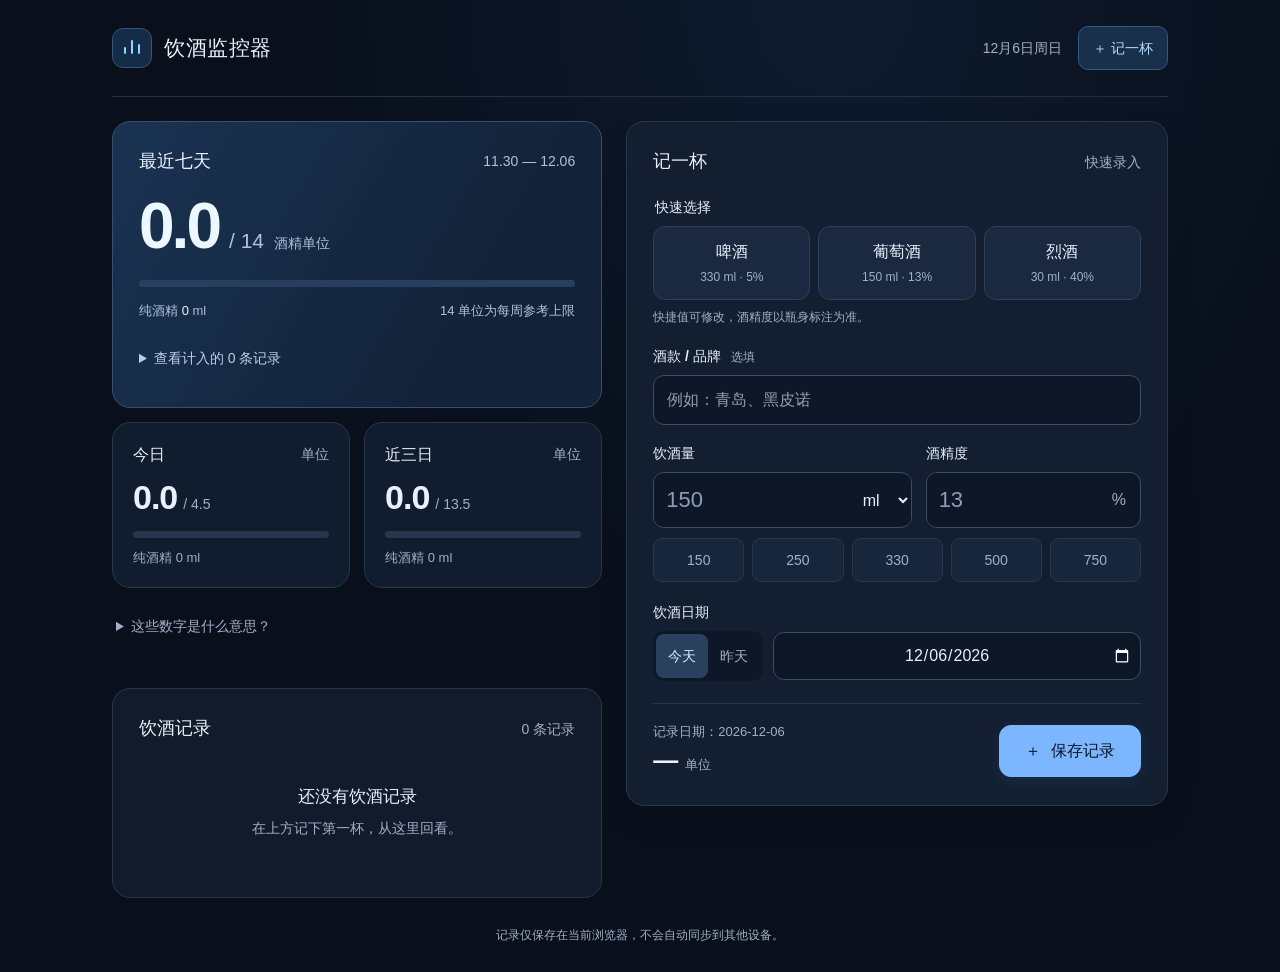
==== commit 04ce169c: "Replace izakaya decoration with a clean dark technology theme" ====
--- a/饮酒监控器.html
+++ b/饮酒监控器.html
@@ -6,49 +6,44 @@
       name="viewport"
       content="width=device-width, initial-scale=1, viewport-fit=cover"
     />
-    <meta name="theme-color" content="#291813" />
+    <meta name="theme-color" content="#090f1b" />
     <meta
       name="description"
       content="快速记录饮酒量，查看今日、近三日与最近七天的酒精摄入。记录仅保存在当前浏览器。"
     />
     <title>饮酒监控器</title>
-    <link rel="stylesheet" href="./styles.css?v=20260915-izakaya" />
-    <script src="./core.js?v=20260915-izakaya" defer></script>
-    <script src="./app.js?v=20260915-izakaya" defer></script>
+    <link rel="stylesheet" href="./styles.css?v=20260917-tech" />
+    <script src="./core.js?v=20260917-tech" defer></script>
+    <script src="./app.js?v=20260917-tech" defer></script>
   </head>
   <body>
     <a class="skip-link" href="#drinkForm">跳到饮酒录入</a>
     <div class="container">
       <header class="app-header">
-        <div class="header-kicker">
-          <span lang="ja">日々の記録</span><span>私人的饮酒手帖</span
-          ><span lang="ja">酒と暮らし</span>
+        <div class="brand">
+          <span class="brand-mark" aria-hidden="true"
+            ><svg
+              viewBox="0 0 24 24"
+              width="24"
+              height="24"
+              fill="none"
+              stroke="currentColor"
+              stroke-width="2"
+              stroke-linecap="round"
+            >
+              <path d="M5 17v-5m7 5V5m7 12V9" /></svg
+          ></span>
+          <h1>饮酒监控器</h1>
         </div>
-        <div class="header-main">
-          <div class="brand">
-            <span class="brand-mark" aria-hidden="true">酒</span>
-            <div>
-              <p class="brand-overline" lang="ja">居酒屋 · お酒の手帖</p>
-              <h1>饮酒监控器</h1>
-            </div>
-          </div>
-          <div class="header-tools">
-            <span id="headerDate" class="header-date"></span
-            ><a class="quick-entry" href="#formTitle">＋ 记一杯</a>
-          </div>
-        </div>
-        <div class="header-bottom">
-          <span>一杯一记 · 心中有数</span><span>饮酒量 / 酒精度 / 日期</span>
-        </div>
+        <span id="headerDate" class="header-date"></span>
+        <a class="quick-entry" href="#formTitle">＋ 记一杯</a>
       </header>
       <div id="storageError" class="error-banner" role="alert" hidden></div>
       <main class="workspace">
         <section class="overview" aria-label="饮酒概览">
           <section class="week-card" aria-labelledby="weekTitle">
             <div class="card-heading">
-              <h2 id="weekTitle">
-                <small class="section-kicker">七日酒帳</small>最近七天
-              </h2>
+              <h2 id="weekTitle">最近七天</h2>
               <span id="weekRange" class="date-range"></span>
             </div>
             <div class="week-total">
@@ -144,30 +139,24 @@
         </section>
         <section class="form-card" aria-labelledby="formTitle">
           <div class="section-heading">
-            <div>
-              <span class="section-kicker" lang="ja">お品書き / 饮酒登记</span>
-              <h2 id="formTitle">记一杯</h2>
-            </div>
+            <h2 id="formTitle">记一杯</h2>
             <button type="button" class="btn-secondary" id="cancelEdit" hidden>
               取消修改
             </button>
-            <span class="section-note">喝了多少，记多少</span>
+            <span class="section-note">快速录入</span>
           </div>
           <form id="drinkForm">
             <fieldset class="preset-field">
               <legend>快速选择</legend>
               <div class="preset-grid" id="presets">
                 <button type="button" class="preset" data-preset="beer">
-                  <span class="menu-index" aria-hidden="true">壹 · BEER</span
-                  ><strong>啤酒</strong><span>330 ml · 5%</span>
+                  <strong>啤酒</strong><span>330 ml · 5%</span>
                 </button>
                 <button type="button" class="preset" data-preset="wine">
-                  <span class="menu-index" aria-hidden="true">贰 · WINE</span
-                  ><strong>葡萄酒</strong><span>150 ml · 13%</span>
+                  <strong>葡萄酒</strong><span>150 ml · 13%</span>
                 </button>
                 <button type="button" class="preset" data-preset="spirit">
-                  <span class="menu-index" aria-hidden="true">叁 · SPIRITS</span
-                  ><strong>烈酒</strong><span>30 ml · 40%</span>
+                  <strong>烈酒</strong><span>30 ml · 40%</span>
                 </button>
               </div>
               <p class="field-hint">快捷值可修改，酒精度以瓶身标注为准。</p>
@@ -265,10 +254,7 @@
         </section>
         <section class="history-card" aria-labelledby="historyTitle">
           <div class="section-heading">
-            <div>
-              <span class="section-kicker" lang="ja">記録帖 / 每杯留记</span>
-              <h2 id="historyTitle">饮酒记录</h2>
-            </div>
+            <h2 id="historyTitle">饮酒记录</h2>
             <span id="historyCount" class="section-note">0 条记录</span>
           </div>
           <div id="historyList"></div>
@@ -282,11 +268,7 @@
           </button>
         </section>
       </main>
-      <footer>
-        <span class="footer-seal" aria-hidden="true">記</span>
-        <p>一杯一记 · 饮酒手帖</p>
-        <p>记录仅保存在当前浏览器，不会自动同步到其他设备。</p>
-      </footer>
+      <footer>记录仅保存在当前浏览器，不会自动同步到其他设备。</footer>
     </div>
     <div class="toast" id="toast" role="status" hidden>
       <span id="toastText"></span
--- a/styles.css
+++ b/styles.css
@@ -1,19 +1,18 @@
 :root {
   color-scheme: light;
-  --ink: #30231b;
-  --muted: #74604b;
-  --red: #962f23;
-  --gold: #c6a15b;
-  --paper: #f5e8ca;
-  --line: #c9b28c;
-  --danger: #9b231b;
-  --serif:
-    "Yu Mincho", "Hiragino Mincho ProN", "Songti SC", "Noto Serif CJK SC", serif;
+  --ink: #e9f0fc;
+  --muted: #a1b0c8;
+  --blue: #69a8ff;
+  --line: #29364b;
+  --bg: #090f1b;
+  --orange: #63deeb;
+  --danger: #ff9298;
+  --radius: 18px;
   font-family:
-    -apple-system, BlinkMacSystemFont, "PingFang SC", "Microsoft YaHei",
-    sans-serif;
-  background: #291813;
+    -apple-system, BlinkMacSystemFont, "Segoe UI", "PingFang SC",
+    "Microsoft YaHei", sans-serif;
   color: var(--ink);
+  background: var(--bg);
   font-synthesis: none;
 }
 * {
@@ -22,16 +21,7 @@
 body {
   margin: 0;
   font-size: 16px;
-  line-height: 1.6;
-  background:
-    repeating-linear-gradient(
-      90deg,
-      transparent 0 117px,
-      #10090670 118px 120px,
-      #6a42321a 121px 123px
-    ),
-    repeating-linear-gradient(92deg, #ffffff02 0 1px, transparent 2px 9px),
-    radial-gradient(ellipse at 50% 0, #6a392b80, transparent 65%), #291813;
+  line-height: 1.5;
 }
 button,
 input,
@@ -48,35 +38,40 @@
 button {
   cursor: pointer;
   touch-action: manipulation;
+}
+button:disabled {
+  cursor: not-allowed;
+  opacity: 0.55;
+}
+button {
   transition:
-    background 0.16s,
-    box-shadow 0.16s;
-}
-button:disabled {
-  opacity: 0.55;
-  cursor: not-allowed;
+    background 0.15s,
+    border-color 0.15s,
+    transform 0.15s;
+}
+button:active {
+  transform: translateY(1px);
 }
 :focus-visible {
-  outline: 3px solid #bc7322;
-  outline-offset: 4px;
+  outline: 3px solid #8fc5ff;
+  outline-offset: 3px;
 }
 a {
-  color: var(--red);
+  color: var(--blue);
 }
 h1,
 h2,
-h3,
 p {
   margin: 0;
 }
-h1,
-h2,
-h3 {
-  font-family: var(--serif);
+h1 {
+  font-size: 21px;
+  font-weight: 750;
+  letter-spacing: -0.5px;
 }
 h2 {
-  font-size: 25px;
-  font-weight: 800;
+  font-size: 18px;
+  font-weight: 700;
 }
 strong,
 b,
@@ -87,244 +82,788 @@
   display: none !important;
 }
 .container {
-  max-width: 1200px;
+  max-width: 1120px;
   margin: auto;
-  padding: 30px 38px 0;
+  padding: 0 32px;
 }
 .app-header {
-  color: #f7e8c9;
-  margin-bottom: 25px;
-  border: 1px solid #b39459;
-  padding: 7px;
-  background:
-    repeating-linear-gradient(90deg, #ffffff03 0 2px, transparent 2px 8px),
-    #72271f;
-  box-shadow:
-    0 7px 0 #140d09,
-    0 10px 0 #825b39,
-    0 18px 35px #0004;
-  position: relative;
-}
-.header-kicker {
-  display: flex;
-  justify-content: space-between;
-  flex-wrap: wrap;
-  gap: 8px;
-  padding: 7px 15px;
-  border: 1px solid #bc8b5c;
-  font-size: 12px;
-  letter-spacing: 2px;
-  background: #331e17;
-}
-.header-main {
-  display: flex;
+  display: flex;
+  align-items: center;
   justify-content: space-between;
   gap: 16px;
+  padding: 30px 0;
+}
+.brand {
+  display: flex;
   align-items: center;
-  padding: 22px 27px;
-  border-left: 1px solid #bc8b5c;
-  border-right: 1px solid #bc8b5c;
-}
-.brand {
-  display: flex;
-  align-items: center;
-  gap: 23px;
-  min-width: 0;
+  gap: 12px;
 }
 .brand-mark {
   display: grid;
   place-items: center;
-  width: 78px;
-  height: 78px;
-  flex-shrink: 0;
-  border: 3px double #cfb47b;
-  border-radius: 50%;
-  font-family: var(--serif);
-  font-size: 44px;
-  background: #41251c;
-  color: #e4c283;
-  outline: 1px solid #b48552;
-  outline-offset: 5px;
-}
-.brand-overline {
-  font-family: var(--serif);
-  font-size: 13px;
-  letter-spacing: 4px;
-  color: #ecd3a0;
-  margin-bottom: 4px;
-}
-h1 {
-  font-size: 46px;
-  font-weight: 900;
-  letter-spacing: 6px;
-  line-height: 1.3;
-  text-shadow: 2px 3px #421b14;
-}
-.header-tools {
-  display: flex;
-  flex-direction: column;
-  align-items: flex-end;
-  gap: 13px;
-  flex-shrink: 0;
+  background: var(--ink);
+  color: #edf4ff;
+  width: 40px;
+  height: 40px;
+  border-radius: 12px;
+  font-weight: 650;
+  font-size: 20px;
 }
 .header-date {
-  font-size: 14px;
-  color: #eddcb6;
-}
-.quick-entry {
-  display: inline-flex;
+  color: var(--muted);
+  font-size: 14px;
+}
+.workspace {
+  display: grid;
+  grid-template-columns: minmax(0, 0.95fr) minmax(0, 1.05fr);
+  gap: 24px;
+  align-items: start;
+}
+.overview {
+  min-width: 0;
+}
+.week-card {
+  background: var(--ink);
+  color: #edf4ff;
+  border-radius: var(--radius);
+  padding: 26px;
+}
+.card-heading {
+  display: flex;
+  justify-content: space-between;
   align-items: center;
-  justify-content: center;
-  min-height: 46px;
-  padding: 9px 20px;
-  border: 3px double #ceb276;
-  color: #f8e9c6;
-  background: #35251e;
-  font-family: var(--serif);
-  font-size: 18px;
-  text-decoration: none;
-}
-.header-bottom {
+  gap: 8px;
+}
+.card-heading > span {
+  font-size: 14px;
+  color: var(--muted);
+}
+.week-card .date-range {
+  color: #afc1dc;
+}
+.week-total {
+  display: flex;
+  flex-wrap: wrap;
+  align-items: baseline;
+  gap: 10px;
+  margin: 16px 0 19px;
+}
+.week-total strong {
+  font-size: 64px;
+  font-weight: 650;
+  line-height: 1.1;
+  letter-spacing: -3px;
+}
+.week-total > span {
+  font-size: 21px;
+  color: #afc1dc;
+}
+.unit-label {
+  font-size: 14px;
+  margin-left: 4px;
+}
+.meter {
+  height: 7px;
+  overflow: hidden;
+  border-radius: 10px;
+  background: #27364e;
+}
+.meter > span {
+  display: block;
+  width: 0;
+  height: 100%;
+  background: var(--blue);
+  border-radius: inherit;
+  transition: width 0.3s;
+}
+.week-card .meter {
+  background: #293f60;
+}
+.week-card .meter > span {
+  background: var(--orange);
+}
+.week-foot {
   display: flex;
   flex-wrap: wrap;
   justify-content: space-between;
+  gap: 6px;
+  margin-top: 14px;
+  font-size: 13px;
+  color: #afc1dc;
+}
+.week-foot b {
+  font-weight: 500;
+  color: #edf4ff;
+}
+.small-stats {
+  display: grid;
+  grid-template-columns: repeat(2, minmax(0, 1fr));
+  gap: 14px;
+  margin-top: 14px;
+}
+.stat-card {
+  padding: 20px;
+  background: #141f30;
+  border: 1px solid var(--line);
+  border-radius: 18px;
+  min-width: 0;
+}
+.stat-card h2 {
+  font-size: 16px;
+}
+.small-total {
+  display: flex;
+  flex-wrap: wrap;
+  align-items: baseline;
+  gap: 6px;
+  margin: 10px 0 13px;
+}
+.small-total strong {
+  font-size: 34px;
+  line-height: 1.2;
+  font-weight: 650;
+  letter-spacing: -1px;
+}
+.small-total > span {
+  font-size: 14px;
+  color: var(--muted);
+}
+.stat-detail {
+  font-size: 13px;
+  color: var(--muted);
+  margin-top: 10px;
+}
+.stat-warning {
+  font-size: 14px;
+  color: var(--danger);
+  margin-top: 12px;
+}
+.week-card .stat-warning {
+  color: #ffcc80;
+}
+.meter.caution > span {
+  background: #dca348;
+}
+.meter.danger > span {
+  background: var(--danger);
+}
+.week-card .meter.danger > span {
+  background: #ff9298;
+}
+.guide {
+  margin: 16px 4px;
+  color: var(--muted);
+  font-size: 14px;
+}
+.guide summary {
+  cursor: pointer;
+  min-height: 44px;
+  display: list-item;
+  align-content: center;
+}
+.guide p {
+  margin: 10px 0;
+  line-height: 1.8;
+}
+.guide a {
+  display: inline-block;
+  margin-bottom: 8px;
+}
+.form-card,
+.history-card {
+  background: #141f30;
+  border: 1px solid var(--line);
+  border-radius: var(--radius);
+  padding: 26px;
+  min-width: 0;
+}
+.form-card {
+  grid-column: 2;
+  grid-row: 1 / 3;
+  box-shadow: 0 8px 24px #182a4805;
+}
+.section-heading {
+  display: flex;
+  justify-content: space-between;
+  align-items: baseline;
+  gap: 12px;
+  margin-bottom: 22px;
+}
+.section-note {
+  font-size: 14px;
+  color: var(--muted);
+}
+.preset-field {
+  padding: 0;
+  border: 0;
+  margin: 0 0 20px;
+  min-width: 0;
+}
+.preset-field legend,
+.field-label,
+.form-group label {
+  font-size: 14px;
+  font-weight: 600;
+  display: block;
+  margin-bottom: 8px;
+}
+.preset-grid {
+  display: grid;
+  grid-template-columns: repeat(3, minmax(0, 1fr));
   gap: 8px;
-  padding: 7px 16px;
-  border: 1px solid #b58a59;
+}
+.preset {
+  background: var(--bg);
+  border: 1px solid transparent;
+  border-radius: 12px;
+  padding: 13px 4px;
+  color: var(--ink);
+  text-align: center;
+  min-width: 0;
+}
+.preset strong {
+  display: block;
+  font-size: 16px;
+  font-weight: 650;
+}
+.preset span {
+  display: block;
   font-size: 12px;
-  letter-spacing: 2px;
-  color: #efd4a2;
-}
-.workspace {
+  color: var(--muted);
+  margin-top: 4px;
+  white-space: nowrap;
+}
+.preset[aria-pressed="true"] {
+  border-color: var(--blue);
+  background: #1c3351;
+}
+.preset[aria-pressed="true"] strong {
+  color: var(--blue);
+}
+.field-hint {
+  font-size: 12px;
+  color: var(--muted);
+  margin-top: 8px;
+}
+.recent-section {
+  margin-bottom: 18px;
+}
+.chips {
+  display: flex;
+  flex-wrap: wrap;
+  gap: 8px;
+}
+.chips button {
+  min-height: 44px;
+  border-radius: 9px;
+  border: 1px solid var(--line);
+  background: #141f30;
+  padding: 6px 12px;
+  color: var(--muted);
+  font-size: 14px;
+  max-width: 100%;
+  overflow-wrap: anywhere;
+}
+.chips button[aria-pressed="true"] {
+  background: #1c3351;
+  border-color: #699cdc;
+  color: #a9d4ff;
+}
+.form-group {
+  min-width: 0;
+  margin-bottom: 18px;
+}
+.optional {
+  font-weight: 400;
+  color: var(--muted);
+  font-size: 12px;
+  margin-left: 6px;
+}
+input,
+select {
+  max-width: 100%;
+  min-width: 0;
+  color: var(--ink);
+  background: #141f30;
+}
+input {
+  border: 1px solid #3b4c67;
+  border-radius: 11px;
+  padding: 12px 13px;
+  width: 100%;
+  min-height: 49px;
+  font-size: 16px;
+}
+input::placeholder {
+  color: #8d9db6;
+}
+input:focus {
+  border-color: var(--blue);
+}
+.input-grid {
   display: grid;
-  grid-template-columns: minmax(0, 0.96fr) minmax(0, 1.04fr);
-  gap: 24px;
-  align-items: start;
-}
-.overview {
+  grid-template-columns: 1.2fr 1fr;
+  gap: 14px;
+}
+.input-grid .form-group {
+  margin-bottom: 0;
+}
+.input-with-unit {
+  display: flex;
+  border: 1px solid #3b4c67;
+  border-radius: 11px;
+  overflow: hidden;
+  align-items: center;
+}
+.input-with-unit:focus-within {
+  border-color: var(--blue);
+  outline: 2px solid #69a8ff29;
+  outline-offset: 1px;
+}
+.input-with-unit input {
+  border: 0;
+  border-radius: 0;
   min-width: 0;
-}
-.week-card {
-  position: relative;
-  background:
-    repeating-linear-gradient(0deg, #fff1 0 1px, transparent 1px 7px), #253b33;
-  color: var(--paper);
-  padding: 25px 27px 17px;
-  border: 6px solid #573d28;
-  outline: 1px solid #b79761;
-  box-shadow:
-    inset 0 0 0 1px #b8a36b,
-    0 8px 22px #0004;
-}
-.card-heading {
-  display: flex;
+  width: 100%;
+  outline: none;
+  font-size: 22px;
+  padding: 10px 12px;
+  height: 54px;
+  font-variant-numeric: tabular-nums;
+}
+.input-with-unit select {
+  border: 0;
+  padding: 10px 5px;
+  flex: 0 0 57px;
+  min-height: 48px;
+  font-size: 16px;
+}
+.input-suffix {
+  padding-right: 14px;
+  color: var(--muted);
+}
+.volume-chips {
+  margin: 10px 0 20px;
+}
+.volume-chips button {
+  flex: 1;
+  padding-left: 4px;
+  padding-right: 4px;
+}
+.date-row {
+  display: flex;
+  gap: 10px;
+  align-items: center;
+}
+.date-shortcuts {
+  display: flex;
+  padding: 3px;
+  border-radius: 10px;
+  background: var(--bg);
+  flex-shrink: 0;
+}
+.date-shortcuts button {
+  border: 0;
+  background: none;
+  border-radius: 8px;
+  padding: 9px 12px;
+  color: var(--muted);
+  font-size: 14px;
+  min-height: 44px;
+}
+.date-shortcuts button[aria-pressed="true"] {
+  background: #141f30;
+  color: var(--blue);
+  box-shadow: 0 1px 5px #182a4812;
+}
+.date-row input {
+  flex: 1;
+  width: 0;
+  padding: 10px 8px;
+  min-height: 48px;
+  text-align: center;
+}
+.date-row input::-webkit-date-and-time-value {
+  text-align: center;
+}
+.save-area {
+  display: flex;
+  align-items: center;
+  gap: 16px;
+  border-top: 1px solid var(--line);
+  padding-top: 18px;
+  margin-top: 22px;
+}
+.entry-preview {
+  flex: 1;
+  min-width: 0;
+}
+.entry-preview > span {
+  color: var(--muted);
+  font-size: 13px;
+  display: block;
+}
+.entry-preview output {
+  display: block;
+  font-size: 25px;
+  font-weight: 650;
+  overflow-wrap: anywhere;
+}
+.entry-preview output span {
+  font-size: 13px;
+  font-weight: 400;
+  color: var(--muted);
+}
+.btn-primary {
+  background: var(--blue);
+  border: 1px solid var(--blue);
+  color: #edf4ff;
+  border-radius: 12px;
+  min-height: 52px;
+  padding: 12px 25px;
+  font-weight: 650;
+  white-space: nowrap;
+}
+.btn-primary span {
+  margin-right: 6px;
+}
+.form-error {
+  font-size: 14px;
+  color: var(--danger);
+  margin-top: 14px;
+}
+.history-card {
+  grid-column: 1;
+  grid-row: 2;
+  margin-top: 0;
+}
+.history-card .section-heading {
+  margin-bottom: 16px;
+}
+.history-group + .history-group {
+  margin-top: 22px;
+}
+.history-date-heading {
+  display: flex;
+  align-items: center;
   justify-content: space-between;
+  gap: 8px;
+  font-size: 13px;
+  color: var(--muted);
+  font-weight: 500;
+  margin: 0;
+  padding: 0 0 8px;
+  border-bottom: 1px solid var(--line);
+}
+.history-item {
+  display: grid;
+  grid-template-columns: minmax(0, 1fr) auto;
+  gap: 10px;
   align-items: center;
-  gap: 10px;
-}
-.card-heading > span {
-  font-size: 14px;
-  color: var(--muted);
-}
-.section-kicker {
+  padding: 14px 0;
+  border-bottom: 1px solid #28364b;
+}
+.history-item:last-child {
+  border-bottom: 0;
+}
+.history-brand {
+  font-size: 15px;
+  font-weight: 650;
+  overflow-wrap: anywhere;
+}
+.history-details {
+  font-size: 13px;
+  color: var(--muted);
+  margin-top: 4px;
+}
+.history-actions {
+  display: flex;
+  align-items: center;
+  gap: 3px;
+}
+.history-actions button {
+  background: transparent;
+  border: 0;
+  border-radius: 8px;
+  font-size: 14px;
+  min-height: 44px;
+  padding: 8px;
+  color: var(--blue);
+}
+.history-actions .btn-delete {
+  color: var(--muted);
+  font-size: 22px;
+  min-width: 44px;
+}
+.empty-message {
+  padding: 26px 0 32px;
+  text-align: center;
+  color: var(--muted);
+  font-size: 14px;
+}
+.empty-message strong {
   display: block;
-  font-family: var(--serif);
+  font-size: 17px;
+  color: var(--ink);
+  font-weight: 600;
+  margin-bottom: 8px;
+}
+.btn-secondary {
+  background: var(--bg);
+  border: 1px solid var(--line);
+  border-radius: 10px;
+  color: var(--ink);
+  min-height: 44px;
+  padding: 10px 16px;
+}
+.show-more {
+  width: 100%;
+  margin-top: 12px;
+}
+footer {
+  color: var(--muted);
   font-size: 12px;
-  font-weight: 500;
-  letter-spacing: 3px;
-  color: var(--muted);
-  margin-bottom: 5px;
-}
-.week-card .section-kicker {
-  color: #d6be86;
-}
-.week-card .date-range {
-  color: #ead9af;
-  font-size: 14px;
-  border-bottom: 1px solid #bca26b;
-  padding-bottom: 4px;
-  white-space: nowrap;
-}
-.week-total {
-  display: flex;
-  align-items: baseline;
-  flex-wrap: wrap;
-  gap: 12px;
-  margin: 12px 0 17px;
-}
-.week-total strong {
-  font-family: var(--serif);
-  font-size: 72px;
-  line-height: 1.15;
-  font-weight: 700;
-  letter-spacing: -2px;
-  color: #ffe8ae;
-}
-.week-total > span {
-  color: #e2d2aa;
+  text-align: center;
+  padding: 28px 0 max(28px, env(safe-area-inset-bottom));
+}
+.error-banner {
+  padding: 16px;
+  border: 1px solid #ab6474;
+  background: #321e2b;
+  border-radius: 12px;
+  margin-bottom: 20px;
+  color: #ffb1bb;
+  overflow-wrap: anywhere;
+}
+.toast {
+  position: fixed;
+  z-index: 10;
+  bottom: max(24px, env(safe-area-inset-bottom));
+  left: 50%;
+  transform: translateX(-50%);
+  display: flex;
+  align-items: center;
+  gap: 14px;
+  padding: 10px 12px 10px 20px;
+  border-radius: 14px;
+  background: #e9f0fc;
+  color: #edf4ff;
+  box-shadow: 0 8px 35px #182a4830;
+  max-width: calc(100% - 28px);
+  width: max-content;
+  font-size: 14px;
+}
+.toast button {
+  min-height: 44px;
+  border: 0;
+  background: none;
+  color: #7dddff;
+  padding: 8px;
+  font-weight: 600;
+  flex-shrink: 0;
+}
+.toast #closeToast {
+  color: #b6c8e1;
   font-size: 22px;
 }
-.unit-label {
-  font-size: 14px;
-}
-.meter {
-  height: 10px;
-  background: #d3bfa0;
-  border: 1px solid #a98b62;
-  overflow: hidden;
-}
-.meter > span {
-  display: block;
-  height: 100%;
-  width: 0;
-  background: var(--red);
-  transition: width 0.3s;
-}
-.week-card .meter {
-  background: #172c25;
-  border-color: #978557;
-}
-.week-card .meter > span {
-  background: repeating-linear-gradient(
-    90deg,
-    #d9bb73 0 12px,
-    #b18a48 12px 14px
-  );
-}
-.week-foot {
-  display: flex;
-  justify-content: space-between;
-  flex-wrap: wrap;
-  gap: 6px;
-  margin-top: 12px;
-  color: #e3d2ae;
-  font-size: 12px;
-}
-.week-foot b {
-  color: #fff0cd;
-}
-.stat-warning {
-  font-size: 14px;
-  margin-top: 12px;
-  color: var(--danger);
-  font-weight: 600;
-}
-.week-card .stat-warning {
-  color: #ffd195;
-}
-.meter.caution > span {
-  background: #a76b1f;
-}
-.meter.danger > span {
-  background: #a32921;
-}
-.week-card .meter.danger > span {
-  background: #ffb0a1;
-}
+.skip-link {
+  position: absolute;
+  left: 16px;
+  top: -100px;
+  background: #141f30;
+  padding: 12px;
+  z-index: 20;
+}
+.skip-link:focus {
+  top: 12px;
+}
+@media (hover: hover) {
+  .preset:hover,
+  .chips button:hover,
+  .btn-secondary:hover {
+    background: #1c3351;
+    border-color: #537daf;
+  }
+  .btn-primary:hover {
+    background: #92c4ff;
+  }
+  .history-actions button:hover {
+    background: var(--bg);
+  }
+}
+@media (max-width: 800px) {
+  .container {
+    max-width: 580px;
+    padding: 0 18px;
+  }
+  .app-header {
+    padding: 22px 0;
+  }
+  .workspace {
+    display: flex;
+    flex-direction: column;
+    gap: 18px;
+  }
+  .workspace > section {
+    width: 100%;
+  }
+  .week-card {
+    padding: 20px 22px;
+  }
+  .week-total {
+    margin: 10px 0 14px;
+  }
+  .week-total strong {
+    font-size: 52px;
+  }
+  .small-stats {
+    gap: 10px;
+    margin-top: 10px;
+  }
+  .stat-card {
+    padding: 14px 16px;
+    border-radius: 16px;
+  }
+  .small-total strong {
+    font-size: 29px;
+  }
+  .small-total {
+    margin: 6px 0 10px;
+  }
+  .stat-detail {
+    margin-top: 7px;
+  }
+  .guide {
+    margin: 6px 3px -6px;
+  }
+  .guide summary {
+    font-size: 13px;
+    min-height: 44px;
+  }
+  .form-card,
+  .history-card {
+    padding: 22px;
+  }
+  .section-heading {
+    margin-bottom: 18px;
+  }
+  .form-card {
+    scroll-margin-top: 16px;
+  }
+  .history-card {
+    margin: 0;
+  }
+  .toast {
+    bottom: max(16px, env(safe-area-inset-bottom));
+  }
+}
+@media (max-width: 380px) {
+  .container {
+    padding: 0 12px;
+  }
+  .app-header {
+    gap: 8px;
+  }
+  .header-date {
+    font-size: 12px;
+  }
+  h1 {
+    font-size: 19px;
+  }
+  .brand {
+    gap: 8px;
+  }
+  .brand-mark {
+    width: 35px;
+    height: 35px;
+  }
+  .form-card,
+  .history-card {
+    padding: 18px 16px;
+  }
+  .week-card {
+    padding: 18px;
+  }
+  .section-note {
+    font-size: 12px;
+  }
+  .date-shortcuts button {
+    padding: 9px;
+  }
+  .date-row {
+    gap: 6px;
+  }
+  .btn-primary {
+    padding: 12px 17px;
+  }
+  .preset span {
+    font-size: 12px;
+  }
+  .history-item {
+    grid-template-columns: 1fr;
+  }
+  .history-actions {
+    justify-content: flex-end;
+    margin-top: -4px;
+  }
+  .week-foot {
+    font-size: 12px;
+  }
+}
+@media (prefers-reduced-motion: reduce) {
+  *,
+  *::before,
+  *::after {
+    scroll-behavior: auto !important;
+    transition: none !important;
+  }
+}
+.quick-entry {
+  display: none;
+}
+.form-card {
+  scroll-margin-top: 18px;
+}
+#formTitle {
+  scroll-margin-top: 22px;
+}
+@media (max-width: 800px) {
+  .header-date {
+    display: none;
+  }
+  .quick-entry {
+    display: inline-flex;
+    align-items: center;
+    min-height: 44px;
+    padding: 8px 12px;
+    border-radius: 10px;
+    background: #182e4c;
+    color: #a9d4ff;
+    font-size: 14px;
+    font-weight: 600;
+    text-decoration: none;
+  }
+  .save-area {
+    position: sticky;
+    bottom: max(10px, env(safe-area-inset-bottom));
+    z-index: 2;
+    background: #141f30;
+    border-radius: 12px;
+    padding: 12px;
+    box-shadow:
+      0 0 0 1px var(--line),
+      0 8px 24px #182a4810;
+    margin-top: 22px;
+  }
+  .preset span {
+    white-space: normal;
+  }
+}
+
 .week-details {
-  color: #e6d6b2;
-  font-size: 14px;
-  margin-top: 8px;
+  margin-top: 16px;
+  font-size: 14px;
+  color: #bbcee8;
 }
 .week-details summary {
   cursor: pointer;
@@ -333,753 +872,192 @@
 }
 .week-details p {
   padding: 8px 0;
-  border-top: 1px dashed #aa986a;
+  border-top: 1px solid #293f60;
   overflow-wrap: anywhere;
 }
-.small-stats {
-  display: grid;
-  grid-template-columns: repeat(2, minmax(0, 1fr));
-  gap: 16px;
-  margin-top: 20px;
+.history-item {
+  grid-template-columns: minmax(0, 1fr);
+}
+.history-actions {
+  justify-content: flex-end;
+}
+
+/* Tech theme: restrained surfaces, readable numeric hierarchy, explicit record dates. */
+body {
+  background:
+    radial-gradient(ellipse at 65% 0, #18335355, transparent 48%), #090f1b;
+}
+.app-header {
+  border-bottom: 1px solid #223047;
+  margin-bottom: 24px;
+  padding: 26px 0;
+}
+.brand-mark {
+  color: #84d9ff;
+  background: #142c48;
+  border: 1px solid #355477;
+  border-radius: 11px;
+}
+h1 {
+  font-weight: 650;
+  letter-spacing: 0.5px;
+}
+.week-card {
+  background: linear-gradient(120deg, #193352, #132238 75%);
+  border: 1px solid #355171;
+}
+.week-total strong {
+  color: #edf7ff;
+  font-weight: 600;
+}
+.week-card .meter > span {
+  background: linear-gradient(90deg, #6f9eff, #65dce8);
+}
+.week-card .meter.caution > span {
+  background: #e2b467;
+}
+.week-card .meter.danger > span {
+  background: #ff9298;
 }
 .stat-card {
-  background: var(--paper);
-  padding: 17px 20px;
-  border: 1px solid #ba9760;
-  position: relative;
-  box-shadow: 3px 4px 0 #140d09;
-}
-.stat-card::before {
-  content: "";
-  position: absolute;
-  inset: 5px;
-  border: 1px solid #c7ac7d;
-  pointer-events: none;
-}
-.stat-card h2 {
-  font-size: 22px;
-  color: #7c2d22;
-}
-.small-total {
-  display: flex;
-  flex-wrap: wrap;
-  align-items: baseline;
-  gap: 7px;
-  margin: 4px 0 10px;
-}
-.small-total strong {
-  font-size: 36px;
-  font-family: var(--serif);
-}
-.small-total > span {
-  font-size: 14px;
-  color: var(--muted);
-}
-.stat-detail {
-  font-size: 13px;
-  margin-top: 8px;
-  color: var(--muted);
-}
-.guide {
-  color: #d7c29c;
-  padding: 8px 3px 0;
-  font-size: 14px;
-}
-.guide summary {
-  cursor: pointer;
-  min-height: 44px;
-  align-content: center;
-}
-.guide p {
-  margin: 10px 0;
-}
-.guide a {
-  display: inline-block;
-  color: #efc98a;
+  background: #111d2e;
+}
+.form-card {
+  background: #131f31;
+  box-shadow: 0 12px 32px #0000001a;
+}
+.history-card {
+  background: #111b2b;
+}
+.preset {
+  background: #1a293f;
+  border: 1px solid #2e405a;
+}
+.preset[aria-pressed="true"] {
+  background: #213d60;
+  border-color: #76b8ff;
+}
+.preset[aria-pressed="true"] strong {
+  color: #c3e5ff;
+}
+.chips button {
+  background: #18263b;
+}
+input,
+select,
+.input-with-unit {
+  background: #0d1727;
+}
+.input-with-unit select {
+  color-scheme: dark;
+}
+input[type="date"] {
+  color-scheme: dark;
+}
+.date-shortcuts {
+  background: #0d1727;
+}
+.date-shortcuts button[aria-pressed="true"] {
+  background: #29415f;
+  color: #daeeff;
+  box-shadow: none;
+}
+.btn-primary {
+  background: #7bb6ff;
+  color: #08172b;
+  border-color: #7bb6ff;
+  font-weight: 750;
+  box-shadow: 0 4px 16px #438bdd20;
+}
+.btn-secondary {
+  background: #1c2b41;
+}
+.record-date {
+  display: block;
+  color: #aacaed;
+  font-size: 14px;
+  font-weight: 600;
+  border-bottom: 1px solid #2b3c55;
   padding-bottom: 10px;
-}
-.form-card,
-.history-card {
-  min-width: 0;
-  padding: 28px;
-  border: 1px solid #c9aa74;
-  background:
-    radial-gradient(ellipse at 100% 0, #d9b47e35, transparent 65%),
-    repeating-linear-gradient(0deg, #60422305 0 1px, transparent 1px 4px),
-    var(--paper);
-  box-shadow:
-    5px 6px 0 #160e0a,
-    0 12px 28px #0003;
-  position: relative;
-}
-.form-card::before,
-.history-card::before {
-  content: "";
-  position: absolute;
-  inset: 7px;
-  border: 1px solid #c5a573;
-  pointer-events: none;
-}
-.form-card {
-  grid-column: 2;
-  grid-row: 1/3;
-  border-top: 7px solid #8f2f24;
-  scroll-margin-top: 18px;
-}
-.section-heading {
-  display: flex;
-  flex-wrap: wrap;
-  align-items: center;
-  justify-content: space-between;
-  gap: 10px;
-  padding-bottom: 15px;
-  border-bottom: 3px double #9c7650;
-  margin-bottom: 22px;
-}
-.section-heading h2 {
-  font-size: 31px;
-  color: #69251c;
-}
-.section-note {
-  font-family: var(--serif);
-  color: var(--muted);
-  font-size: 14px;
-}
-.form-card .section-note {
-  border: 2px solid #a44534;
-  color: #913b2c;
-  font-size: 12px;
-  padding: 3px 7px;
-  transform: rotate(-4deg);
-}
-.preset-field {
-  border: 0;
-  padding: 0;
-  margin: 0 0 20px;
-  min-width: 0;
-}
-.preset-field legend,
-.field-label,
-.form-group label {
-  display: block;
-  font-size: 14px;
-  font-weight: 650;
-  margin-bottom: 8px;
-}
-.preset-grid {
-  display: grid;
-  grid-template-columns: repeat(3, minmax(0, 1fr));
-  gap: 13px;
-}
-.preset {
-  color: var(--ink);
-  background: #fff4d9;
-  border: 1px solid #ae8c5a;
-  border-top: 5px solid #963b2b;
-  min-width: 0;
-  padding: 10px 5px 12px;
-  box-shadow: 2px 3px 0 #ac87514d;
-  position: relative;
-}
-.preset::after {
-  content: "";
-  position: absolute;
-  inset: 4px;
-  border: 1px solid #cfb37f;
-  pointer-events: none;
-}
-.preset strong {
-  display: block;
-  font-family: var(--serif);
-  font-weight: 900;
-  font-size: 26px;
-  writing-mode: vertical-rl;
-  margin: 10px auto;
-  min-height: 86px;
-  letter-spacing: 5px;
-}
-.preset span {
-  display: block;
-  font-size: 12px;
-  margin-top: 4px;
-  color: #735c40;
-}
-.preset .menu-index {
-  font-size: 10px;
-  letter-spacing: 1px;
-  color: #8b3c2c;
-}
-.preset[aria-pressed="true"] {
-  background: #822e23;
-  border-color: #68251d;
-}
-.preset[aria-pressed="true"] strong,
-.preset[aria-pressed="true"] span {
-  color: #ffedc5;
-}
-.preset[aria-pressed="true"]::after {
-  border-color: #c29463;
-}
-.field-hint {
-  color: var(--muted);
-  font-size: 12px;
-  margin-top: 10px;
-}
-.recent-section {
-  margin-bottom: 19px;
-}
-.chips {
-  display: flex;
-  flex-wrap: wrap;
-  gap: 8px;
-}
-.chips button {
-  background: #fff4de;
-  border: 1px solid #bda075;
-  border-radius: 2px;
-  color: #61432d;
-  min-height: 44px;
-  padding: 6px 12px;
-  font-size: 14px;
-  max-width: 100%;
-  overflow-wrap: anywhere;
-}
-.chips button[aria-pressed="true"] {
-  background: #783022;
-  color: #ffebc4;
-  border-color: #783022;
-}
-.form-group {
-  min-width: 0;
-  margin-bottom: 18px;
-}
-.optional {
-  font-size: 12px;
-  font-weight: 400;
-  color: var(--muted);
-  margin-left: 5px;
-}
-input,
-select {
-  min-width: 0;
-  max-width: 100%;
-  background: #fff8e8;
-  color: #30231b;
-}
-.input-grid {
-  display: grid;
-  grid-template-columns: 1.2fr 1fr;
-  gap: 13px;
-}
-.input-grid .form-group {
-  margin-bottom: 0;
-}
-input {
-  width: 100%;
-  border: 1px solid #a88b64;
-  border-radius: 2px;
-  padding: 12px;
-  min-height: 49px;
-  font-size: 16px;
-  box-shadow: inset 0 2px 3px #53331409;
-}
-input::placeholder {
-  color: #927e65;
-}
-.input-with-unit {
-  display: flex;
-  align-items: center;
-  border: 1px solid #a88b64;
-  background: #fff8e8;
-}
-.input-with-unit:focus-within {
-  outline: 2px solid #a35430;
-  outline-offset: 2px;
-}
-.input-with-unit input {
-  border: 0;
-  width: 100%;
-  min-width: 0;
-  height: 54px;
-  font-size: 23px;
-  outline: none;
-  box-shadow: none;
-}
-.input-with-unit select {
-  flex: 0 0 57px;
-  border: 0;
-  min-height: 48px;
-  font-size: 16px;
-  padding: 8px 5px;
-}
-.input-suffix {
-  padding-right: 14px;
-  color: var(--muted);
-}
-.volume-chips {
-  margin: 10px 0 20px;
-}
-.volume-chips button {
-  flex: 1;
-  padding-left: 4px;
-  padding-right: 4px;
-}
-.date-row {
-  display: flex;
-  align-items: center;
-  gap: 10px;
-}
-.date-shortcuts {
-  display: flex;
-  padding: 3px;
-  flex-shrink: 0;
-  background: #deccaa;
-  border: 1px solid #b99b6a;
-}
-.date-shortcuts button {
-  border: 0;
-  min-height: 44px;
-  padding: 8px 11px;
-  font-size: 14px;
-  background: transparent;
-  color: #63482e;
-}
-.date-shortcuts button[aria-pressed="true"] {
-  background: #713022;
-  color: #ffedca;
-}
-.date-row input {
-  flex: 1;
-  width: 0;
-  padding: 10px 6px;
-  text-align: center;
-}
-.date-row input::-webkit-date-and-time-value {
-  text-align: center;
-}
-.save-area {
-  display: flex;
-  align-items: center;
+  margin-bottom: 12px;
+}
+.history-item {
+  border: 1px solid #30415b;
+  background: #19263a;
+  border-radius: 12px;
+  padding: 16px;
+  margin-bottom: 12px;
   gap: 12px;
-  padding-top: 18px;
-  margin-top: 22px;
-  border-top: 3px double #ae8d60;
-}
-.entry-preview {
-  flex: 1;
-  min-width: 0;
-}
-.entry-preview > span {
-  font-size: 13px;
-  display: block;
-  color: #6b452d;
-}
-.entry-preview output {
-  display: block;
-  font-size: 27px;
-  font-weight: 700;
-  overflow-wrap: anywhere;
-}
-.entry-preview output span {
-  font-size: 13px;
-  font-weight: 400;
-  color: var(--muted);
-}
-.btn-primary {
-  border: 3px double #dcad70;
-  background: #8e3023;
-  color: #fff1d1;
-  min-height: 54px;
-  padding: 10px 22px;
-  font-family: var(--serif);
-  font-weight: 800;
-  font-size: 18px;
-  white-space: nowrap;
-  box-shadow: 2px 3px 0 #542316;
-}
-.btn-primary span {
-  margin-right: 3px;
-}
-.form-error {
-  color: var(--danger);
-  font-size: 14px;
-  margin-top: 12px;
-}
-.history-card {
-  grid-column: 1;
-  grid-row: 2;
-  background-color: #e6d4b0;
-}
-.history-card .section-heading {
-  margin-bottom: 18px;
+}
+.history-item:last-child {
+  border-bottom: 1px solid #30415b;
 }
 .history-group + .history-group {
   margin-top: 16px;
 }
-.history-item {
-  padding: 17px;
-  margin-bottom: 14px;
-  border: 1px solid #b89b6f;
-  border-left: 5px solid #8d3e2b;
-  background: #fff3d9;
-  box-shadow: 2px 3px 0 #9f7f4540;
-}
-.record-date {
-  display: block;
-  font-size: 14px;
-  font-weight: 700;
-  color: #74291e;
-  padding-bottom: 9px;
-  margin-bottom: 10px;
-  border-bottom: 1px dashed #bba17a;
-}
 .history-brand {
-  font-family: var(--serif);
-  font-size: 21px;
-  font-weight: 800;
-  overflow-wrap: anywhere;
+  font-size: 17px;
 }
 .history-details {
-  color: #6b5841;
-  font-size: 14px;
-  margin-top: 5px;
-}
-.history-actions {
-  display: flex;
-  flex-wrap: wrap;
-  justify-content: flex-end;
-  gap: 8px;
-  margin-top: 14px;
-  padding-top: 10px;
-  border-top: 1px solid #dfcbae;
+  font-size: 14px;
+  line-height: 1.8;
 }
 .history-actions button {
+  border: 1px solid #354962;
+  background: #142238;
+  color: #acd3ff;
+  padding: 8px 12px;
+}
+.history-actions .btn-delete {
+  color: #c6d3e6;
+}
+.toast {
+  background: #1d304a;
+  border: 1px solid #466384;
+  box-shadow: 0 10px 40px #0007;
+}
+.quick-entry {
+  display: inline-flex;
+  align-items: center;
   min-height: 44px;
-  font-size: 14px;
-  background: #f2dfbb;
-  color: #703323;
-  border: 1px solid #bea072;
-  padding: 7px 11px;
-}
-.history-actions .btn-delete {
-  min-width: 44px;
-  font-size: 22px;
-  color: #78382a;
-}
-.empty-message {
-  padding: 24px 5px 30px;
-  text-align: center;
-  font-size: 14px;
-  color: var(--muted);
-}
-.empty-message strong {
-  display: block;
-  margin-bottom: 8px;
-  font-family: var(--serif);
-  font-size: 20px;
-  color: #703323;
-}
-.btn-secondary {
-  background: #e9d6b2;
-  border: 1px solid #a98a5d;
-  color: #613d24;
-  min-height: 44px;
-  padding: 9px 14px;
-  font-size: 14px;
-}
-.show-more {
-  width: 100%;
-}
-footer {
-  color: #d7bd90;
-  text-align: center;
-  padding: 33px 0 max(28px, env(safe-area-inset-bottom));
-  font-size: 12px;
-}
-footer p:first-of-type {
-  font-family: var(--serif);
-  font-size: 16px;
-  letter-spacing: 3px;
-  margin: 10px 0 7px;
-}
-.footer-seal {
-  display: inline-grid;
-  place-items: center;
-  width: 34px;
-  height: 34px;
-  border: 3px double #ba7750;
-  color: #daaa76;
-  font-family: var(--serif);
-  font-size: 20px;
-  transform: rotate(-7deg);
-}
-.error-banner {
-  background: #fff0d8;
-  color: #942a20;
-  border: 2px solid #a54934;
-  padding: 16px;
-  margin-bottom: 20px;
-  overflow-wrap: anywhere;
-}
-.toast {
-  position: fixed;
-  z-index: 10;
-  bottom: max(20px, env(safe-area-inset-bottom));
-  left: 50%;
-  transform: translateX(-50%);
-  display: flex;
-  align-items: center;
-  gap: 12px;
-  width: max-content;
-  max-width: calc(100% - 24px);
-  padding: 10px 13px 10px 18px;
-  background: #37261b;
-  color: #fff0cd;
-  border: 3px double #d3ad6b;
-  box-shadow: 0 7px 28px #0005;
-  font-size: 14px;
-}
-.toast button {
-  background: transparent;
-  color: #f2c17e;
-  border: 0;
-  min-height: 44px;
-  padding: 7px;
-  font-weight: 650;
-  flex-shrink: 0;
-}
-.toast #closeToast {
-  font-size: 22px;
-}
-.skip-link {
-  position: absolute;
-  top: -100px;
-  left: 15px;
-  z-index: 20;
-  background: var(--paper);
-  padding: 12px;
-}
-.skip-link:focus {
-  top: 12px;
-}
-#formTitle {
-  scroll-margin-top: 24px;
-}
-@media (hover: hover) {
-  .chips button:hover,
-  .history-actions button:hover,
-  .btn-secondary:hover {
-    background: #d9ba84;
-    color: #422916;
-  }
-  .preset:hover {
-    box-shadow: 3px 5px 0 #926b3c70;
-  }
-  .btn-primary:hover {
-    background: #6f241b;
-  }
-  .quick-entry:hover {
-    background: #533626;
-  }
+  padding: 8px 14px;
+  border: 1px solid #3a5778;
+  border-radius: 10px;
+  background: #19304c;
+  color: #b6dcff;
+  text-decoration: none;
+  font-size: 14px;
+}
+.header-date {
+  margin-left: auto;
 }
 @media (max-width: 800px) {
-  .container {
-    max-width: 600px;
-    padding: 16px 16px 0;
-  }
   .app-header {
-    margin-bottom: 22px;
-  }
-  .header-kicker {
-    padding: 6px 9px;
-    letter-spacing: 1px;
-    font-size: 10px;
-  }
-  .header-kicker span:nth-child(2) {
-    display: none;
-  }
-  .header-main {
-    padding: 18px 13px;
-    gap: 10px;
-    flex-wrap: wrap;
-  }
-  .brand {
-    gap: 16px;
-  }
-  .brand-mark {
-    width: 52px;
-    height: 52px;
-    font-size: 32px;
-    outline-offset: 3px;
-  }
-  .brand-overline {
-    font-size: 11px;
-    letter-spacing: 2px;
-  }
-  h1 {
-    font-size: 32px;
-    letter-spacing: 3px;
-  }
-  .header-tools {
-    flex-direction: row;
-    justify-content: space-between;
-    align-items: center;
-    width: 100%;
-    gap: 10px;
-    padding-top: 8px;
-  }
-  .header-date {
-    font-size: 12px;
+    padding: 20px 0;
+    margin-bottom: 18px;
+  }
+  .save-area {
+    background: #192b43;
+    box-shadow:
+      0 0 0 1px #3a5070,
+      0 8px 24px #0003;
   }
   .quick-entry {
-    font-size: 15px;
-    padding: 6px 15px;
-    min-height: 44px;
-  }
-  .header-bottom {
-    font-size: 10px;
-    letter-spacing: 1px;
-    padding: 6px 9px;
-  }
-  .workspace {
-    display: flex;
-    flex-direction: column;
-    gap: 20px;
-  }
-  .workspace > section {
-    width: 100%;
-  }
-  .week-card {
-    padding: 18px 20px 10px;
-  }
-  .week-total strong {
-    font-size: 58px;
-  }
-  .week-total {
-    margin: 9px 0 13px;
-  }
-  .week-card h2 {
-    font-size: 24px;
-  }
-  .section-kicker {
-    font-size: 11px;
-  }
-  .small-stats {
-    gap: 12px;
-    margin-top: 16px;
+    background: #19304c;
+    color: #b6dcff;
   }
   .stat-card {
     padding: 14px 16px;
   }
-  .small-total strong {
-    font-size: 31px;
-  }
-  .stat-card h2 {
-    font-size: 20px;
-  }
-  .guide {
-    padding-top: 5px;
-  }
-  .form-card,
-  .history-card {
-    padding: 24px 22px;
-  }
-  .section-heading h2 {
-    font-size: 28px;
-  }
-  .preset strong {
-    font-size: 25px;
-    min-height: 80px;
-  }
-  .preset-grid {
-    gap: 10px;
-  }
-  .save-area {
-    position: sticky;
-    bottom: max(10px, env(safe-area-inset-bottom));
-    z-index: 2;
-    padding: 12px;
-    background: #f3e0bb;
-    border: 3px double #a98857;
-    box-shadow: 0 4px 14px #40241330;
-    margin-left: -7px;
-    margin-right: -7px;
-  }
-  .btn-primary {
-    padding: 10px 15px;
-    font-size: 16px;
-  }
-  .entry-preview > span {
-    font-size: 12px;
-  }
-  .history-item {
-    padding: 14px;
-  }
-}
-@media (max-width: 380px) {
-  .container {
-    padding: 12px 10px 0;
-  }
-  .header-main {
-    padding: 15px 10px;
-  }
-  .brand {
-    gap: 12px;
-  }
-  h1 {
-    font-size: 27px;
-    letter-spacing: 2px;
-  }
-  .brand-overline {
-    letter-spacing: 1px;
-  }
-  .brand-mark {
-    width: 45px;
-    height: 45px;
-    font-size: 27px;
-  }
-  .header-bottom {
-    letter-spacing: 0;
-  }
-  .form-card,
-  .history-card {
-    padding: 22px 17px;
-  }
-  .week-card {
-    padding: 16px 15px 8px;
-  }
-  .week-card .date-range {
-    font-size: 12px;
-  }
-  .date-row {
-    flex-wrap: wrap;
-  }
-  .date-row input {
-    flex-basis: 100%;
-    width: 100%;
-  }
-  .section-note {
-    font-size: 12px;
-  }
-  .save-area {
-    gap: 8px;
-    padding: 10px 8px;
-  }
-  .btn-primary {
-    padding: 9px 10px;
-  }
-  .preset span {
-    font-size: 11px;
-  }
-  .record-date {
-    font-size: 13px;
-  }
-}
-@media (prefers-reduced-motion: reduce) {
-  *,
-  *::before,
-  *::after {
-    transition: none !important;
-    scroll-behavior: auto !important;
-  }
-}
+}
+@media (hover: hover) {
+  .btn-primary:hover {
+    color: #08172b;
+  }
+  .history-actions button:hover {
+    background: #294461;
+  }
+  .quick-entry:hover {
+    background: #294461;
+  }
+}
